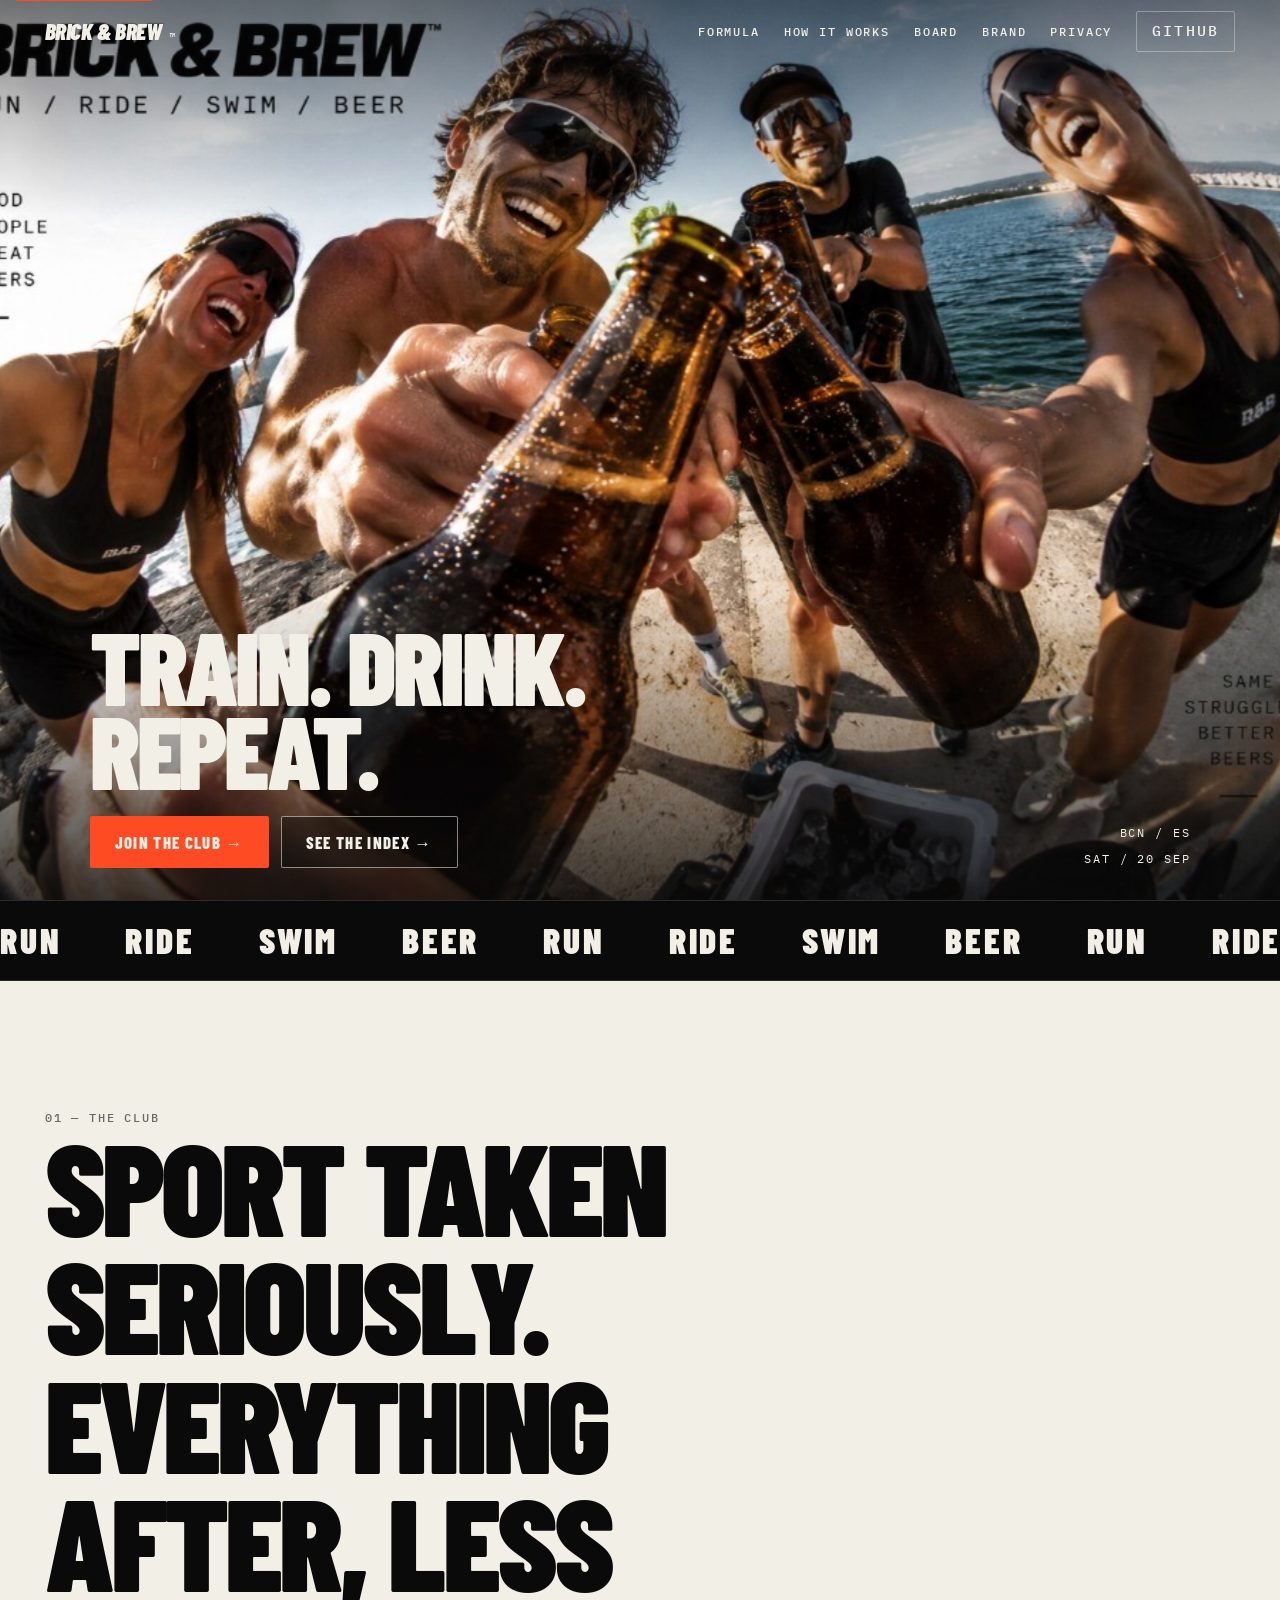
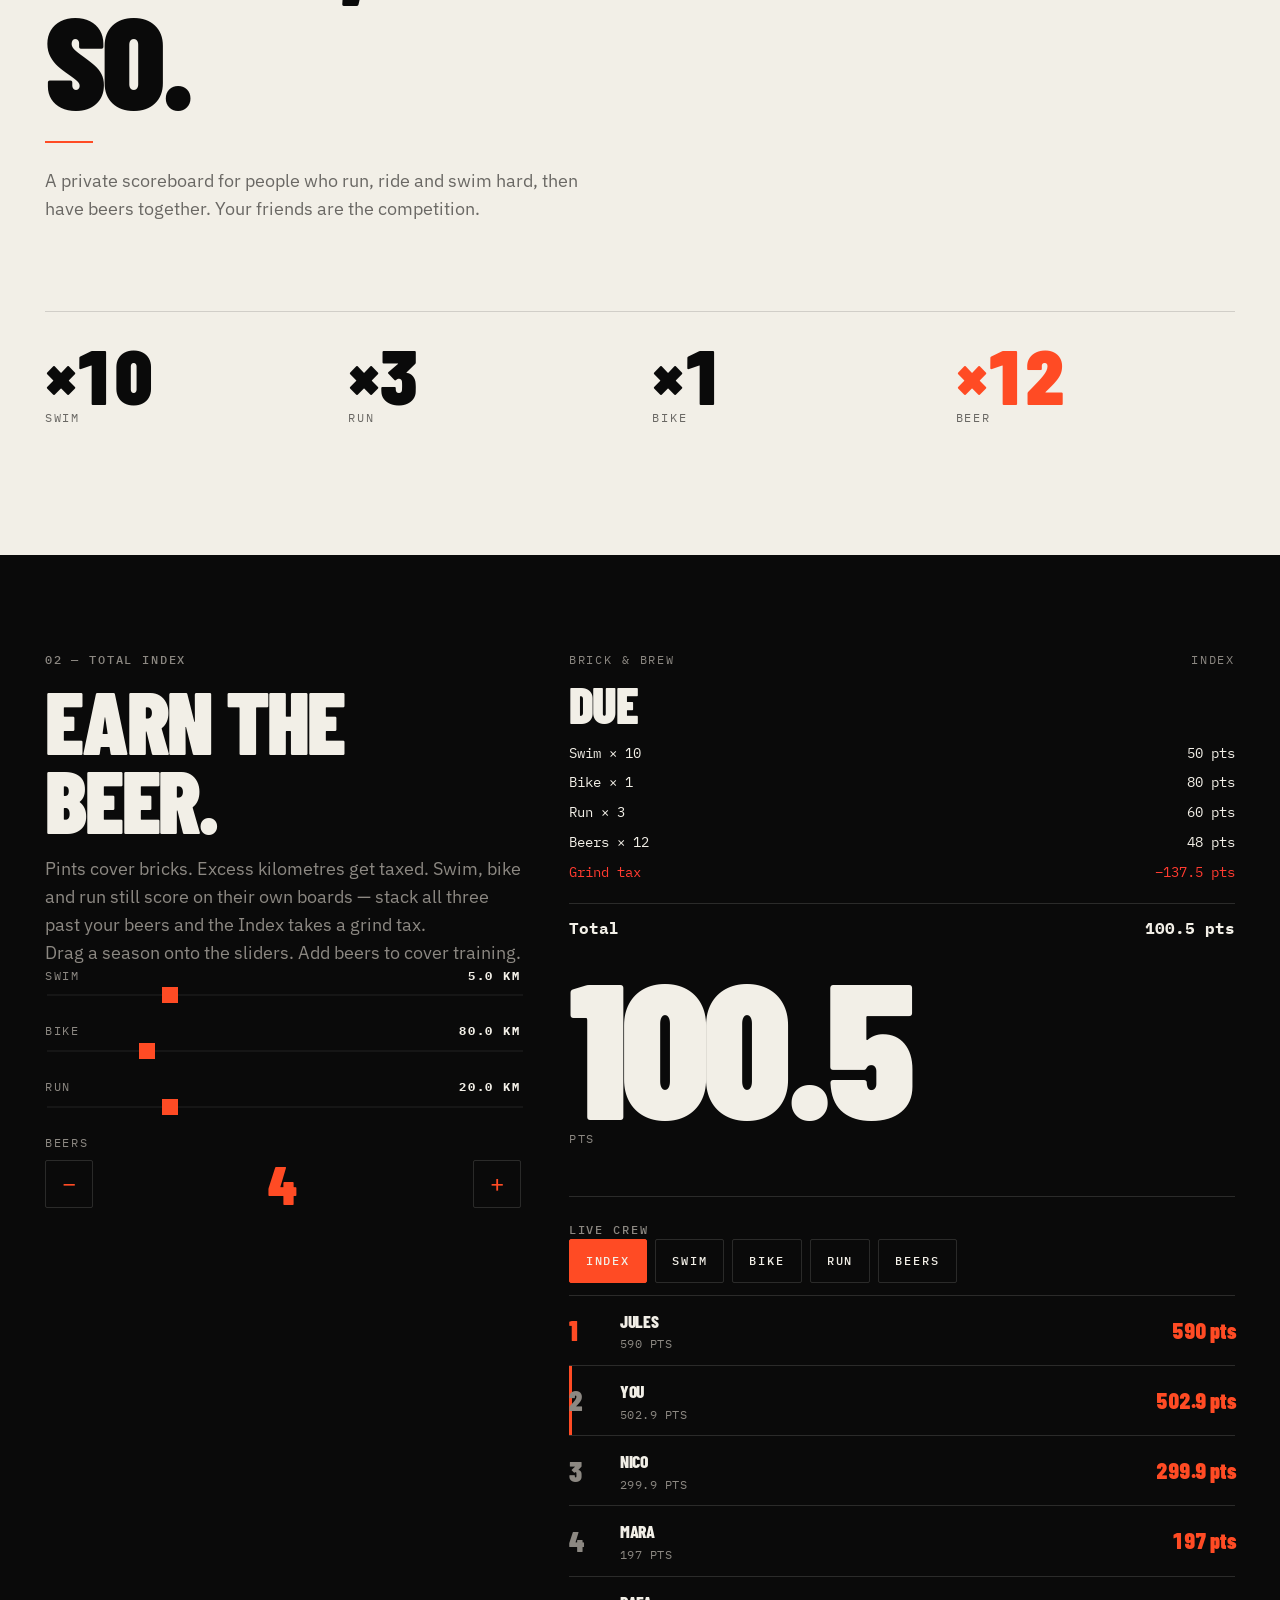
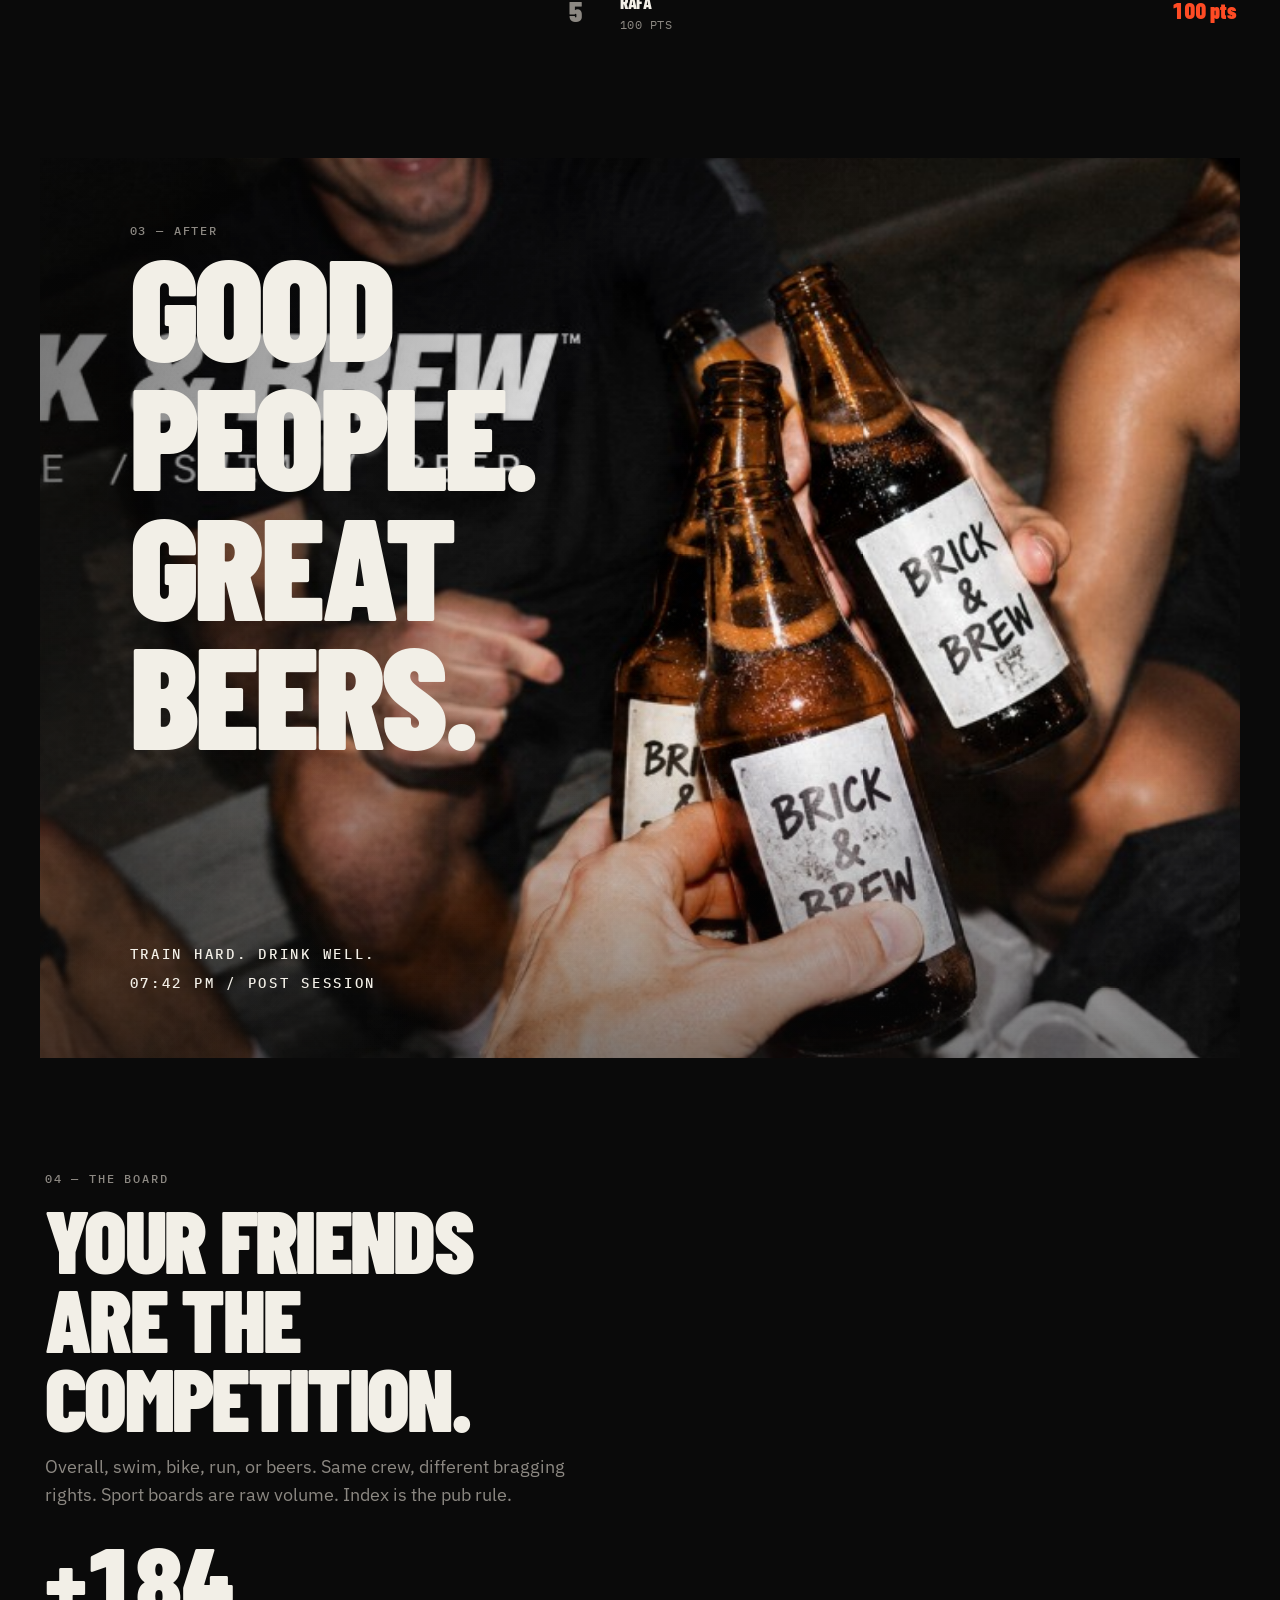
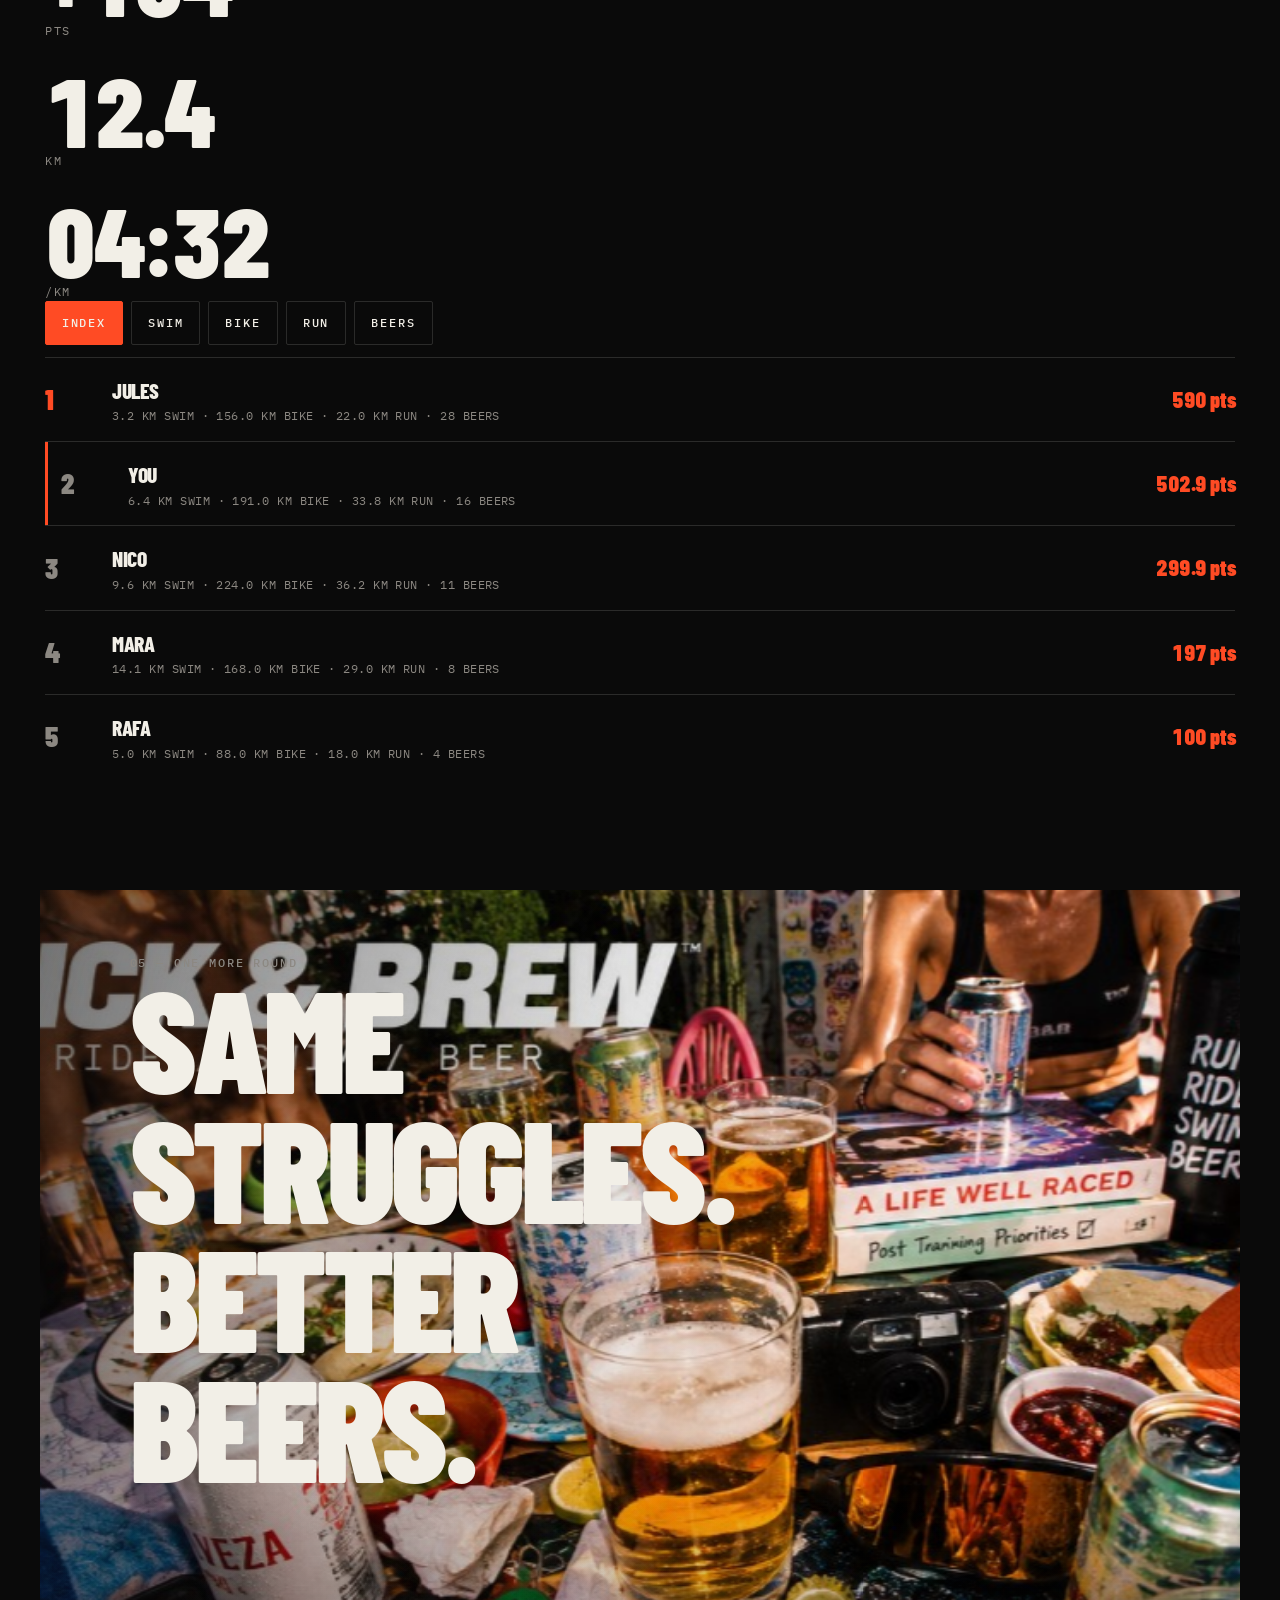
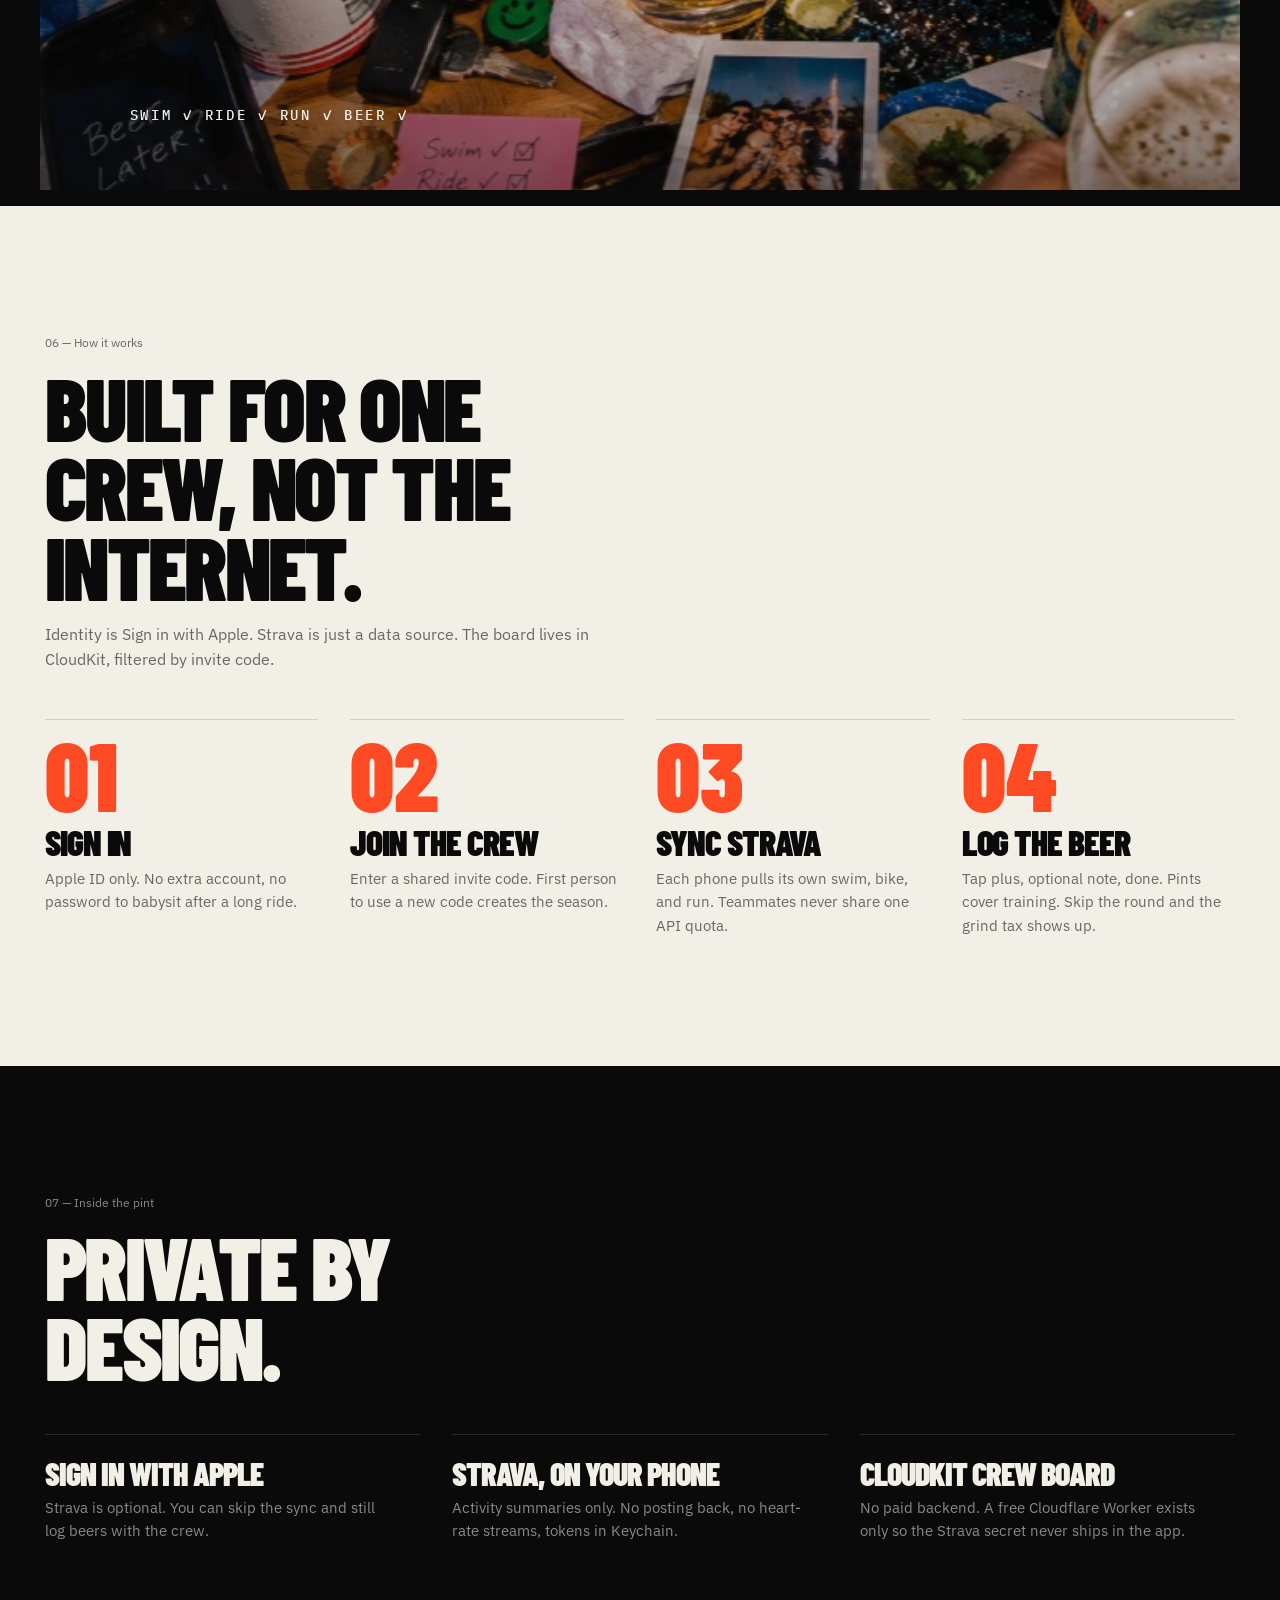
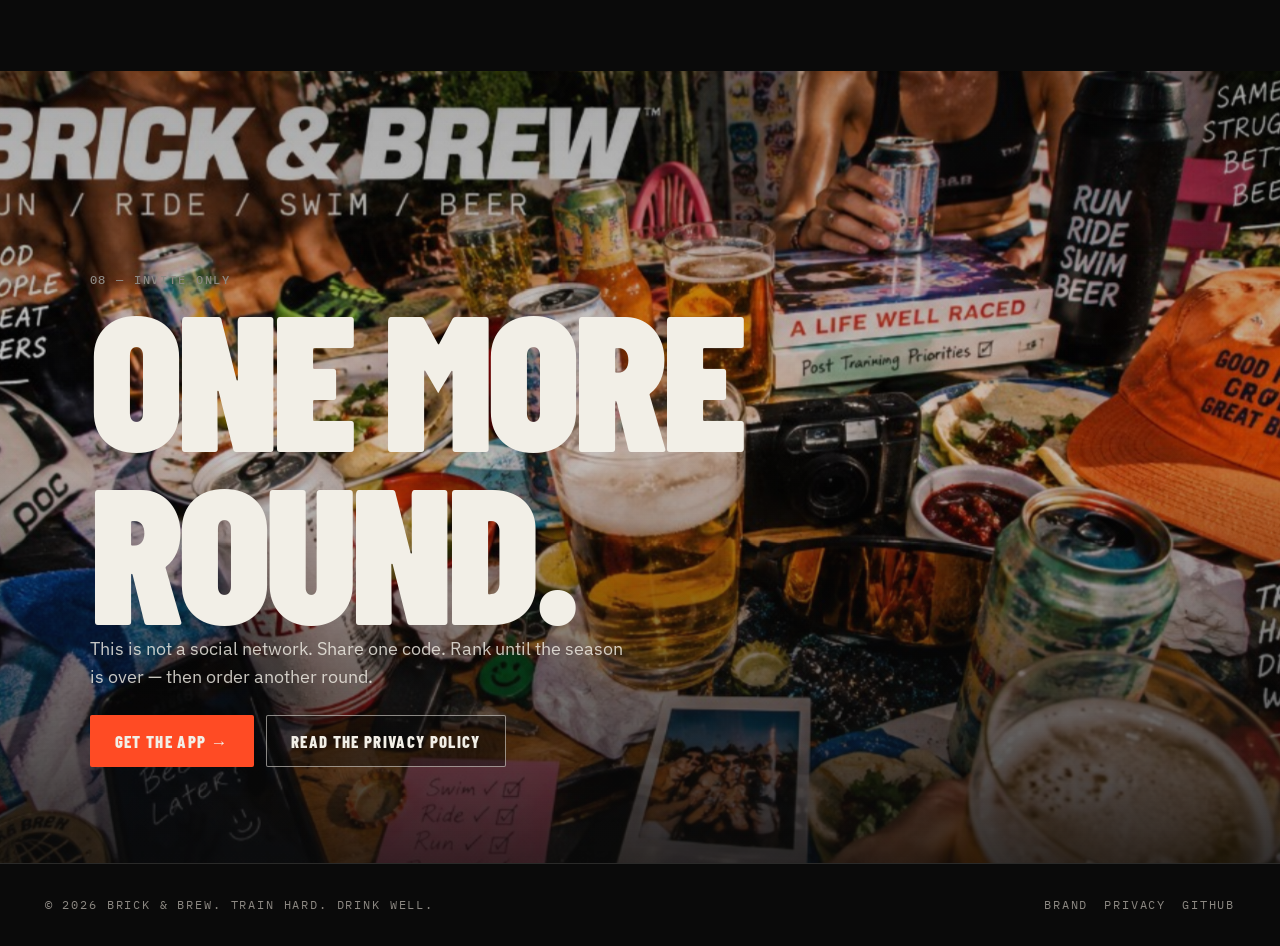
==== docs/index.html @ 46015862 "Rebuild the public site around the crew photography and italic wordmark. Keep the Index calculator a" ====
<!DOCTYPE html>
<html lang="en">
<head>
  <meta charset="utf-8" />
  <meta name="viewport" content="width=device-width, initial-scale=1" />
  <title>Brick &amp; Brew — Train hard. Drink well.</title>
  <meta name="description" content="A social endurance club. Sync swim, bike, and run from Strava, log beers, and rank the crew on one Total Index." />
  <link rel="canonical" href="https://torresmanu.github.io/BrickAndBrew/" />
  <meta name="theme-color" content="#0A0A0A" />
  <meta property="og:type" content="website" />
  <meta property="og:title" content="Brick &amp; Brew" />
  <meta property="og:description" content="Sport taken seriously. Everything after, less so." />
  <meta property="og:url" content="https://torresmanu.github.io/BrickAndBrew/" />
  <meta property="og:image" content="https://torresmanu.github.io/BrickAndBrew/assets/photos/hero-wide.jpg" />
  <meta name="twitter:card" content="summary_large_image" />
  <link rel="icon" href="assets/favicon.svg?v=2" type="image/svg+xml" />
  <link rel="icon" href="assets/favicon-32.png?v=2" type="image/png" sizes="32x32" />
  <link rel="mask-icon" href="assets/logo-mark.svg?v=2" color="#0A0A0A" />
  <link rel="apple-touch-icon" href="assets/apple-touch-icon.png" />
  <link rel="preconnect" href="https://fonts.googleapis.com" />
  <link rel="preconnect" href="https://fonts.gstatic.com" crossorigin />
  <link href="https://fonts.googleapis.com/css2?family=Barlow+Condensed:ital,wght@0,600;0,700;0,800;0,900;1,600;1,700;1,800;1,900&family=IBM+Plex+Mono:wght@400;500;600&family=IBM+Plex+Sans:wght@400;500;600;700&display=swap" rel="stylesheet" />
  <link rel="stylesheet" href="css/site.css" />
  <noscript><style>[data-reveal]{opacity:1;transform:none;clip-path:none}</style></noscript>
</head>
<body>
  <a class="skip-link" href="#content">Skip to content</a>

  <header class="site-header">
    <div class="nav-bar">
      <a class="brand" href="index.html">
        Brick &amp; Brew<span class="brand-tm">™</span>
      </a>
      <input class="nav-toggle" id="nav-toggle" type="checkbox" />
      <label class="nav-burger" for="nav-toggle" aria-label="Open menu"><span></span></label>
      <nav class="nav-links" aria-label="Primary">
        <a href="#formula">Formula</a>
        <a href="#how">How it works</a>
        <a href="#board">Board</a>
        <a href="brand.html">Brand</a>
        <a href="privacy.html">Privacy</a>
        <a class="btn btn-ghost" href="https://github.com/torresmanu/BrickAndBrew" rel="noopener noreferrer">GitHub</a>
      </nav>
    </div>
  </header>

  <main id="content">
    <section class="hero" aria-label="Brick and Brew">
      <div class="hero-media">
        <img
          src="assets/photos/hero-wide.jpg"
          alt="Friends toasting beers on a harbour after training, shot wide so the bottles sit in the foreground."
          width="1920"
          height="1280"
          fetchpriority="high"
          data-parallax
        />
      </div>
      <div class="hero-shade" aria-hidden="true"></div>
      <div class="hero-copy">
        <div class="hero-bottom">
          <div>
            <h1 class="display hero-headline">Train. Drink. Repeat.</h1>
            <div class="hero-actions">
              <a class="btn btn-primary" href="#board">Join the club →</a>
              <a class="btn btn-ghost" href="#formula">See the index →</a>
            </div>
          </div>
          <aside class="hero-aside">
            <p>BCN / ES</p>
            <p>Sat / 20 Sep</p>
          </aside>
        </div>
      </div>
    </section>

    <div class="marquee" aria-hidden="true">
      <div class="marquee-track">
        <span>Run</span><span>Ride</span><span>Swim</span><span>Beer</span>
        <span>Run</span><span>Ride</span><span>Swim</span><span>Beer</span>
        <span>Run</span><span>Ride</span><span>Swim</span><span>Beer</span>
        <span>Run</span><span>Ride</span><span>Swim</span><span>Beer</span>
        <span>Run</span><span>Ride</span><span>Swim</span><span>Beer</span>
        <span>Run</span><span>Ride</span><span>Swim</span><span>Beer</span>
        <span>Run</span><span>Ride</span><span>Swim</span><span>Beer</span>
        <span>Run</span><span>Ride</span><span>Swim</span><span>Beer</span>
      </div>
    </div>

    <section class="section" data-density="quiet" data-surface="paper" id="premise">
      <div class="grid">
        <div class="span-8" data-reveal>
          <p class="kicker">01 — The club</p>
          <h2 class="premise-title">Sport taken seriously. Everything after, less so.</h2>
          <hr class="premise-rule" />
          <p class="lede">A private scoreboard for people who run, ride and swim hard, then have beers together. Your friends are the competition.</p>
        </div>
        <div class="span-12 weight-rail">
          <div class="stat"><span class="stat-value">×10</span><span class="stat-label">Swim</span></div>
          <div class="stat"><span class="stat-value">×3</span><span class="stat-label">Run</span></div>
          <div class="stat"><span class="stat-value">×1</span><span class="stat-label">Bike</span></div>
          <div class="stat" data-sport="beer"><span class="stat-value">×12</span><span class="stat-label">Beer</span></div>
        </div>
      </div>
    </section>

    <section class="section" data-density="active" id="formula">
      <div class="wrap formula-grid">
        <div class="formula-copy" data-reveal>
          <p class="kicker">02 — Total Index</p>
          <h2>Earn the beer.</h2>
          <p class="lede">Pints cover bricks. Excess kilometres get taxed. Swim, bike and run still score on their own boards — stack all three past your beers and the Index takes a grind tax.</p>
          <form aria-describedby="formula-copy">
            <p id="formula-copy" class="lede">Drag a season onto the sliders. Add beers to cover training.</p>
            <div class="calc-row">
              <label for="swim-km">Swim <strong id="swim-km-value">5.0 km</strong></label>
              <input class="calc-range" id="swim-km" type="range" min="0" max="20" step="0.1" value="5" />
            </div>
            <div class="calc-row">
              <label for="ride-km">Bike <strong id="ride-km-value">80.0 km</strong></label>
              <input class="calc-range" id="ride-km" type="range" min="0" max="400" step="1" value="80" />
            </div>
            <div class="calc-row">
              <label for="run-km">Run <strong id="run-km-value">20.0 km</strong></label>
              <input class="calc-range" id="run-km" type="range" min="0" max="80" step="0.1" value="20" />
            </div>
            <div class="calc-row">
              <span>Beers</span>
              <div class="stepper" id="beer-stepper" tabindex="0" role="group" aria-label="Beer count">
                <button type="button" id="beer-minus" aria-label="Fewer beers">−</button>
                <span class="beer-count" id="beer-count-value">4</span>
                <button type="button" id="beer-plus" aria-label="More beers">+</button>
              </div>
            </div>
          </form>
        </div>
        <aside class="receipt" aria-live="polite" data-reveal>
          <div class="receipt-brand"><span>Brick &amp; Brew</span><span>Index</span></div>
          <h3>Due</h3>
          <dl>
            <div><dt>Swim × 10</dt><dd id="receipt-swim">50 pts</dd></div>
            <div><dt>Bike × 1</dt><dd id="receipt-ride">80 pts</dd></div>
            <div><dt>Run × 3</dt><dd id="receipt-run">60 pts</dd></div>
            <div><dt>Beers × 12</dt><dd id="receipt-beer">48 pts</dd></div>
            <div class="tax is-active"><dt>Grind tax</dt><dd id="receipt-tax">−137.5 pts</dd></div>
            <div class="total"><dt>Total</dt><dd id="receipt-total">100.5 pts</dd></div>
          </dl>
          <p class="index-blowup" id="index-hero">100.5</p>
          <span class="index-unit">PTS</span>
          <div class="live-board">
            <p class="kicker">Live crew</p>
            <div class="chips" role="group" aria-label="Preview leaderboard filters">
              <button class="chip is-active" type="button" data-board="overall" aria-pressed="true">Index</button>
              <button class="chip" type="button" data-board="swim" aria-pressed="false">Swim</button>
              <button class="chip" type="button" data-board="ride" aria-pressed="false">Bike</button>
              <button class="chip" type="button" data-board="run" aria-pressed="false">Run</button>
              <button class="chip" type="button" data-board="beers" aria-pressed="false">Beers</button>
            </div>
            <div class="rank-list" id="hero-board">
              <div class="state-block" role="status" aria-live="polite">
                <span class="spinner" aria-hidden="true"></span>
                <h3>Pulling the board</h3>
                <p>Syncing the crew catalog. This should resolve in a couple of seconds.</p>
              </div>
            </div>
          </div>
        </aside>
      </div>
    </section>

    <section class="section" data-density="loud" aria-label="Community">
      <figure class="photo-stage is-night">
        <img
          src="assets/photos/night-cheers.jpg"
          alt="A crew sitting on the pavement at night, clinking Brick and Brew bottles over an open cooler."
          width="1920"
          height="1280"
          loading="lazy"
          data-parallax
          data-reveal="crop"
        />
        <div class="photo-stage-shade" aria-hidden="true"></div>
        <figcaption class="photo-stage-copy">
          <div>
            <p class="kicker">03 — After</p>
            <h2>Good people. Great beers.</h2>
          </div>
          <div class="meta-stack">
            <p class="lockup-meta">Train hard. Drink well.</p>
            <p class="lockup-meta">07:42 PM / Post session</p>
          </div>
        </figcaption>
      </figure>
    </section>

    <section class="section" data-density="active" id="board">
      <div class="wrap board-layout">
        <div data-reveal>
          <p class="kicker">04 — The board</p>
          <h2>Your friends are the competition.</h2>
          <p class="lede">Overall, swim, bike, run, or beers. Same crew, different bragging rights. Sport boards are raw volume. Index is the pub rule.</p>
          <div class="board-meta">
            <div class="stat"><span class="stat-value">+184</span><span class="stat-label">PTS</span></div>
            <div class="stat"><span class="stat-value">12.4</span><span class="stat-label">KM</span></div>
            <div class="stat"><span class="stat-value">04:32</span><span class="stat-label">/KM</span></div>
          </div>
        </div>
        <div data-reveal>
          <div class="chips" role="group" aria-label="Full leaderboard filters">
            <button class="chip is-active" type="button" data-board="overall" aria-pressed="true">Index</button>
            <button class="chip" type="button" data-board="swim" aria-pressed="false">Swim</button>
            <button class="chip" type="button" data-board="ride" aria-pressed="false">Bike</button>
            <button class="chip" type="button" data-board="run" aria-pressed="false">Run</button>
            <button class="chip" type="button" data-board="beers" aria-pressed="false">Beers</button>
          </div>
          <div class="rank-list" id="crew-board">
            <div class="state-block" role="status" aria-live="polite">
              <span class="spinner" aria-hidden="true"></span>
              <h3>Pulling the board</h3>
              <p>Syncing the crew catalog. This should resolve in a couple of seconds.</p>
            </div>
          </div>
        </div>
      </div>
    </section>

    <section class="section" data-density="loud" aria-label="Session table">
      <figure class="photo-stage is-table">
        <img
          src="assets/photos/table-session.jpg"
          alt="A crowded post-training table: beers in the foreground, tacos, a cycling helmet, and friends still in kit."
          width="1920"
          height="1280"
          loading="lazy"
          data-parallax
          data-reveal="crop"
        />
        <div class="photo-stage-shade" aria-hidden="true"></div>
        <figcaption class="photo-stage-copy">
          <div>
            <p class="kicker">05 — One more round</p>
            <h2>Same struggles. Better beers.</h2>
          </div>
          <div class="meta-stack">
            <p class="lockup-meta">Swim ✓ Ride ✓ Run ✓ Beer ✓</p>
          </div>
        </figcaption>
      </figure>
    </section>

    <section class="section" data-density="quiet" data-surface="paper" id="how">
      <div class="wrap">
        <div class="section-head" data-reveal>
          <p class="kicker">06 — How it works</p>
          <h2>Built for one crew, not the internet.</h2>
          <p>Identity is Sign in with Apple. Strava is just a data source. The board lives in CloudKit, filtered by invite code.</p>
        </div>
        <div class="steps">
          <article class="step" data-reveal>
            <span class="step-num">01</span>
            <h3>Sign in</h3>
            <p>Apple ID only. No extra account, no password to babysit after a long ride.</p>
          </article>
          <article class="step" data-reveal>
            <span class="step-num">02</span>
            <h3>Join the crew</h3>
            <p>Enter a shared invite code. First person to use a new code creates the season.</p>
          </article>
          <article class="step" data-reveal>
            <span class="step-num">03</span>
            <h3>Sync Strava</h3>
            <p>Each phone pulls its own swim, bike, and run. Teammates never share one API quota.</p>
          </article>
          <article class="step" data-reveal>
            <span class="step-num">04</span>
            <h3>Log the beer</h3>
            <p>Tap plus, optional note, done. Pints cover training. Skip the round and the grind tax shows up.</p>
          </article>
        </div>
      </div>
    </section>

    <section class="section" data-density="quiet" id="craft">
      <div class="wrap">
        <div class="section-head" data-reveal>
          <p class="kicker">07 — Inside the pint</p>
          <h2>Private by design.</h2>
        </div>
        <div class="features">
          <article class="feature" data-reveal>
            <h3>Sign in with Apple</h3>
            <p>Strava is optional. You can skip the sync and still log beers with the crew.</p>
          </article>
          <article class="feature" data-reveal>
            <h3>Strava, on your phone</h3>
            <p>Activity summaries only. No posting back, no heart-rate streams, tokens in Keychain.</p>
          </article>
          <article class="feature" data-reveal>
            <h3>CloudKit crew board</h3>
            <p>No paid backend. A free Cloudflare Worker exists only so the Strava secret never ships in the app.</p>
          </article>
        </div>
      </div>
    </section>

    <section class="cta-finale" aria-label="Join">
      <img
        src="assets/photos/table-session.jpg"
        alt="A pint in the foreground at a crowded post-training table."
        width="1920"
        height="1280"
        loading="lazy"
        data-parallax
      />
      <div class="cta-finale-shade" aria-hidden="true"></div>
      <div class="cta-finale-copy">
        <p class="kicker">08 — Invite only</p>
        <h2>One more round.</h2>
        <p class="lede">This is not a social network. Share one code. Rank until the season is over — then order another round.</p>
        <div class="cta-actions">
          <a class="btn btn-primary" href="https://github.com/torresmanu/BrickAndBrew" rel="noopener noreferrer">Get the app →</a>
          <a class="btn btn-ghost" href="privacy.html">Read the privacy policy</a>
        </div>
      </div>
    </section>
  </main>

  <footer class="site-footer">
    <div class="wrap footer-grid">
      <p>© <span id="year">2026</span> Brick &amp; Brew. Train hard. Drink well.</p>
      <div class="footer-links">
        <a href="brand.html">Brand</a>
        <a href="privacy.html">Privacy</a>
        <a href="https://github.com/torresmanu/BrickAndBrew" rel="noopener noreferrer">GitHub</a>
      </div>
    </div>
  </footer>
  <script src="js/site.js" defer></script>
</body>
</html>
---- docs/css/site.css ----
@import url("tokens.css");
@import url("components.css");
@import url("pages.css");
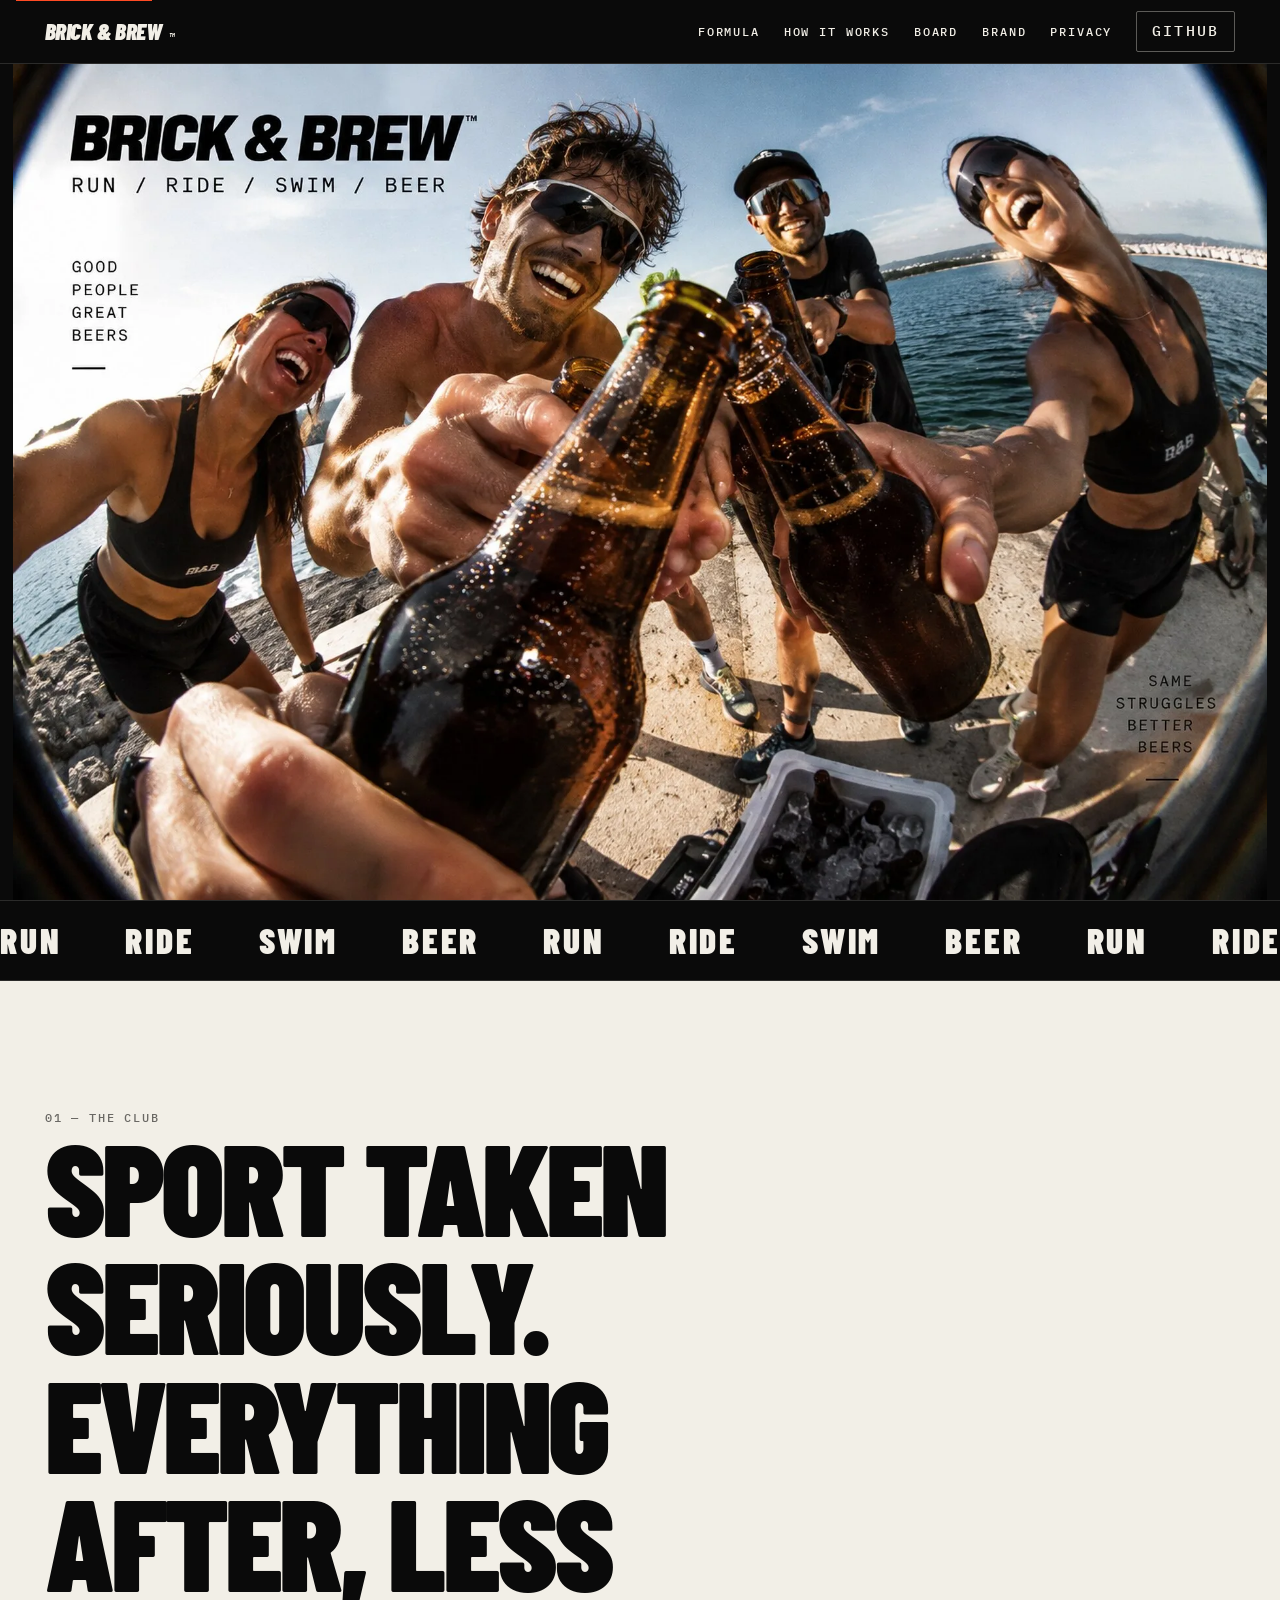
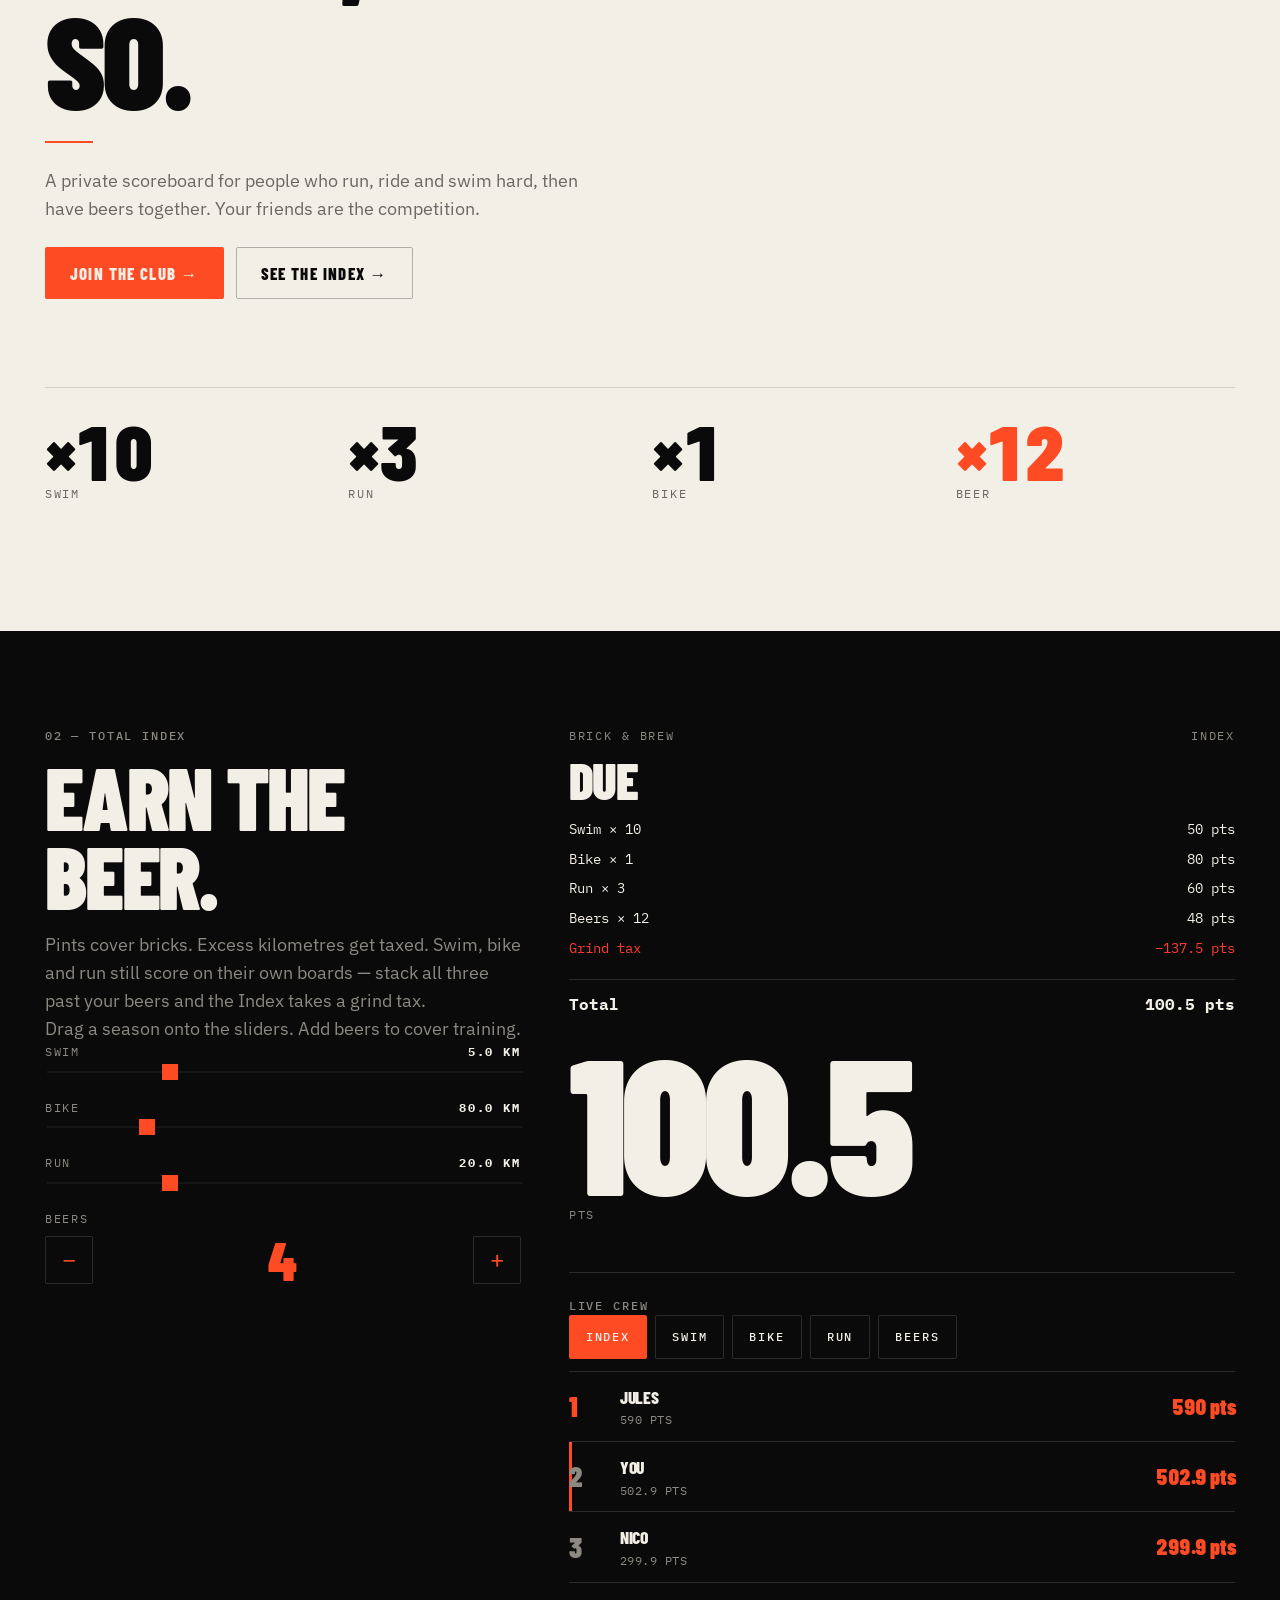
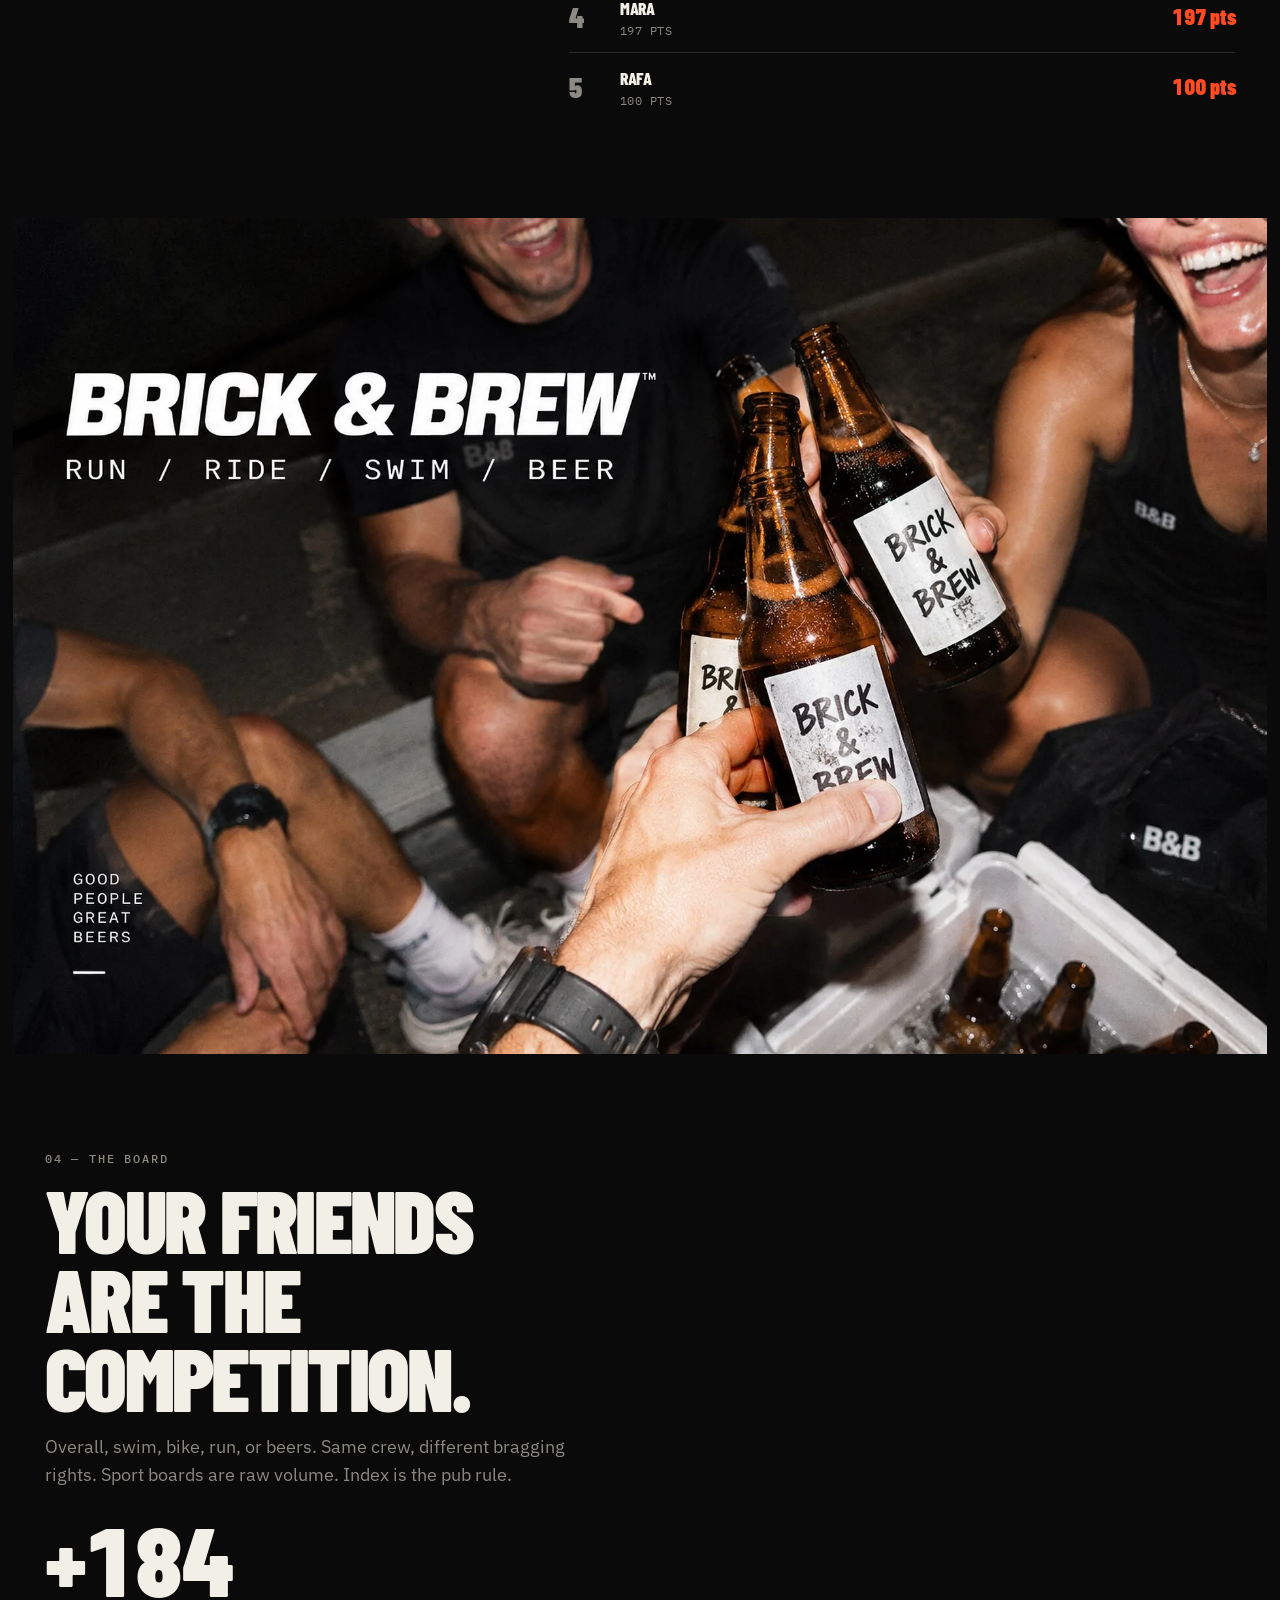
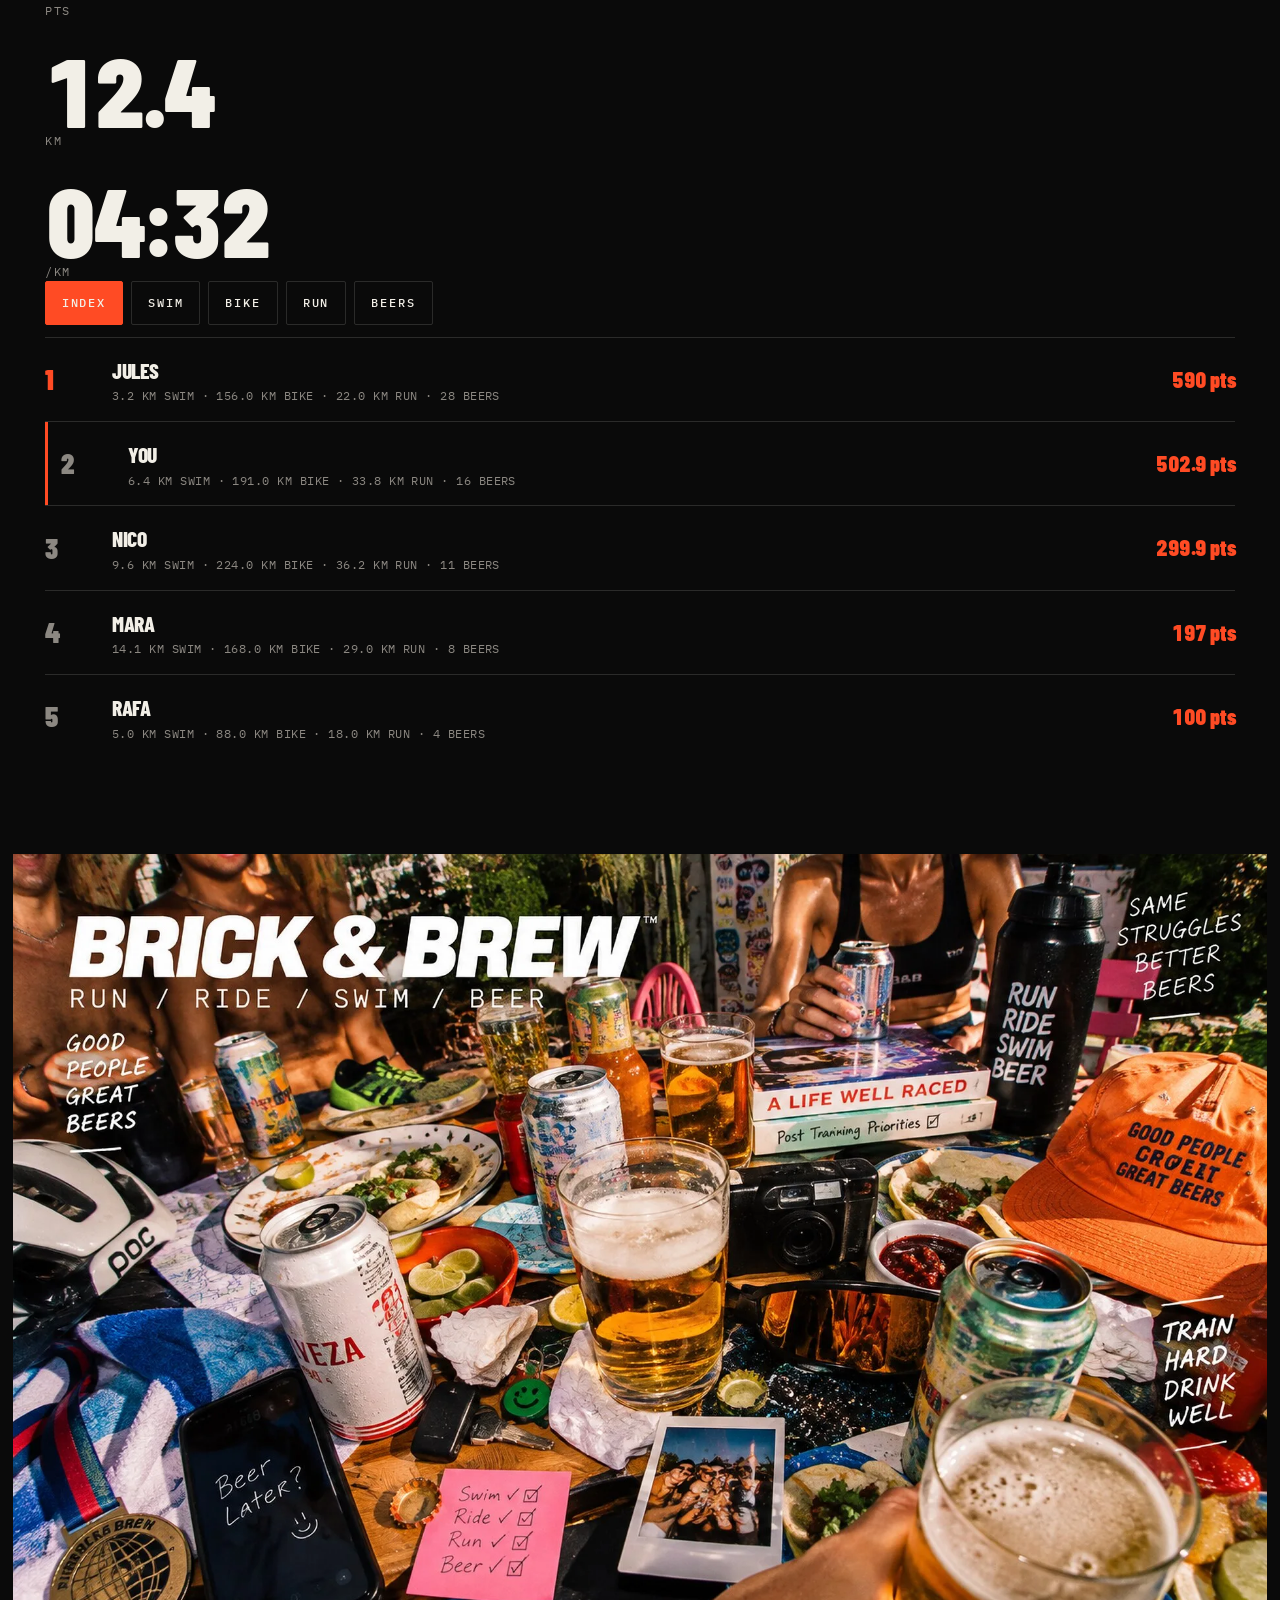
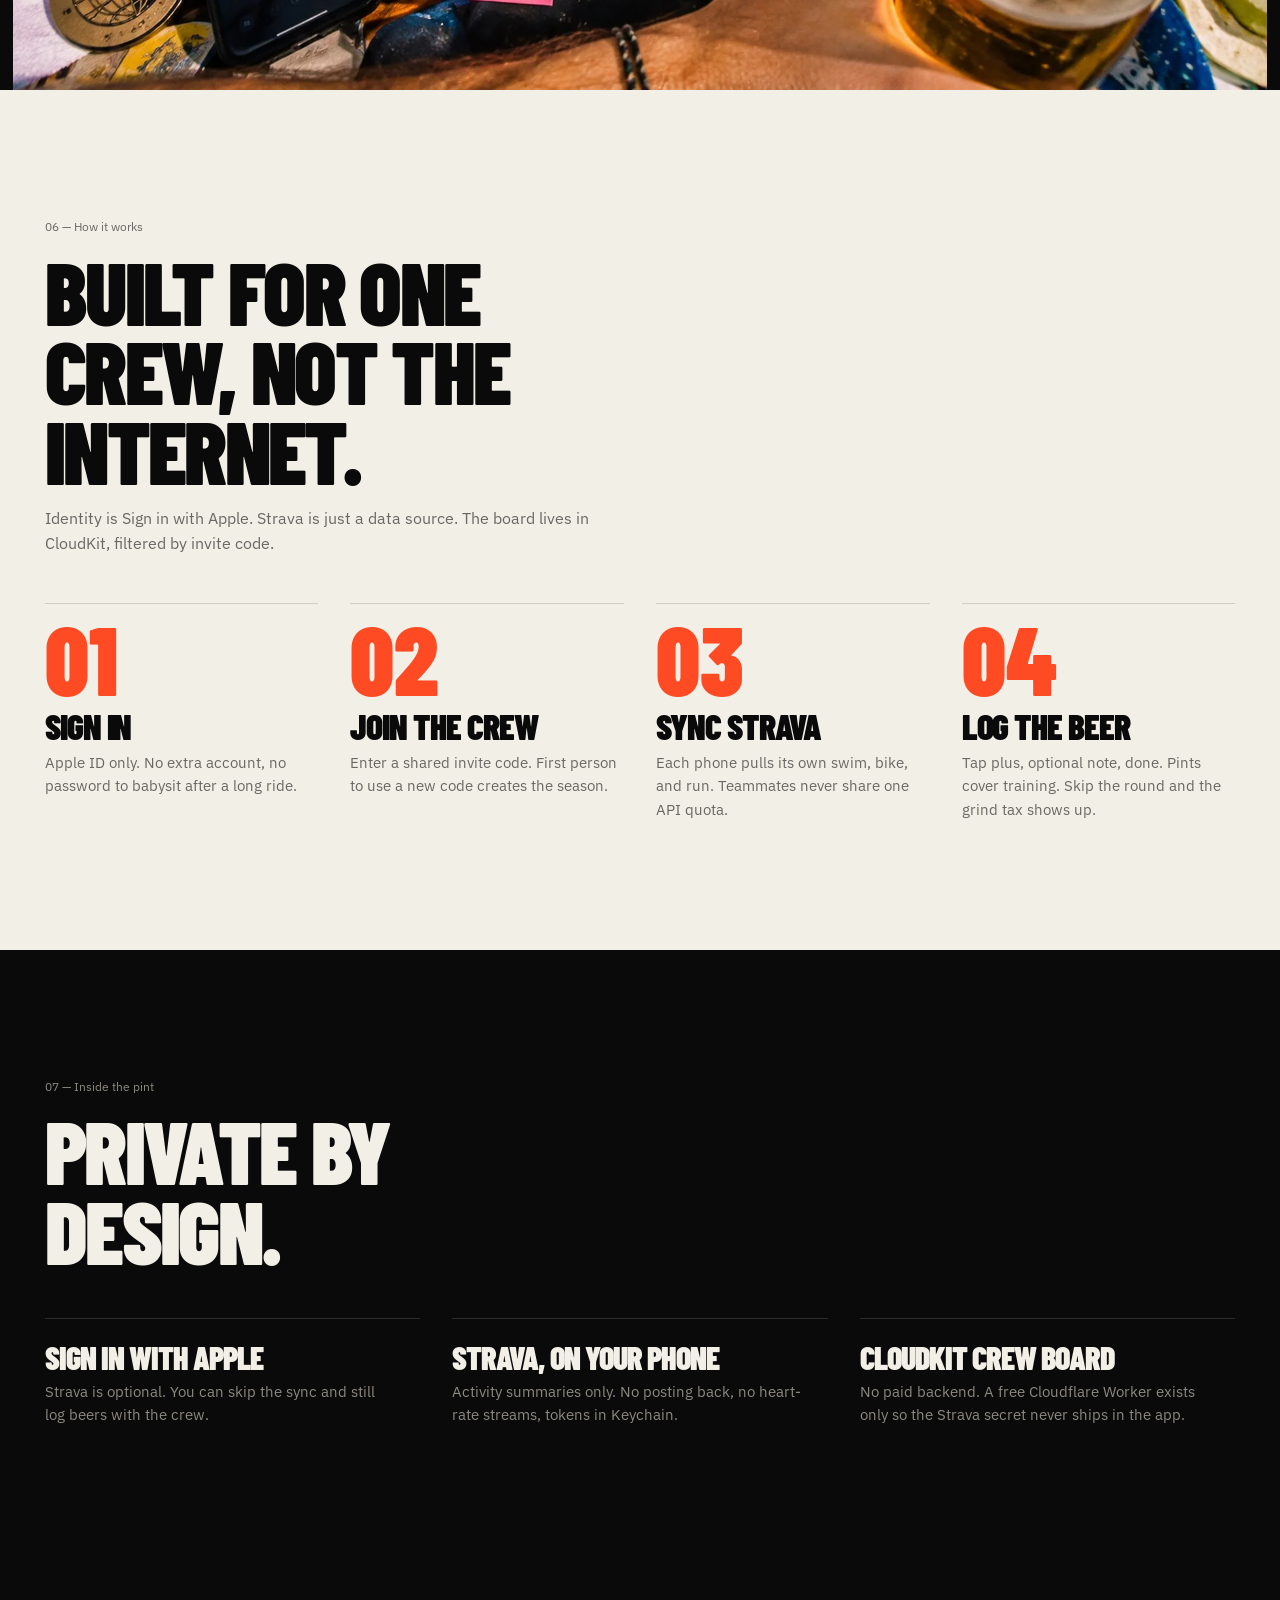
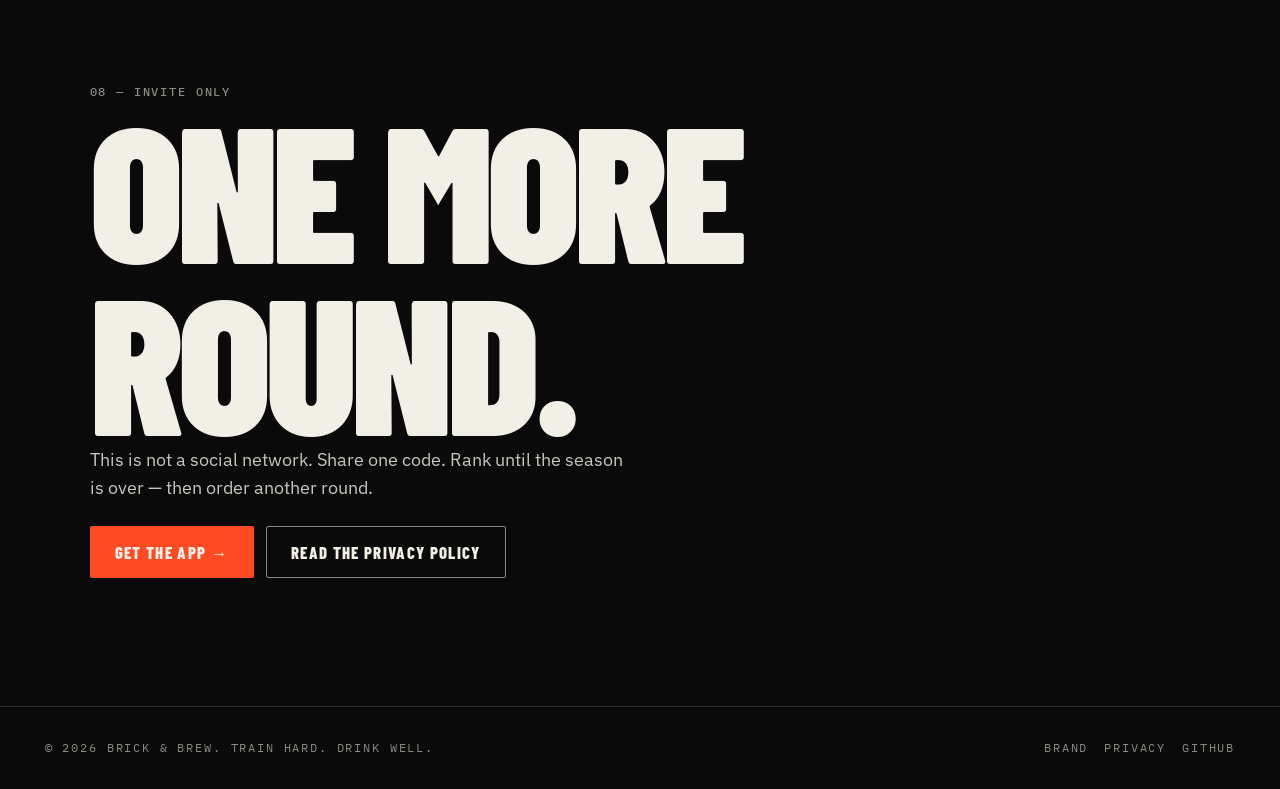
==== commit 89b24416: "Serve the crew stills in HD and keep type off their baked-in lockups. Co-authored-by: Cursor <cursor" ====
--- a/docs/index.html
+++ b/docs/index.html
@@ -11,7 +11,7 @@
   <meta property="og:title" content="Brick &amp; Brew" />
   <meta property="og:description" content="Sport taken seriously. Everything after, less so." />
   <meta property="og:url" content="https://torresmanu.github.io/BrickAndBrew/" />
-  <meta property="og:image" content="https://torresmanu.github.io/BrickAndBrew/assets/photos/hero-wide.jpg" />
+  <meta property="og:image" content="https://torresmanu.github.io/BrickAndBrew/assets/photos/hero-wide.jpg?v=3" />
   <meta name="twitter:card" content="summary_large_image" />
   <link rel="icon" href="assets/favicon.svg?v=2" type="image/svg+xml" />
   <link rel="icon" href="assets/favicon-32.png?v=2" type="image/png" sizes="32x32" />
@@ -47,30 +47,16 @@
   <main id="content">
     <section class="hero" aria-label="Brick and Brew">
       <div class="hero-media">
-        <img
-          src="assets/photos/hero-wide.jpg"
-          alt="Friends toasting beers on a harbour after training, shot wide so the bottles sit in the foreground."
-          width="1920"
-          height="1280"
-          fetchpriority="high"
-          data-parallax
-        />
-      </div>
-      <div class="hero-shade" aria-hidden="true"></div>
-      <div class="hero-copy">
-        <div class="hero-bottom">
-          <div>
-            <h1 class="display hero-headline">Train. Drink. Repeat.</h1>
-            <div class="hero-actions">
-              <a class="btn btn-primary" href="#board">Join the club →</a>
-              <a class="btn btn-ghost" href="#formula">See the index →</a>
-            </div>
-          </div>
-          <aside class="hero-aside">
-            <p>BCN / ES</p>
-            <p>Sat / 20 Sep</p>
-          </aside>
-        </div>
+        <picture>
+          <source type="image/webp" srcset="assets/photos/hero-wide.webp?v=3" />
+          <img
+            src="assets/photos/hero-wide.jpg?v=3"
+            alt="Brick and Brew harbour toast: friends in kit clinking bottles after training. The still already carries the wordmark and slogans."
+            width="1920"
+            height="1280"
+            fetchpriority="high"
+          />
+        </picture>
       </div>
     </section>
 
@@ -91,9 +77,13 @@
       <div class="grid">
         <div class="span-8" data-reveal>
           <p class="kicker">01 — The club</p>
-          <h2 class="premise-title">Sport taken seriously. Everything after, less so.</h2>
+          <h1 class="premise-title">Sport taken seriously. Everything after, less so.</h1>
           <hr class="premise-rule" />
           <p class="lede">A private scoreboard for people who run, ride and swim hard, then have beers together. Your friends are the competition.</p>
+          <div class="cta-actions">
+            <a class="btn btn-primary" href="#board">Join the club →</a>
+            <a class="btn btn-ghost" href="#formula">See the index →</a>
+          </div>
         </div>
         <div class="span-12 weight-rail">
           <div class="stat"><span class="stat-value">×10</span><span class="stat-label">Swim</span></div>
@@ -169,27 +159,17 @@
     </section>
 
     <section class="section" data-density="loud" aria-label="Community">
-      <figure class="photo-stage is-night">
-        <img
-          src="assets/photos/night-cheers.jpg"
-          alt="A crew sitting on the pavement at night, clinking Brick and Brew bottles over an open cooler."
-          width="1920"
-          height="1280"
-          loading="lazy"
-          data-parallax
-          data-reveal="crop"
-        />
-        <div class="photo-stage-shade" aria-hidden="true"></div>
-        <figcaption class="photo-stage-copy">
-          <div>
-            <p class="kicker">03 — After</p>
-            <h2>Good people. Great beers.</h2>
-          </div>
-          <div class="meta-stack">
-            <p class="lockup-meta">Train hard. Drink well.</p>
-            <p class="lockup-meta">07:42 PM / Post session</p>
-          </div>
-        </figcaption>
+      <figure class="photo-stage">
+        <picture>
+          <source type="image/webp" srcset="assets/photos/night-cheers.webp?v=3" />
+          <img
+            src="assets/photos/night-cheers.jpg?v=3"
+            alt="A crew sitting on the pavement at night, clinking Brick and Brew bottles over an open cooler. The still already carries the wordmark."
+            width="1920"
+            height="1280"
+            loading="lazy"
+          />
+        </picture>
       </figure>
     </section>
 
@@ -225,26 +205,17 @@
     </section>
 
     <section class="section" data-density="loud" aria-label="Session table">
-      <figure class="photo-stage is-table">
-        <img
-          src="assets/photos/table-session.jpg"
-          alt="A crowded post-training table: beers in the foreground, tacos, a cycling helmet, and friends still in kit."
-          width="1920"
-          height="1280"
-          loading="lazy"
-          data-parallax
-          data-reveal="crop"
-        />
-        <div class="photo-stage-shade" aria-hidden="true"></div>
-        <figcaption class="photo-stage-copy">
-          <div>
-            <p class="kicker">05 — One more round</p>
-            <h2>Same struggles. Better beers.</h2>
-          </div>
-          <div class="meta-stack">
-            <p class="lockup-meta">Swim ✓ Ride ✓ Run ✓ Beer ✓</p>
-          </div>
-        </figcaption>
+      <figure class="photo-stage">
+        <picture>
+          <source type="image/webp" srcset="assets/photos/table-session.webp?v=3" />
+          <img
+            src="assets/photos/table-session.jpg?v=3"
+            alt="A crowded post-training table: beers in the foreground, tacos, a cycling helmet, and friends still in kit. The still already carries the Brick and Brew lockup and slogans."
+            width="1920"
+            height="1280"
+            loading="lazy"
+          />
+        </picture>
       </figure>
     </section>
 
@@ -304,15 +275,6 @@
     </section>
 
     <section class="cta-finale" aria-label="Join">
-      <img
-        src="assets/photos/table-session.jpg"
-        alt="A pint in the foreground at a crowded post-training table."
-        width="1920"
-        height="1280"
-        loading="lazy"
-        data-parallax
-      />
-      <div class="cta-finale-shade" aria-hidden="true"></div>
       <div class="cta-finale-copy">
         <p class="kicker">08 — Invite only</p>
         <h2>One more round.</h2>
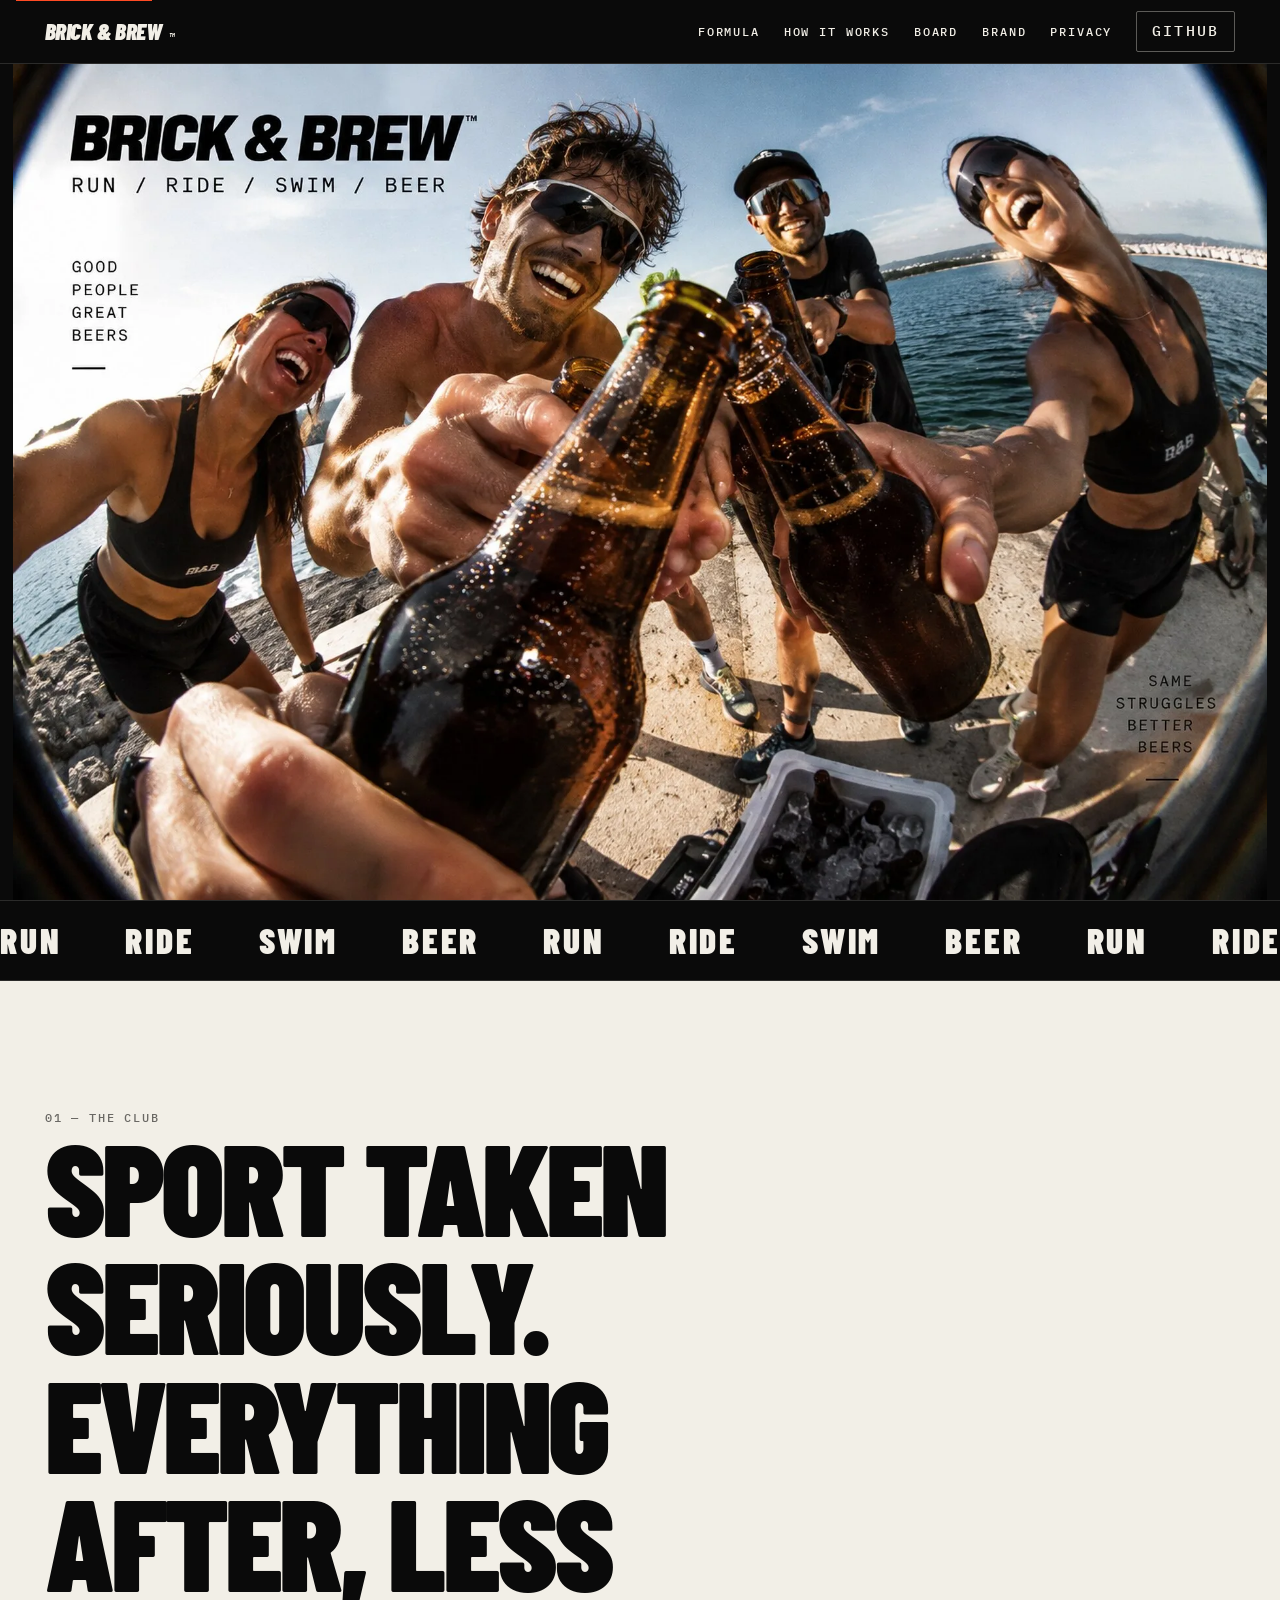
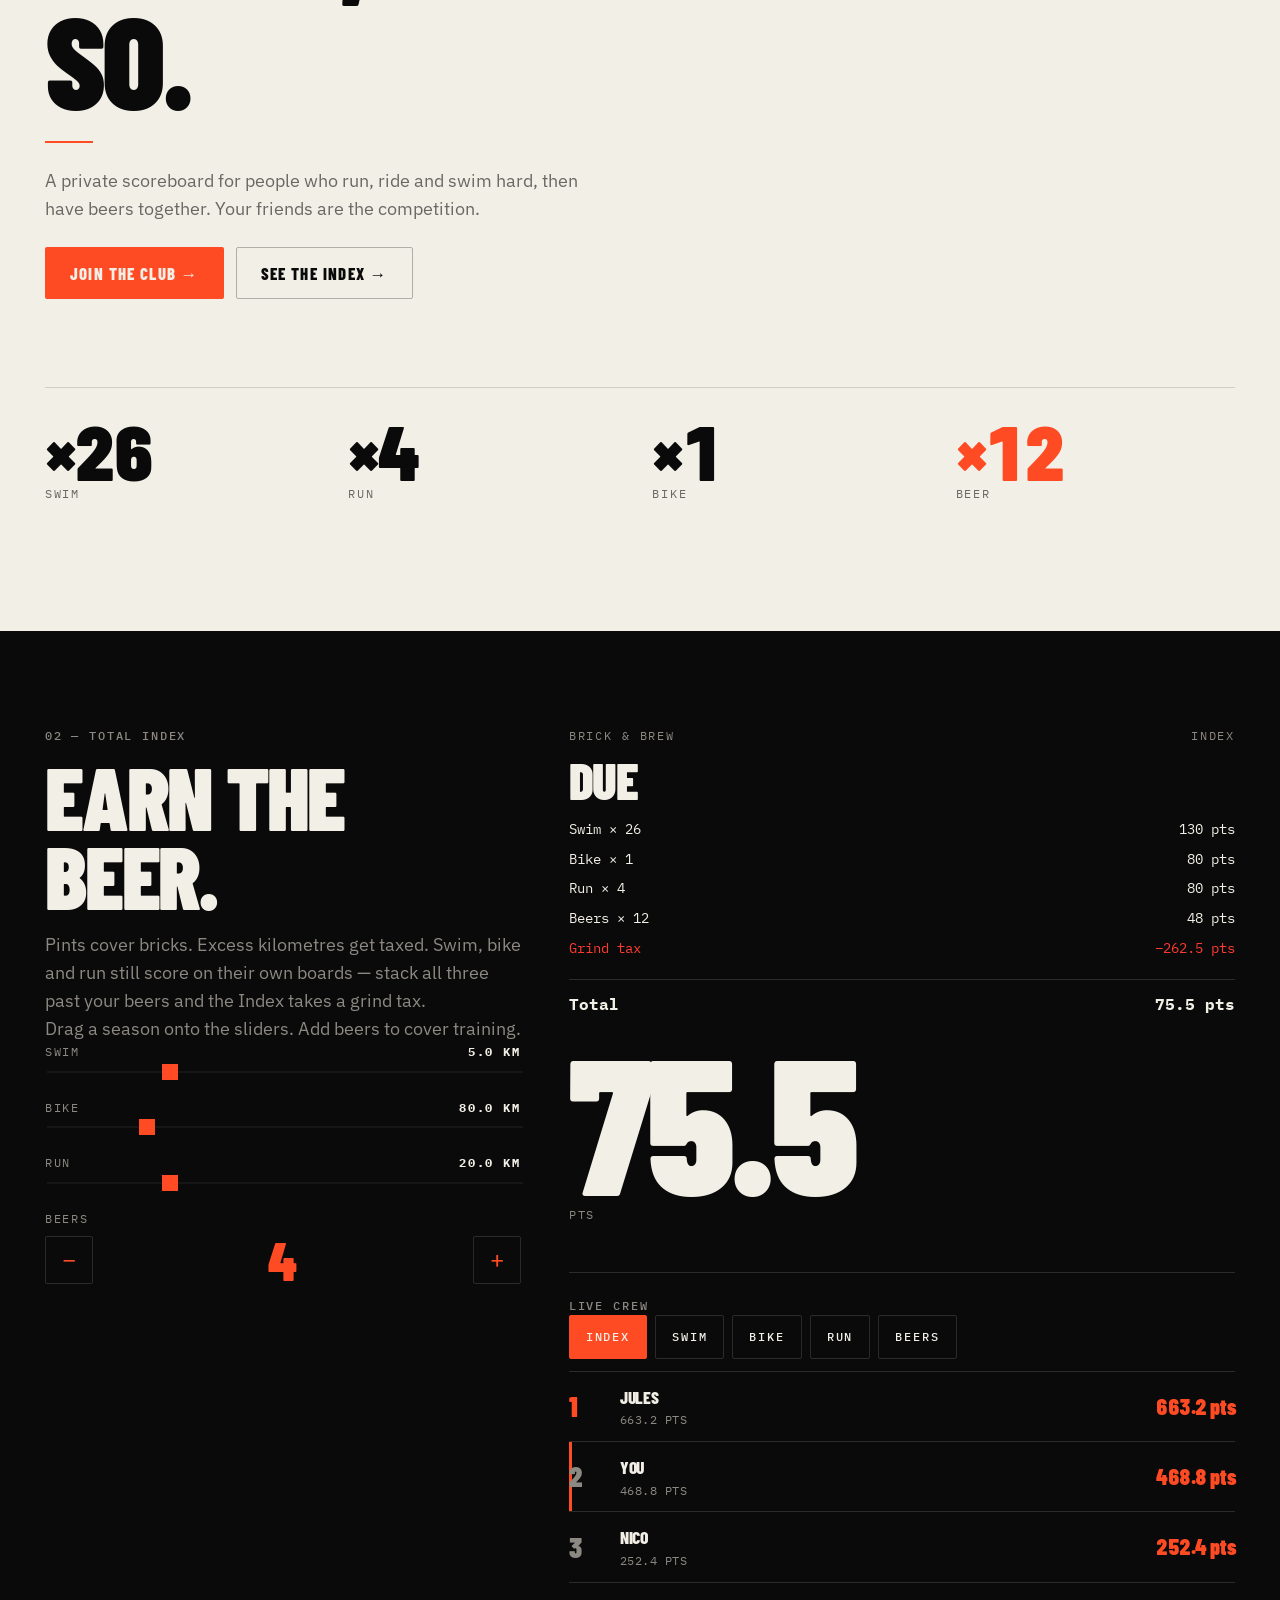
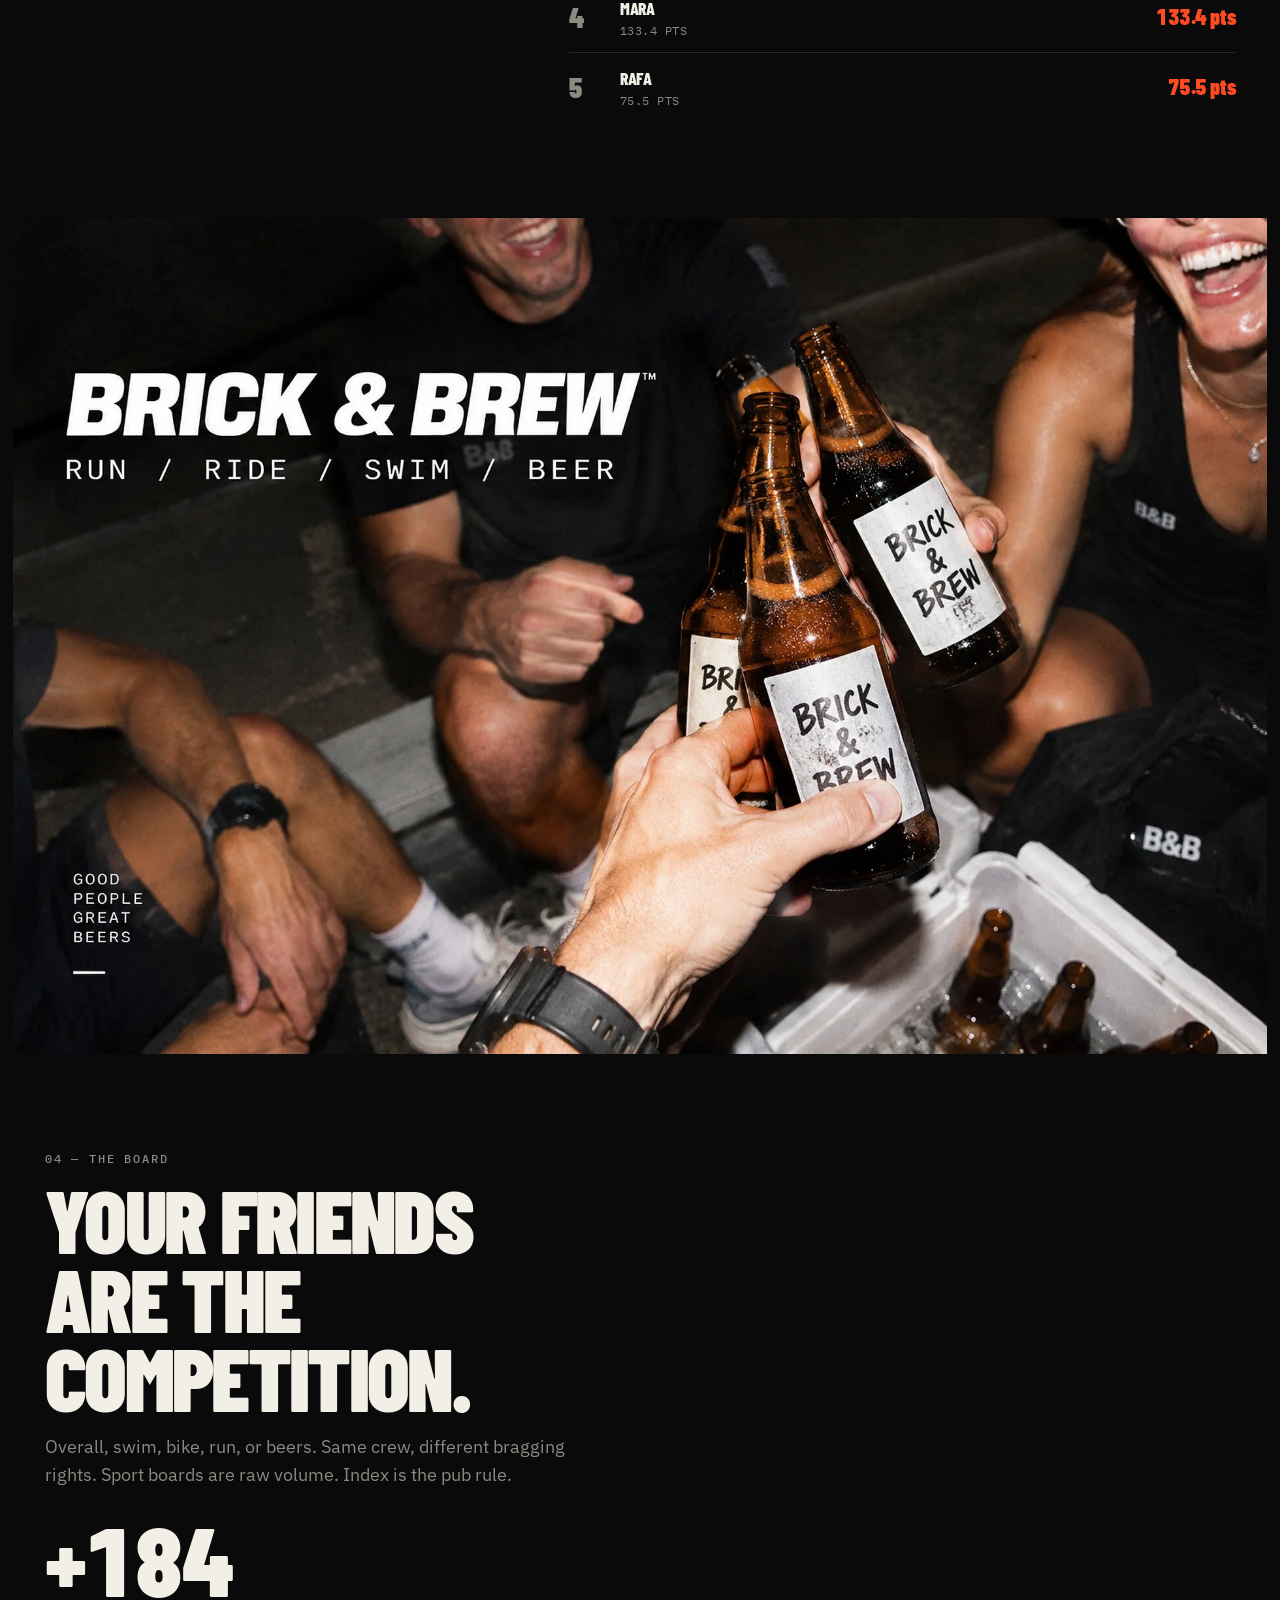
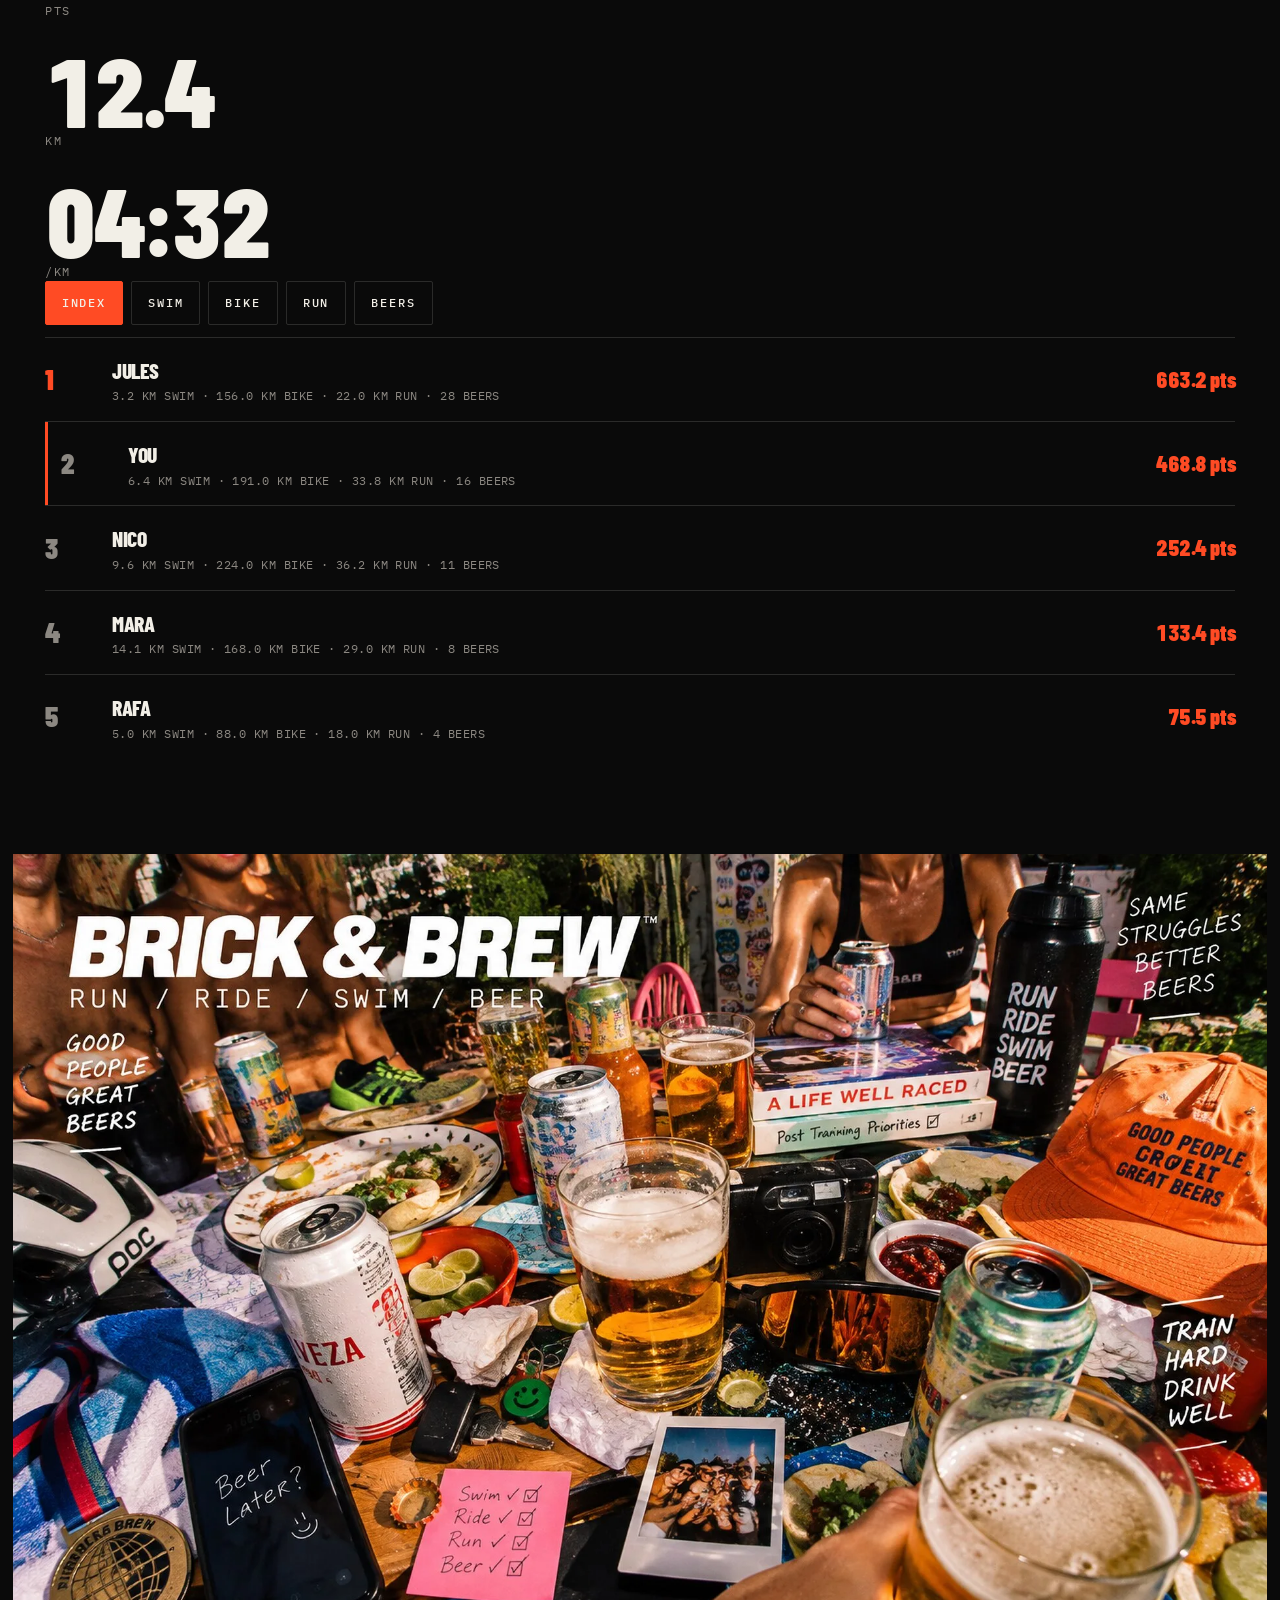
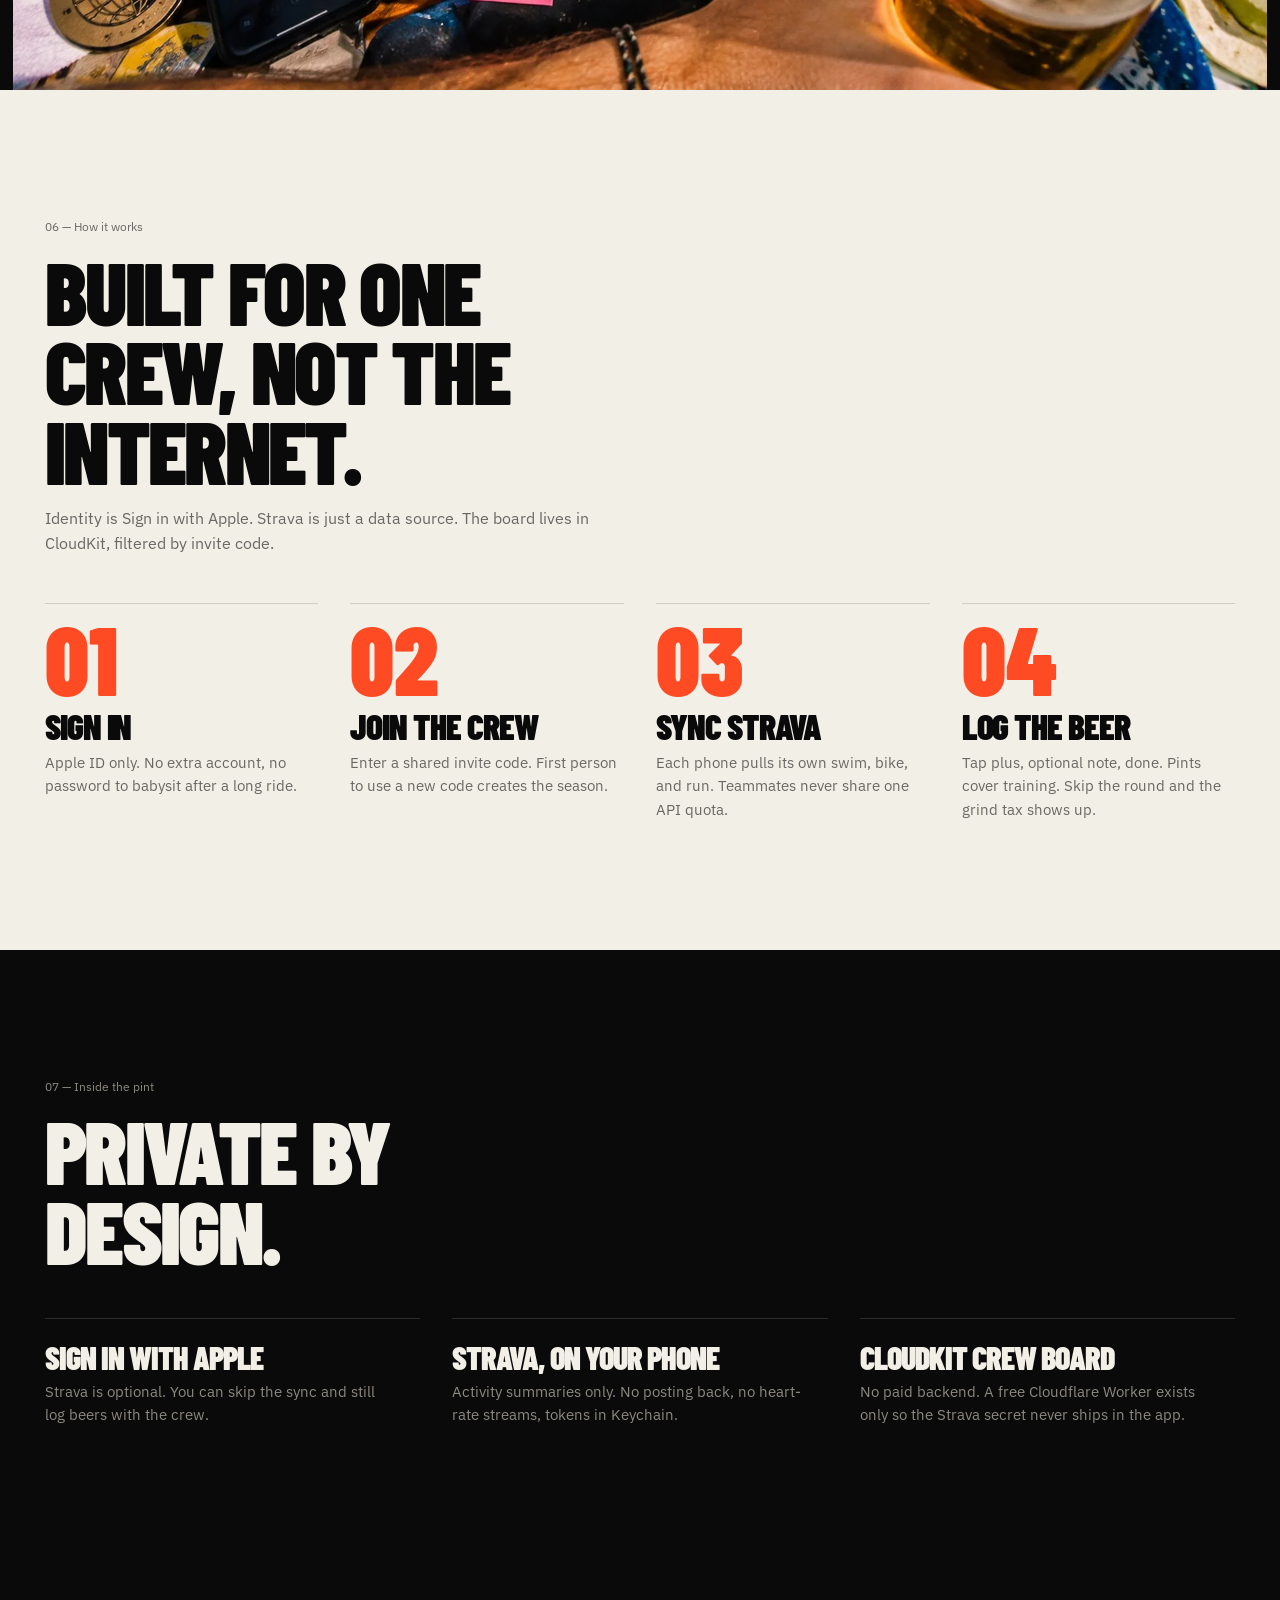
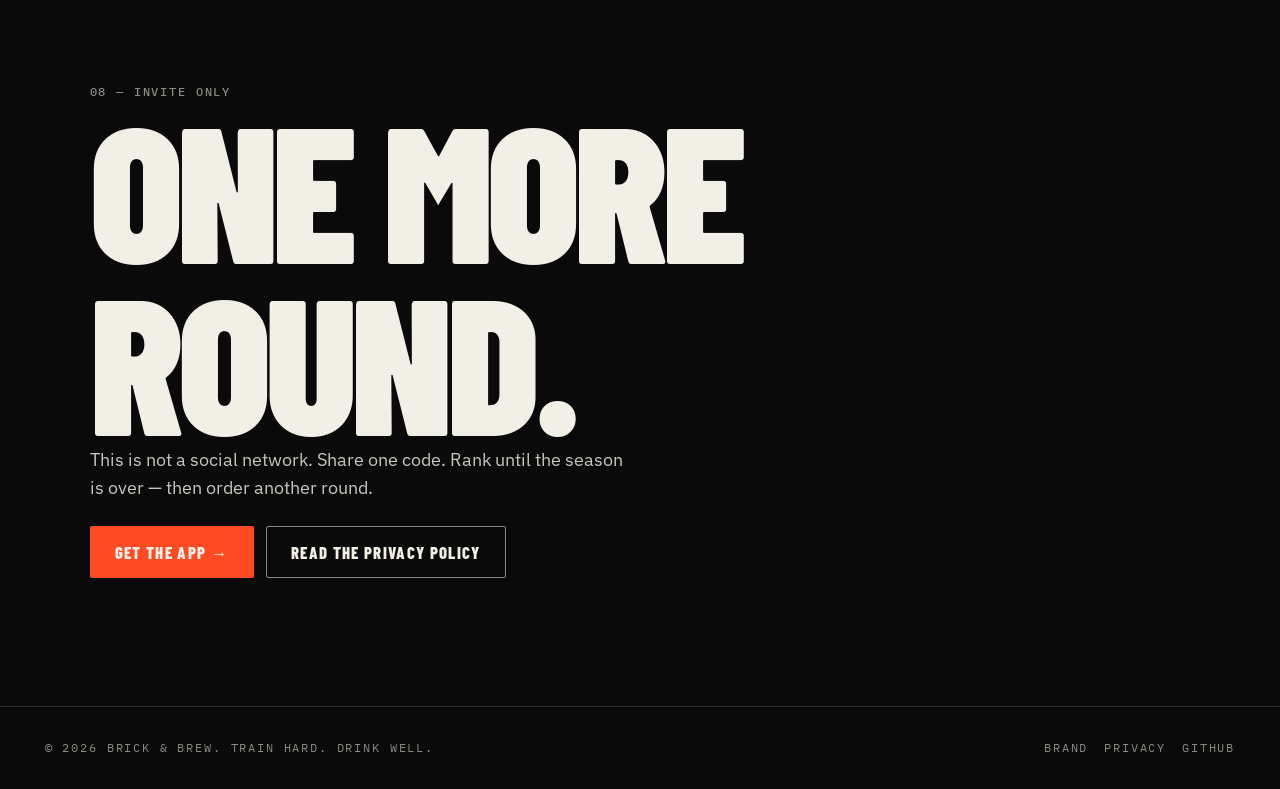
==== commit 82d1f35e: "Raise Index weights so swim is ×26 and run is ×4 per kilometer. Co-authored-by: Cursor <cursoragent@" ====
--- a/docs/index.html
+++ b/docs/index.html
@@ -86,8 +86,8 @@
           </div>
         </div>
         <div class="span-12 weight-rail">
-          <div class="stat"><span class="stat-value">×10</span><span class="stat-label">Swim</span></div>
-          <div class="stat"><span class="stat-value">×3</span><span class="stat-label">Run</span></div>
+          <div class="stat"><span class="stat-value">×26</span><span class="stat-label">Swim</span></div>
+          <div class="stat"><span class="stat-value">×4</span><span class="stat-label">Run</span></div>
           <div class="stat"><span class="stat-value">×1</span><span class="stat-label">Bike</span></div>
           <div class="stat" data-sport="beer"><span class="stat-value">×12</span><span class="stat-label">Beer</span></div>
         </div>
@@ -128,14 +128,14 @@
           <div class="receipt-brand"><span>Brick &amp; Brew</span><span>Index</span></div>
           <h3>Due</h3>
           <dl>
-            <div><dt>Swim × 10</dt><dd id="receipt-swim">50 pts</dd></div>
+            <div><dt>Swim × 26</dt><dd id="receipt-swim">130 pts</dd></div>
             <div><dt>Bike × 1</dt><dd id="receipt-ride">80 pts</dd></div>
-            <div><dt>Run × 3</dt><dd id="receipt-run">60 pts</dd></div>
+            <div><dt>Run × 4</dt><dd id="receipt-run">80 pts</dd></div>
             <div><dt>Beers × 12</dt><dd id="receipt-beer">48 pts</dd></div>
-            <div class="tax is-active"><dt>Grind tax</dt><dd id="receipt-tax">−137.5 pts</dd></div>
-            <div class="total"><dt>Total</dt><dd id="receipt-total">100.5 pts</dd></div>
+            <div class="tax is-active"><dt>Grind tax</dt><dd id="receipt-tax">−262.5 pts</dd></div>
+            <div class="total"><dt>Total</dt><dd id="receipt-total">75.5 pts</dd></div>
           </dl>
-          <p class="index-blowup" id="index-hero">100.5</p>
+          <p class="index-blowup" id="index-hero">75.5</p>
           <span class="index-unit">PTS</span>
           <div class="live-board">
             <p class="kicker">Live crew</p>
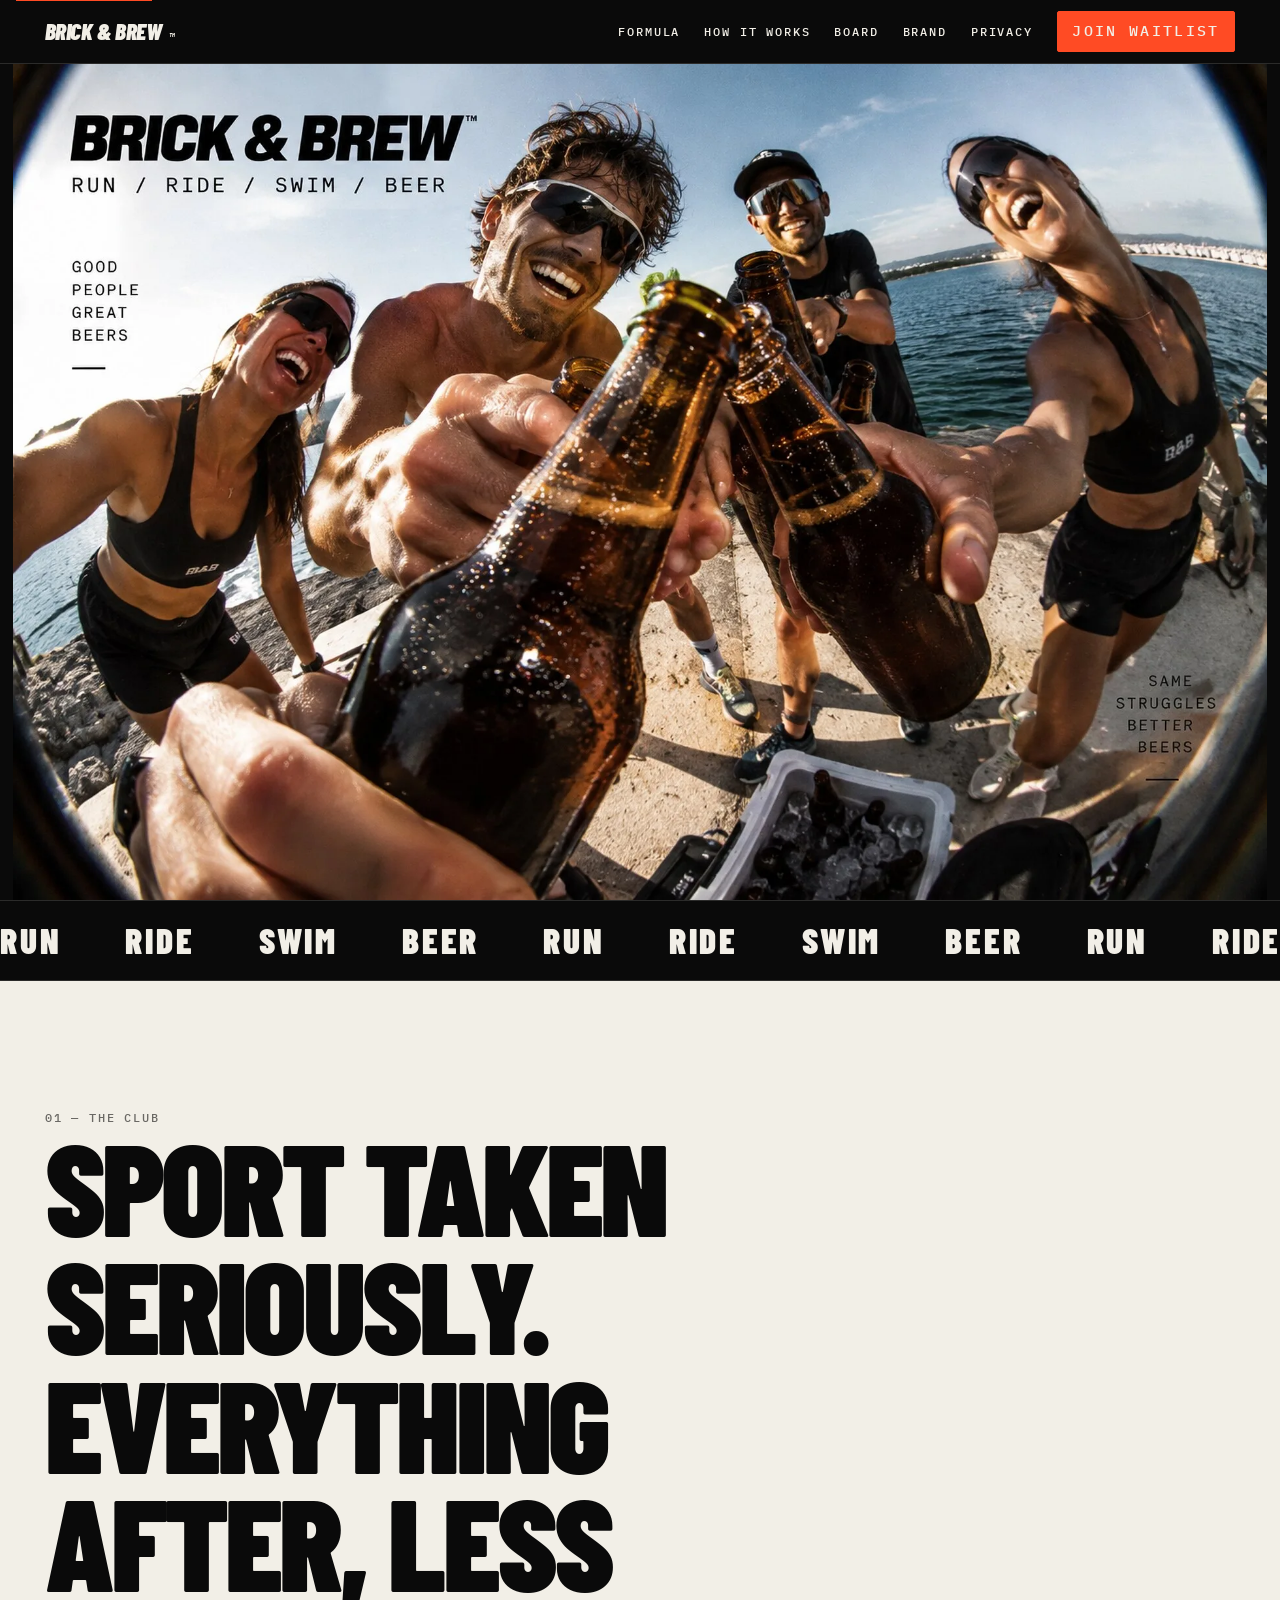
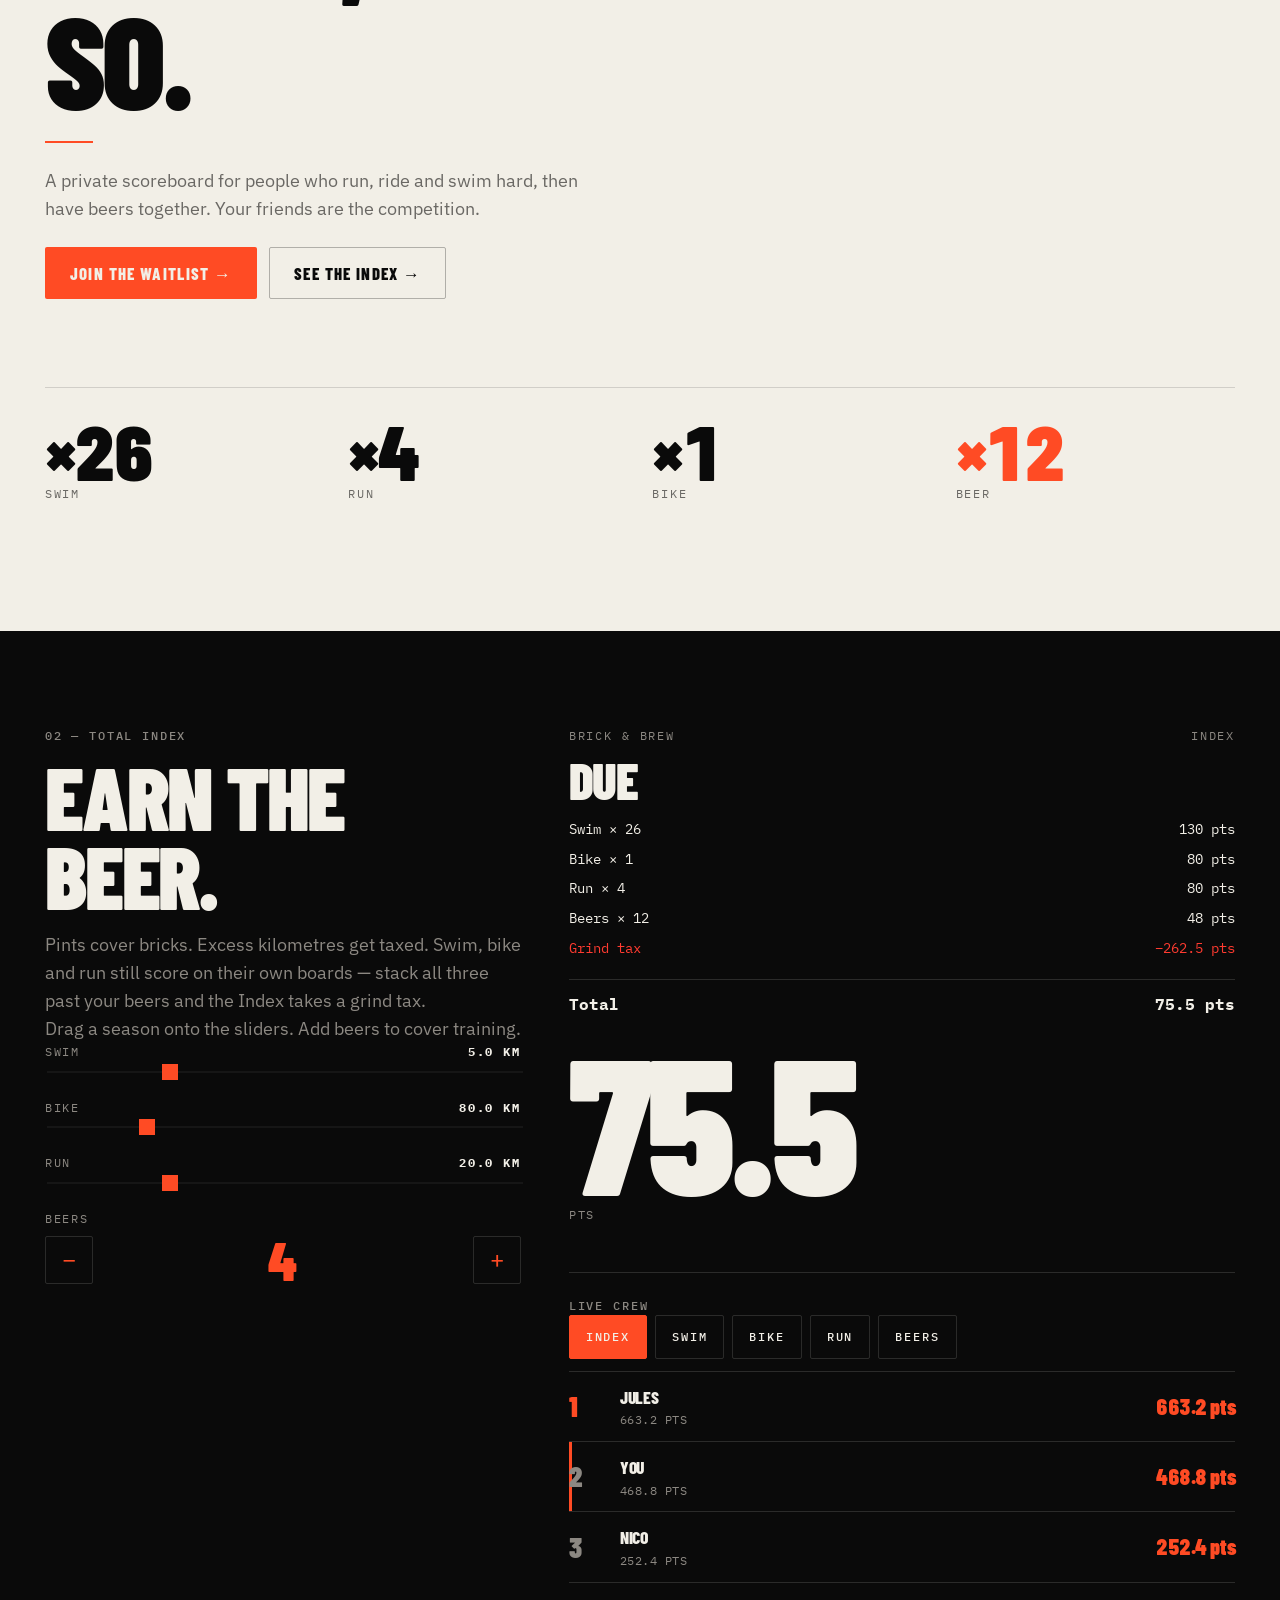
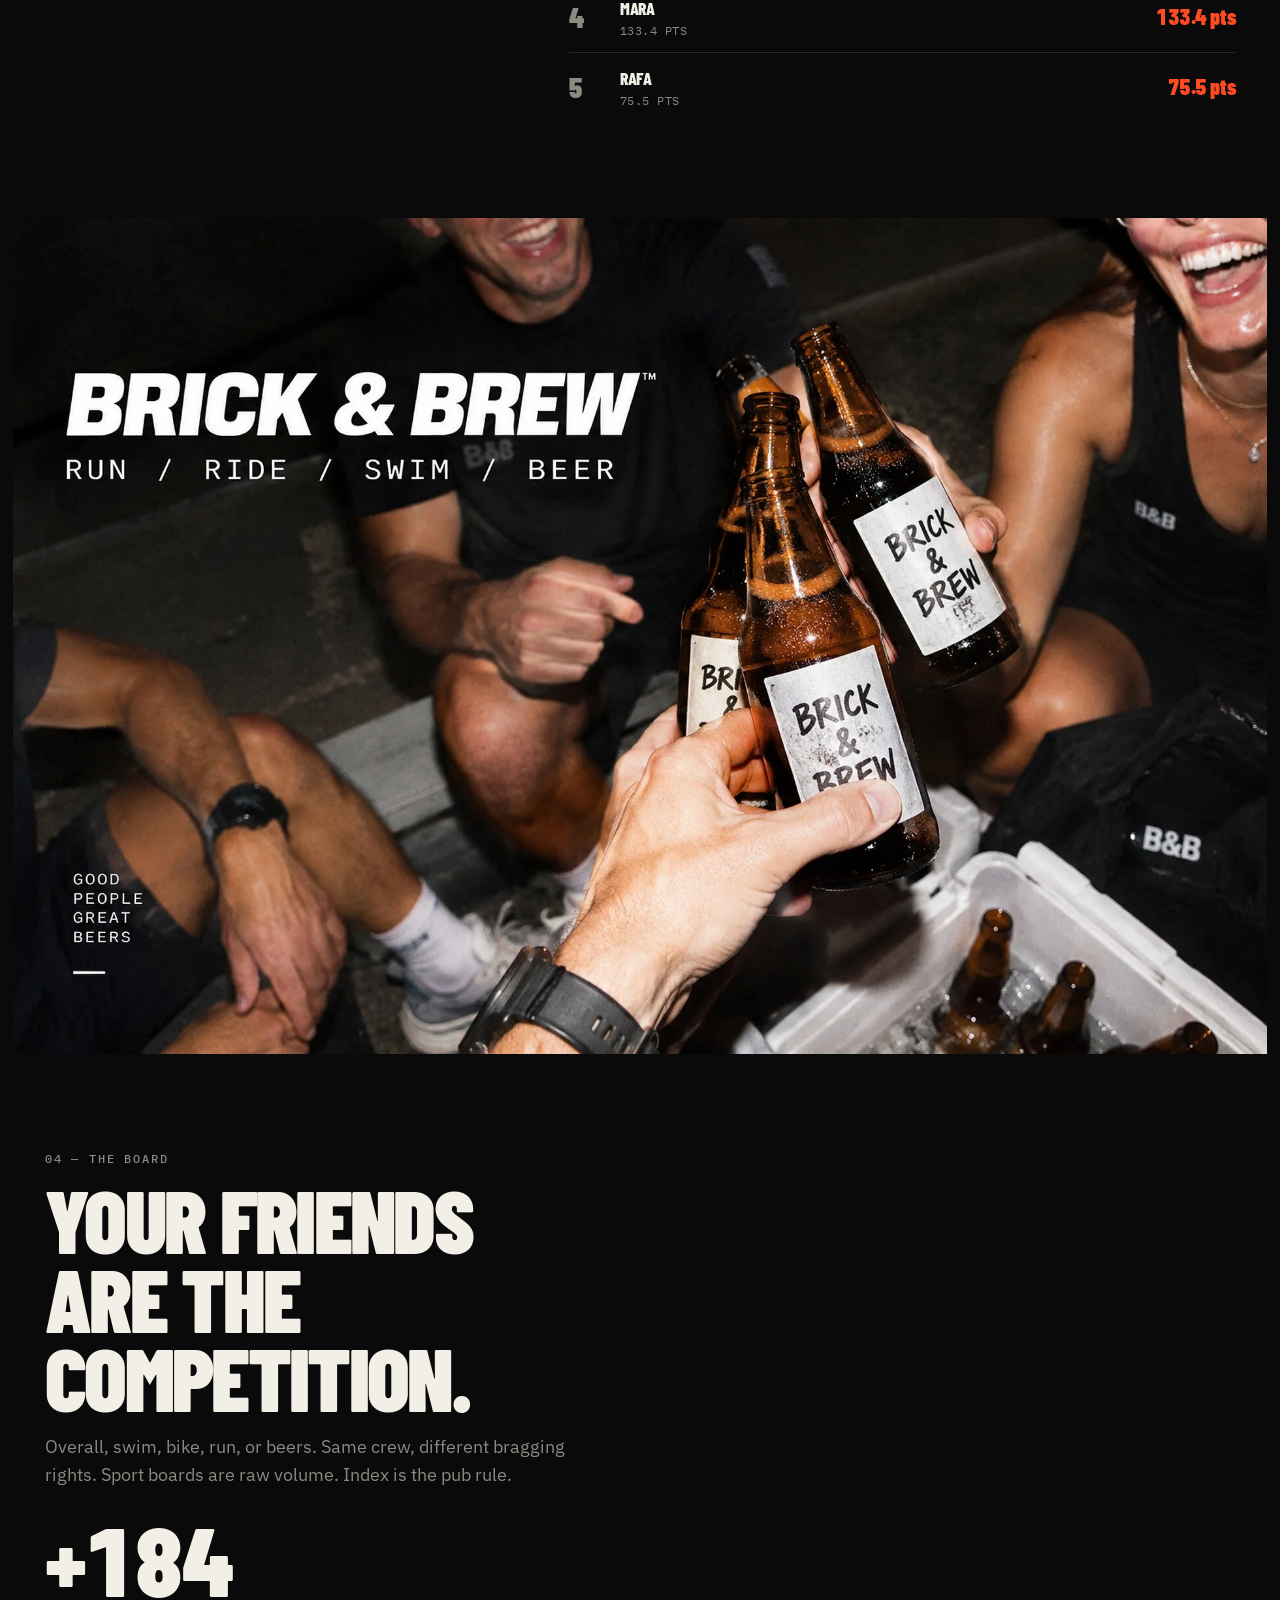
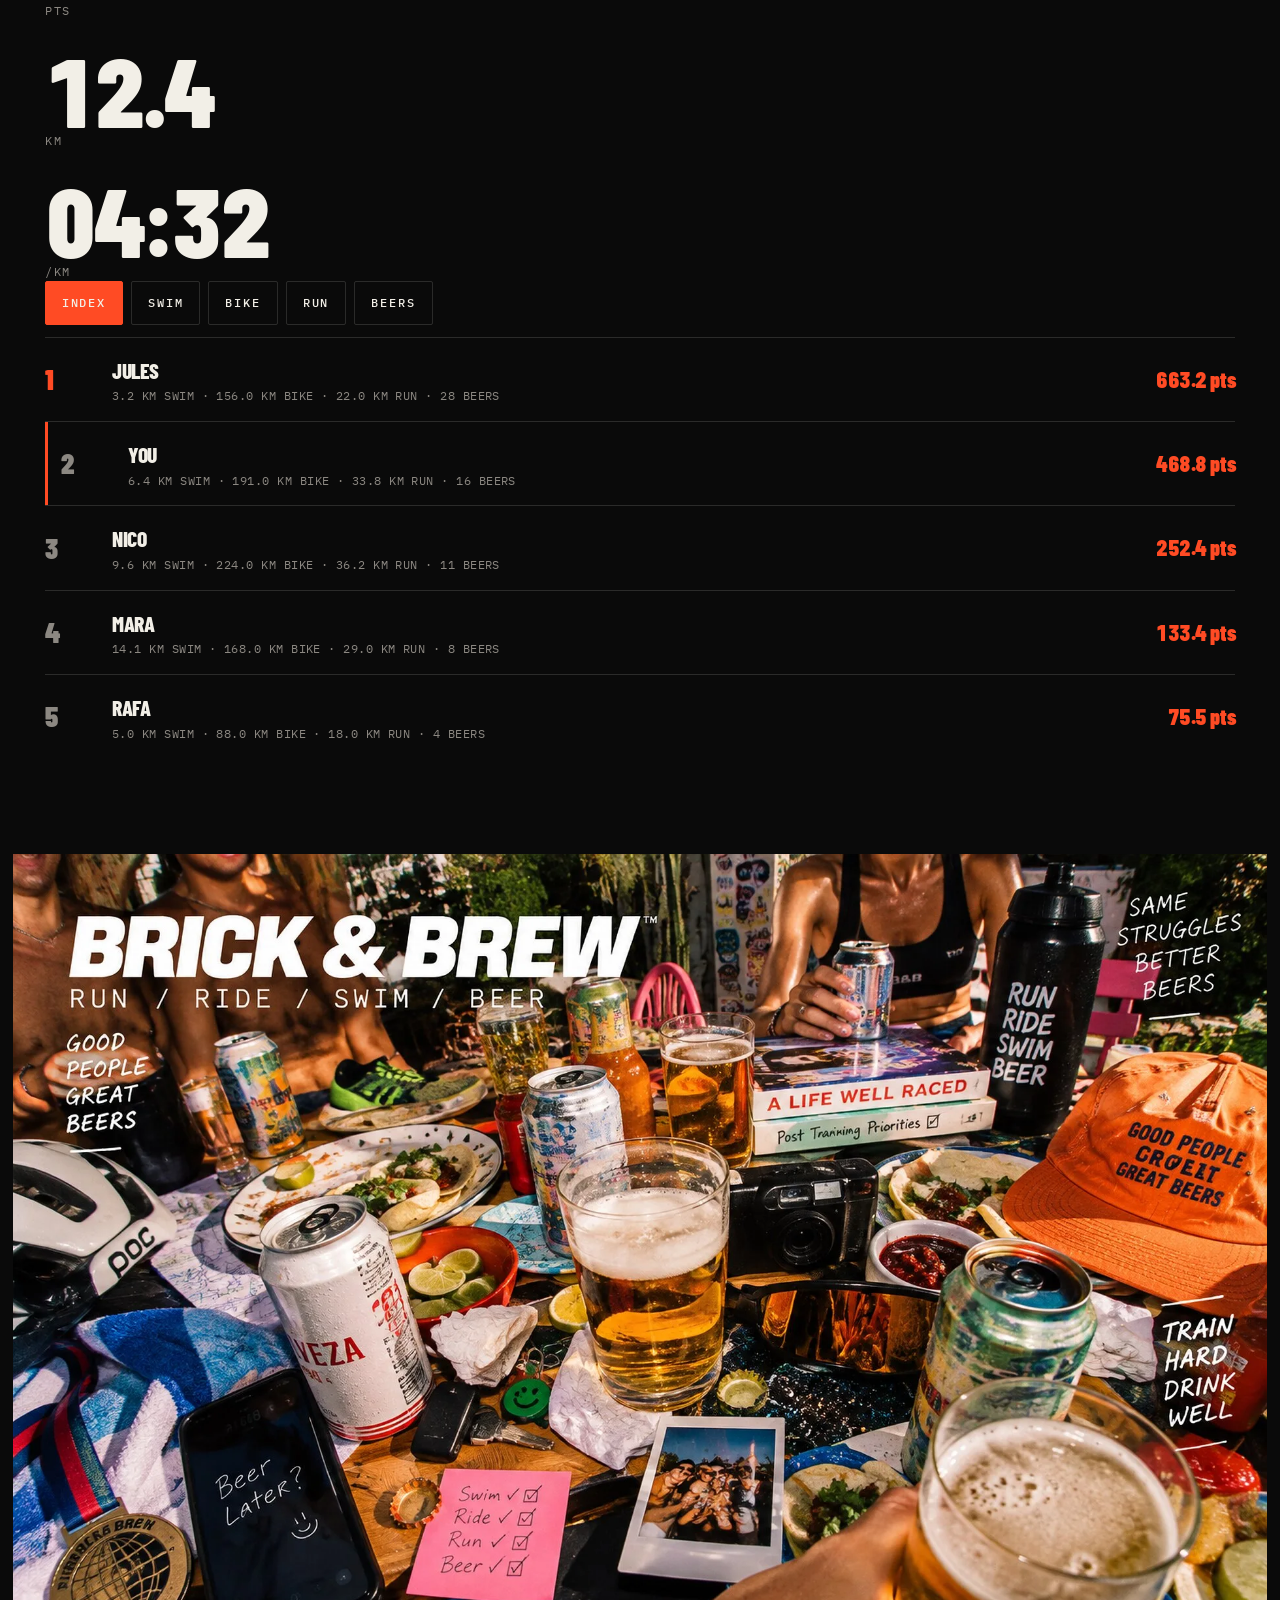
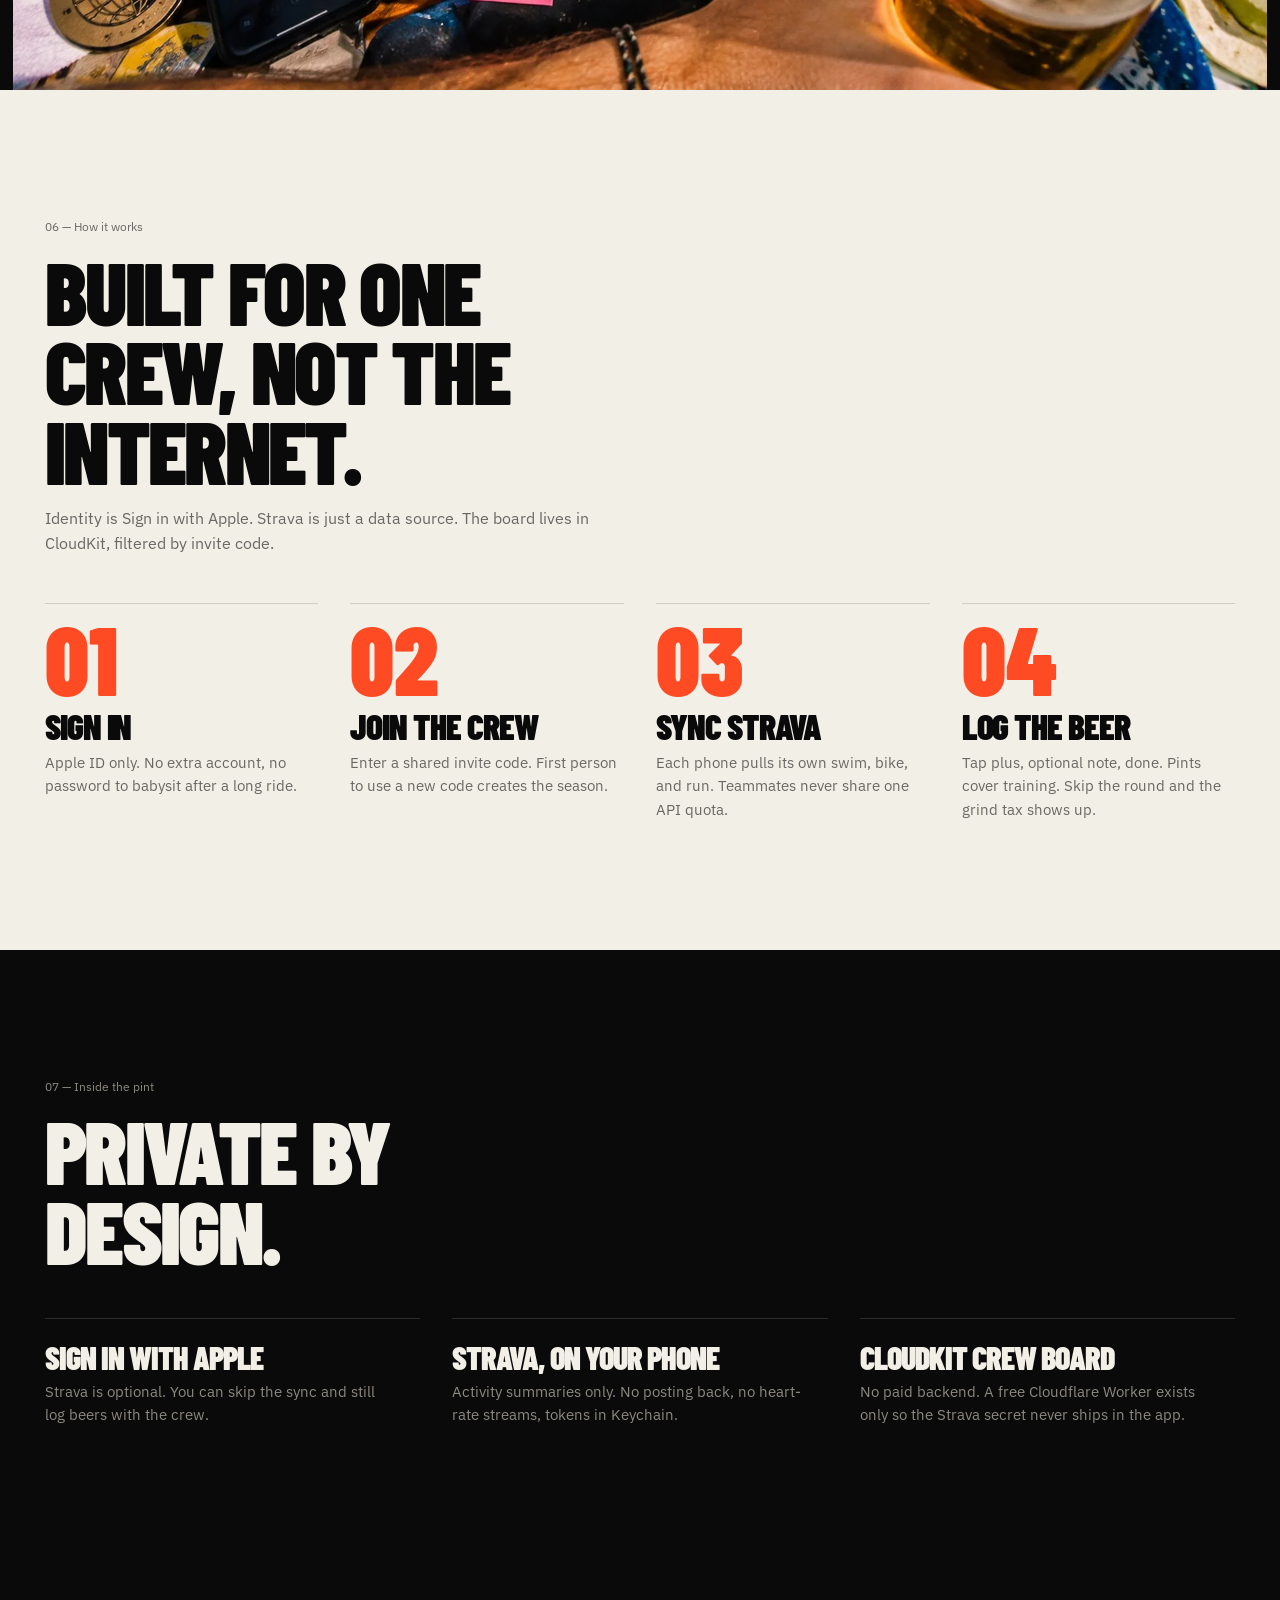
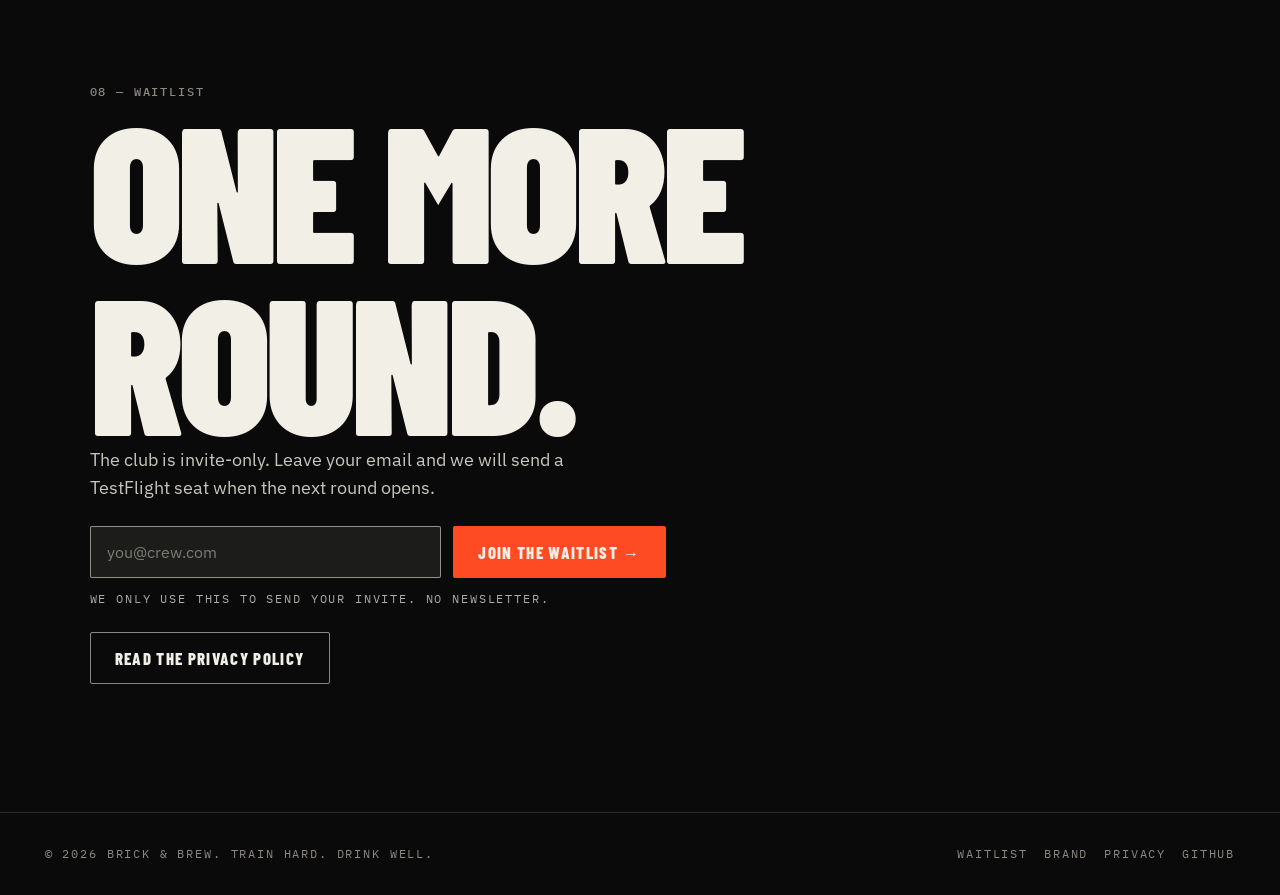
==== commit 6ddb0f7d: "Replace the app download CTA with a public waitlist. Co-authored-by: Cursor <cursoragent@cursor.com>" ====
--- a/docs/index.html
+++ b/docs/index.html
@@ -39,7 +39,7 @@
         <a href="#board">Board</a>
         <a href="brand.html">Brand</a>
         <a href="privacy.html">Privacy</a>
-        <a class="btn btn-ghost" href="https://github.com/torresmanu/BrickAndBrew" rel="noopener noreferrer">GitHub</a>
+        <a class="btn btn-primary" href="#waitlist">Join waitlist</a>
       </nav>
     </div>
   </header>
@@ -81,7 +81,7 @@
           <hr class="premise-rule" />
           <p class="lede">A private scoreboard for people who run, ride and swim hard, then have beers together. Your friends are the competition.</p>
           <div class="cta-actions">
-            <a class="btn btn-primary" href="#board">Join the club →</a>
+            <a class="btn btn-primary" href="#waitlist">Join the waitlist →</a>
             <a class="btn btn-ghost" href="#formula">See the index →</a>
           </div>
         </div>
@@ -274,13 +274,53 @@
       </div>
     </section>
 
-    <section class="cta-finale" aria-label="Join">
+    <section class="cta-finale" id="waitlist" aria-label="Waitlist">
       <div class="cta-finale-copy">
-        <p class="kicker">08 — Invite only</p>
+        <p class="kicker">08 — Waitlist</p>
         <h2>One more round.</h2>
-        <p class="lede">This is not a social network. Share one code. Rank until the season is over — then order another round.</p>
+        <p class="lede">The club is invite-only. Leave your email and we will send a TestFlight seat when the next round opens.</p>
+        <form
+          class="waitlist-form"
+          id="waitlist-form"
+          action="https://brickandbrew-waitlist.brickandbrew.workers.dev/waitlist"
+          method="post"
+          novalidate
+        >
+          <div class="waitlist-honeypot" aria-hidden="true">
+            <label for="waitlist-company">Company</label>
+            <input id="waitlist-company" name="company" type="text" tabindex="-1" autocomplete="off" />
+          </div>
+          <div class="waitlist-row">
+            <label class="visually-hidden" for="waitlist-email">Email</label>
+            <input
+              class="waitlist-field"
+              id="waitlist-email"
+              name="email"
+              type="email"
+              autocomplete="email"
+              inputmode="email"
+              maxlength="254"
+              placeholder="you@crew.com"
+              required
+              aria-describedby="waitlist-hint waitlist-status"
+            />
+            <button class="btn btn-primary" id="waitlist-submit" type="submit">
+              <span class="spinner btn-spinner" hidden aria-hidden="true"></span>
+              <span class="btn-label">Join the waitlist →</span>
+            </button>
+          </div>
+          <p class="waitlist-hint" id="waitlist-hint">We only use this to send your invite. No newsletter.</p>
+          <div class="waitlist-status" id="waitlist-status" role="status" aria-live="polite"></div>
+          <div class="waitlist-result" id="waitlist-success" hidden>
+            <p class="kicker">You're on the list</p>
+            <h3>We'll ping you.</h3>
+            <p>When the next TestFlight round opens, that email gets a seat.</p>
+          </div>
+        </form>
+        <noscript>
+          <p class="waitlist-hint">Turn on JavaScript to join the waitlist from this page.</p>
+        </noscript>
         <div class="cta-actions">
-          <a class="btn btn-primary" href="https://github.com/torresmanu/BrickAndBrew" rel="noopener noreferrer">Get the app →</a>
           <a class="btn btn-ghost" href="privacy.html">Read the privacy policy</a>
         </div>
       </div>
@@ -291,6 +331,7 @@
     <div class="wrap footer-grid">
       <p>© <span id="year">2026</span> Brick &amp; Brew. Train hard. Drink well.</p>
       <div class="footer-links">
+        <a href="#waitlist">Waitlist</a>
         <a href="brand.html">Brand</a>
         <a href="privacy.html">Privacy</a>
         <a href="https://github.com/torresmanu/BrickAndBrew" rel="noopener noreferrer">GitHub</a>
@@ -298,5 +339,6 @@
     </div>
   </footer>
   <script src="js/site.js" defer></script>
+  <script src="js/waitlist.js" defer></script>
 </body>
 </html>
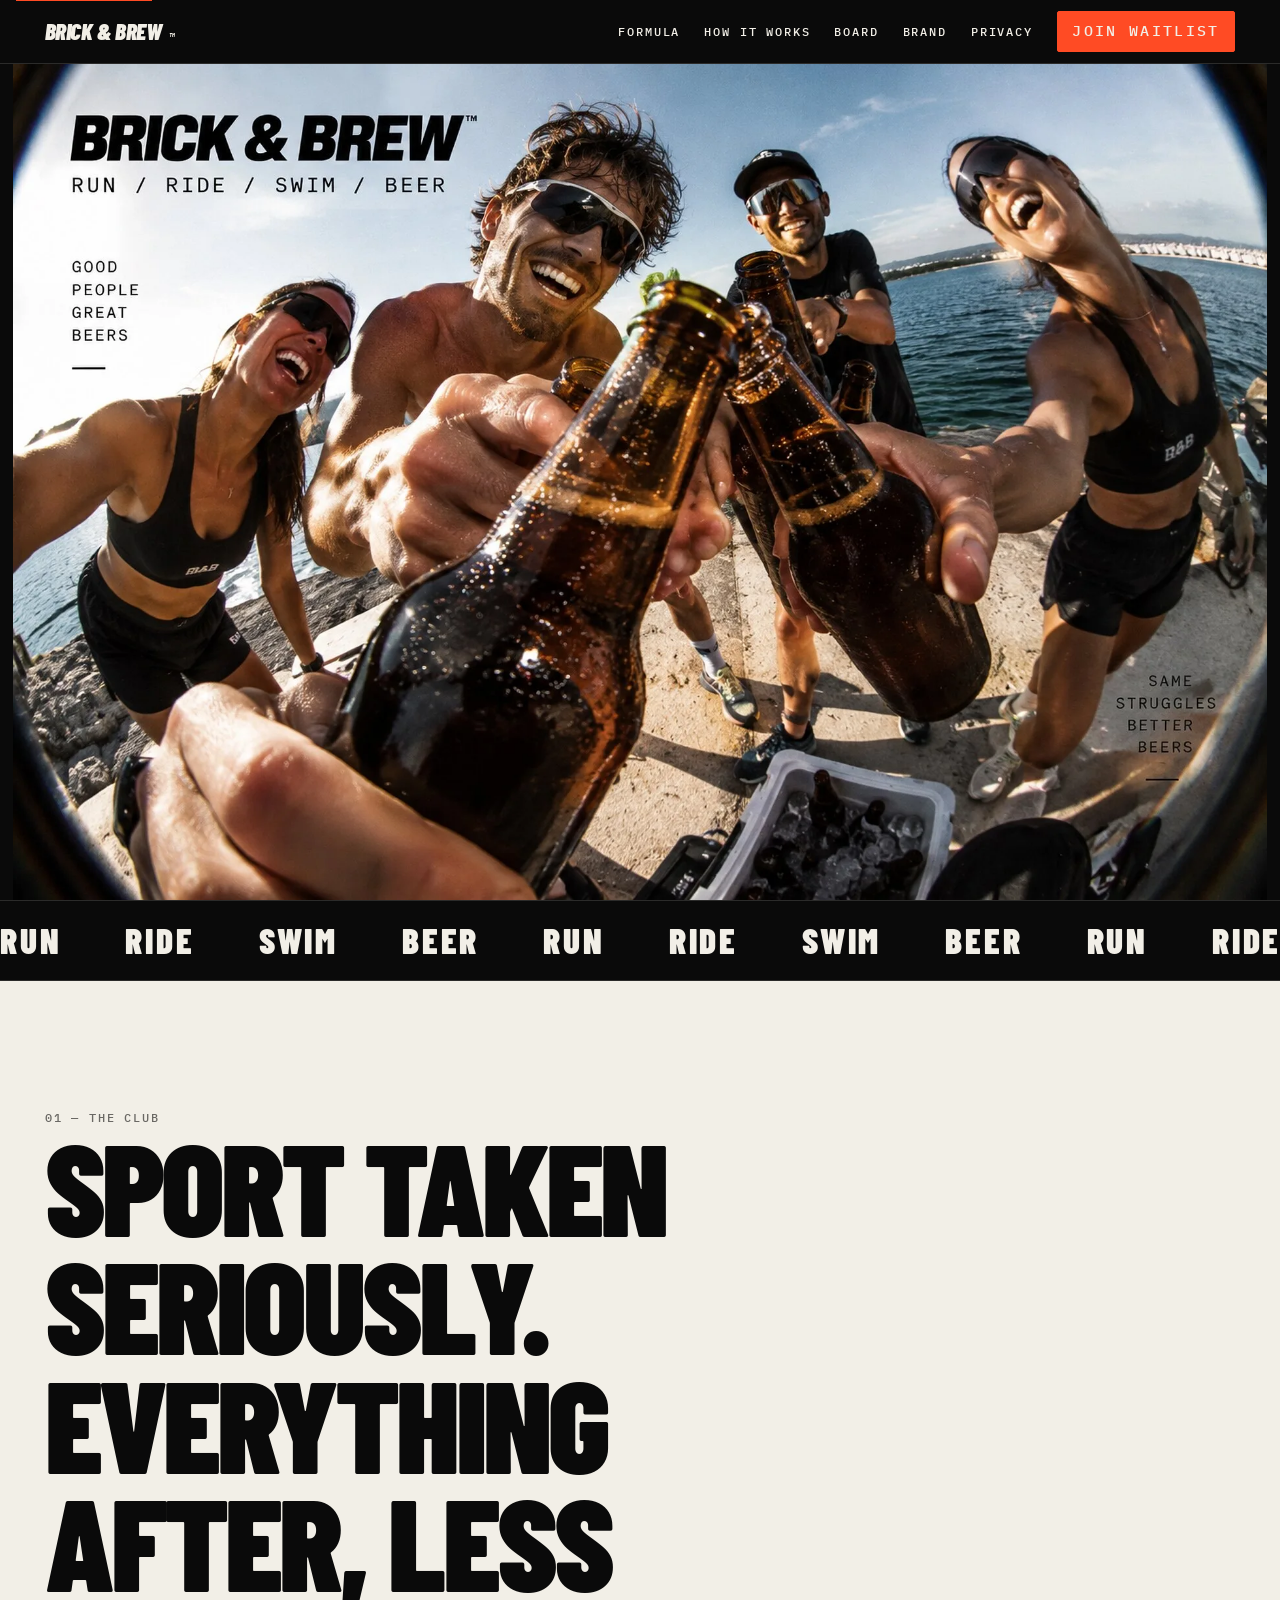
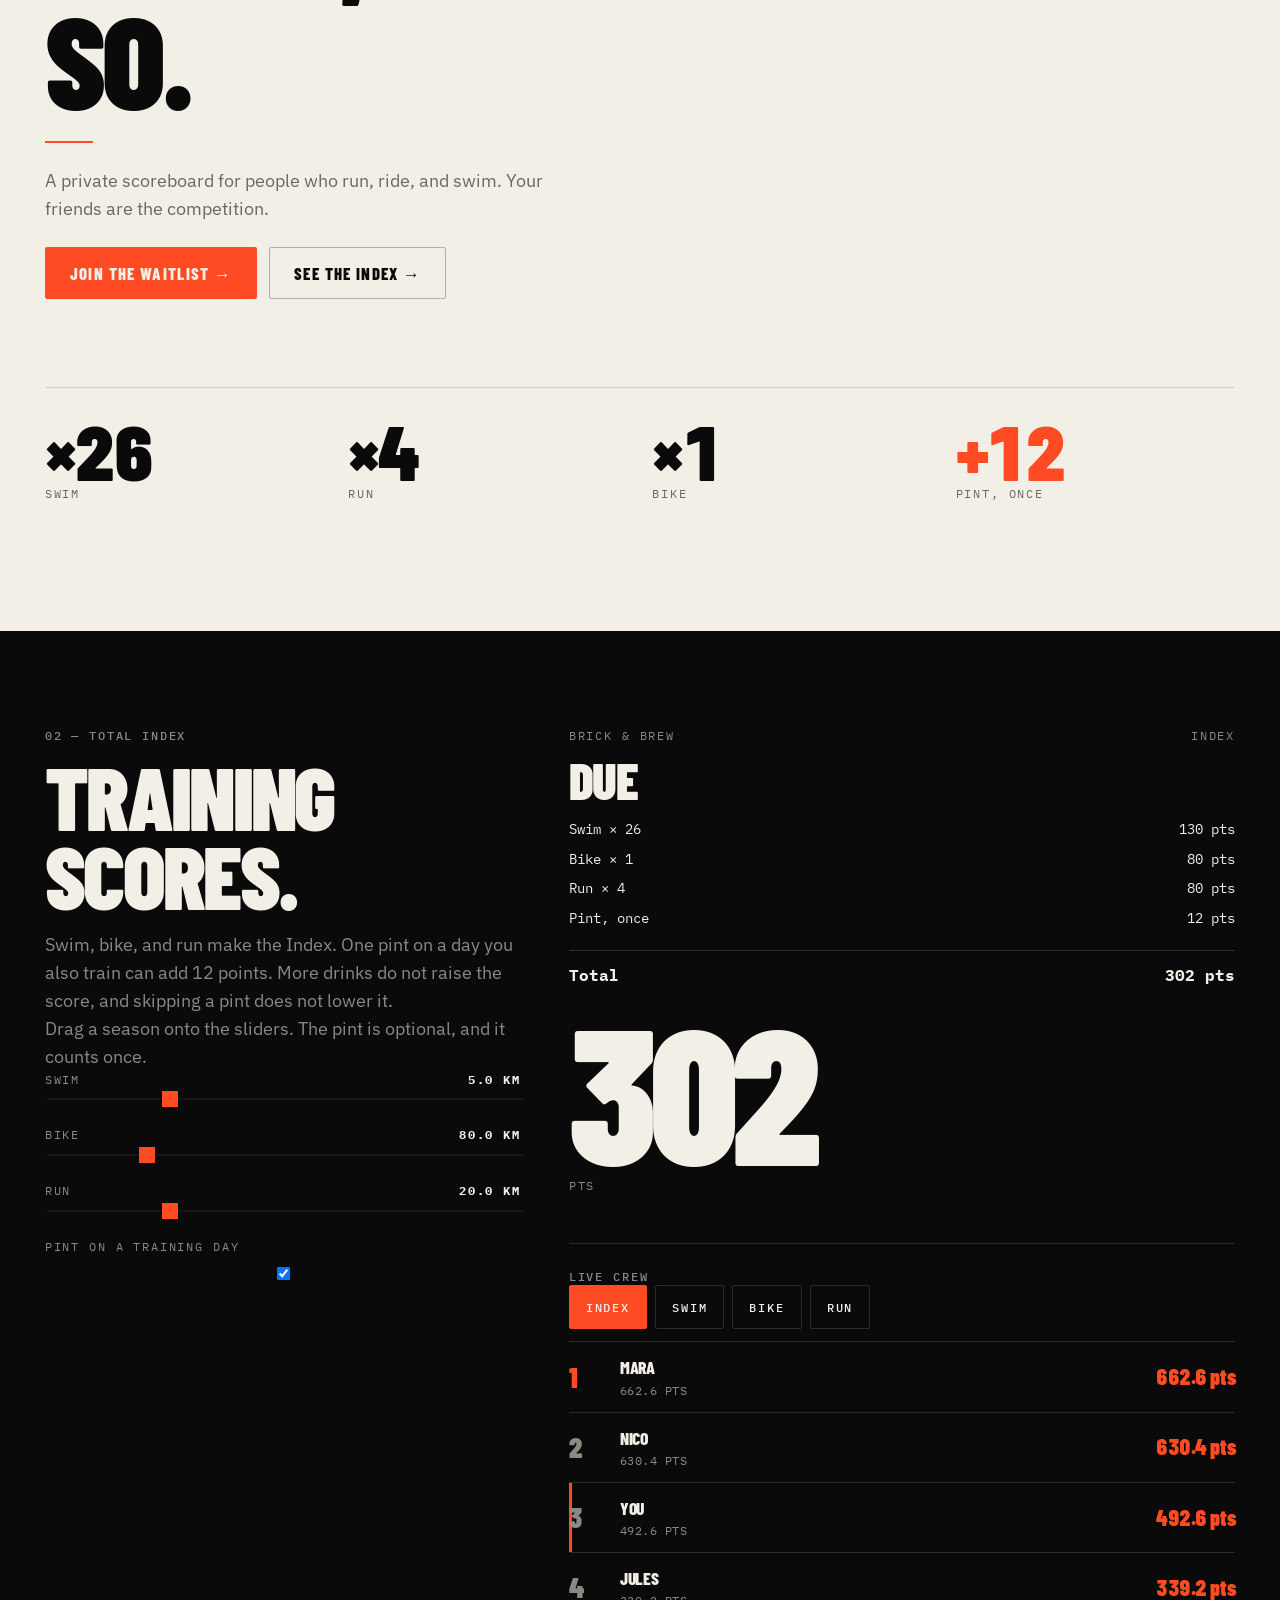
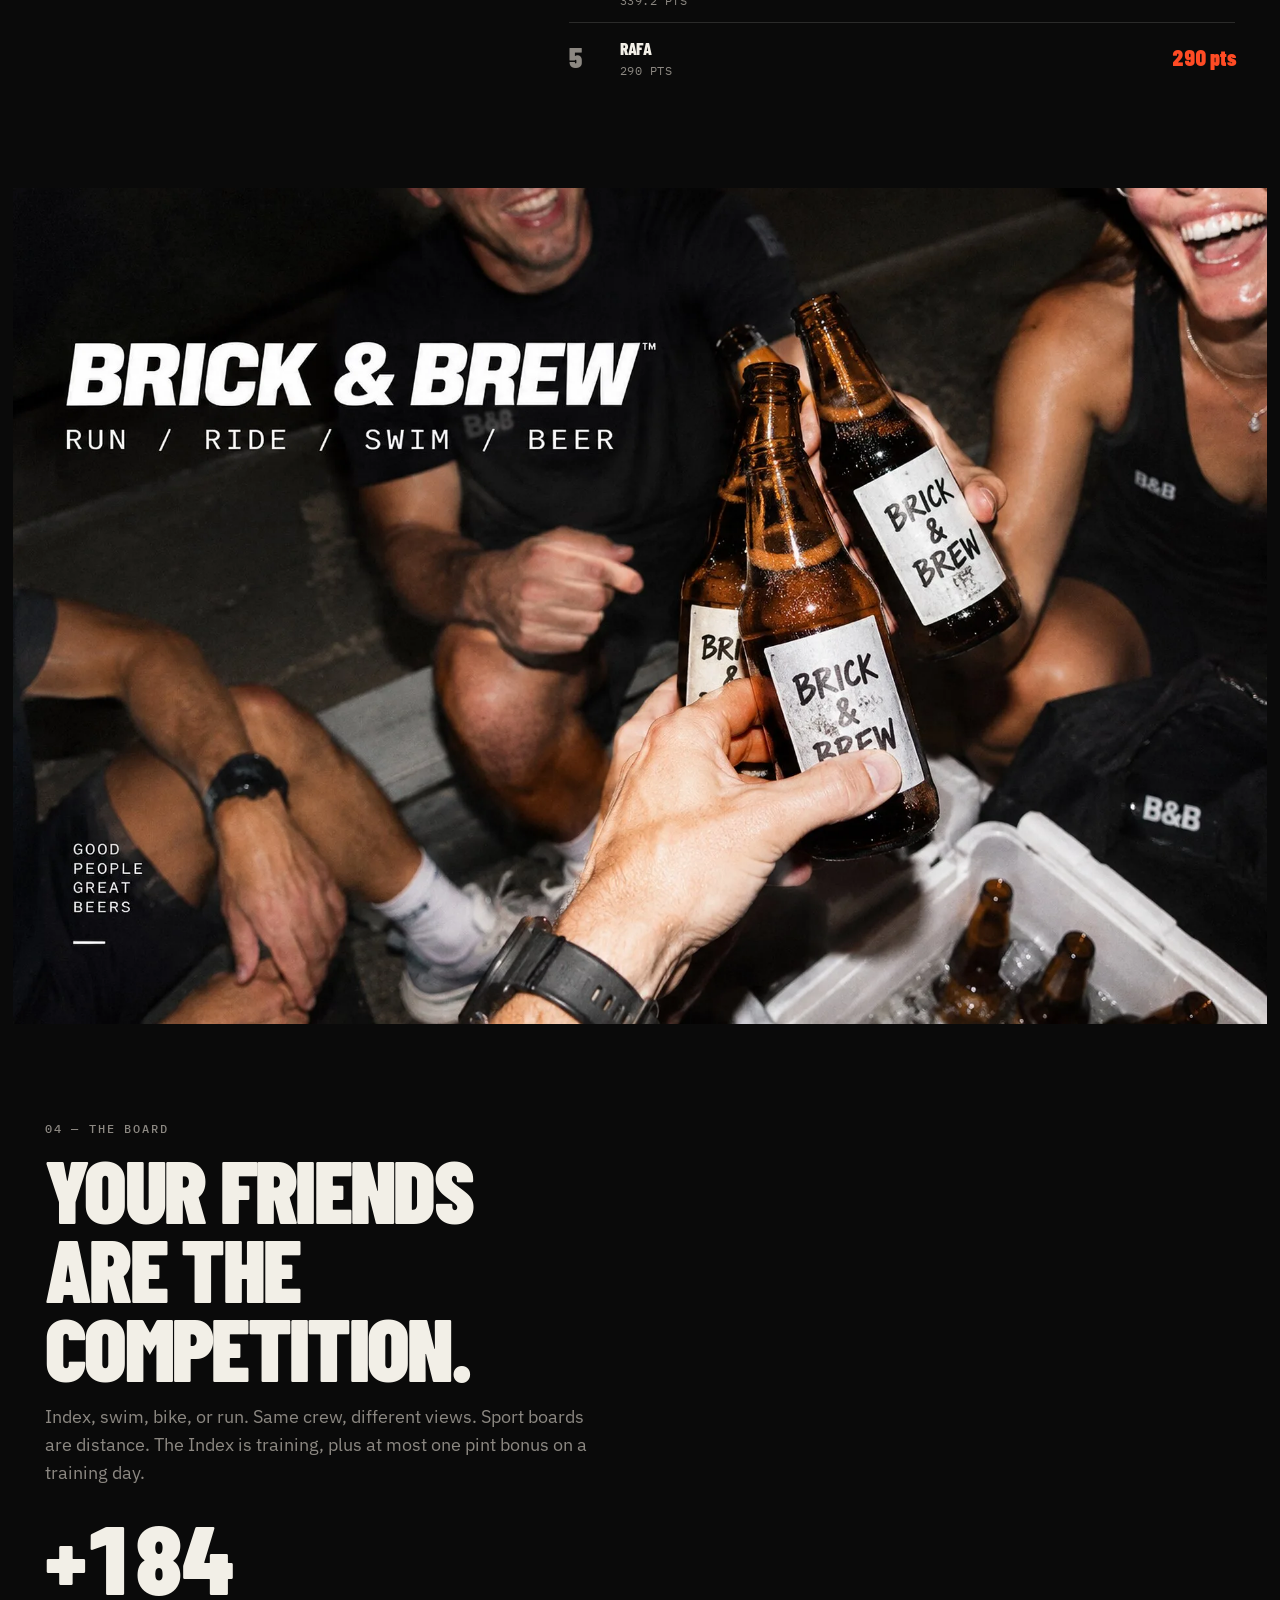
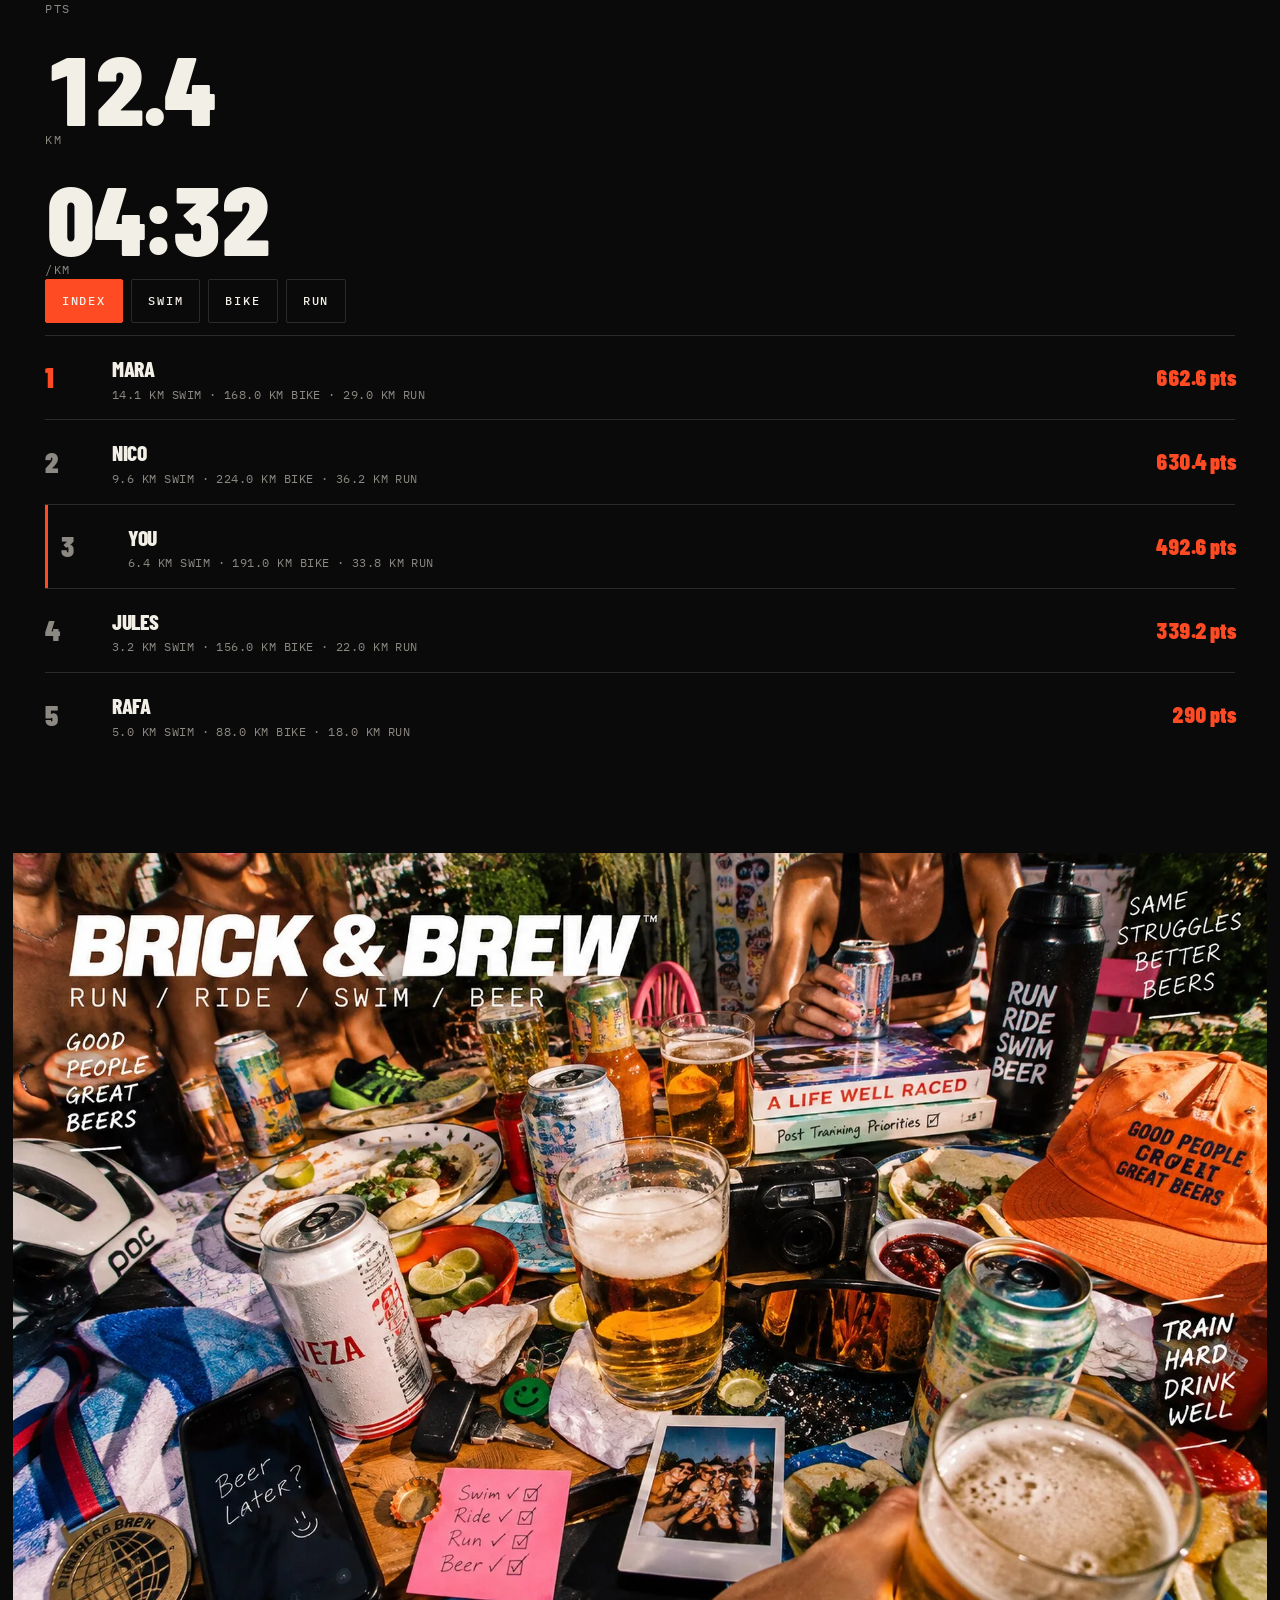
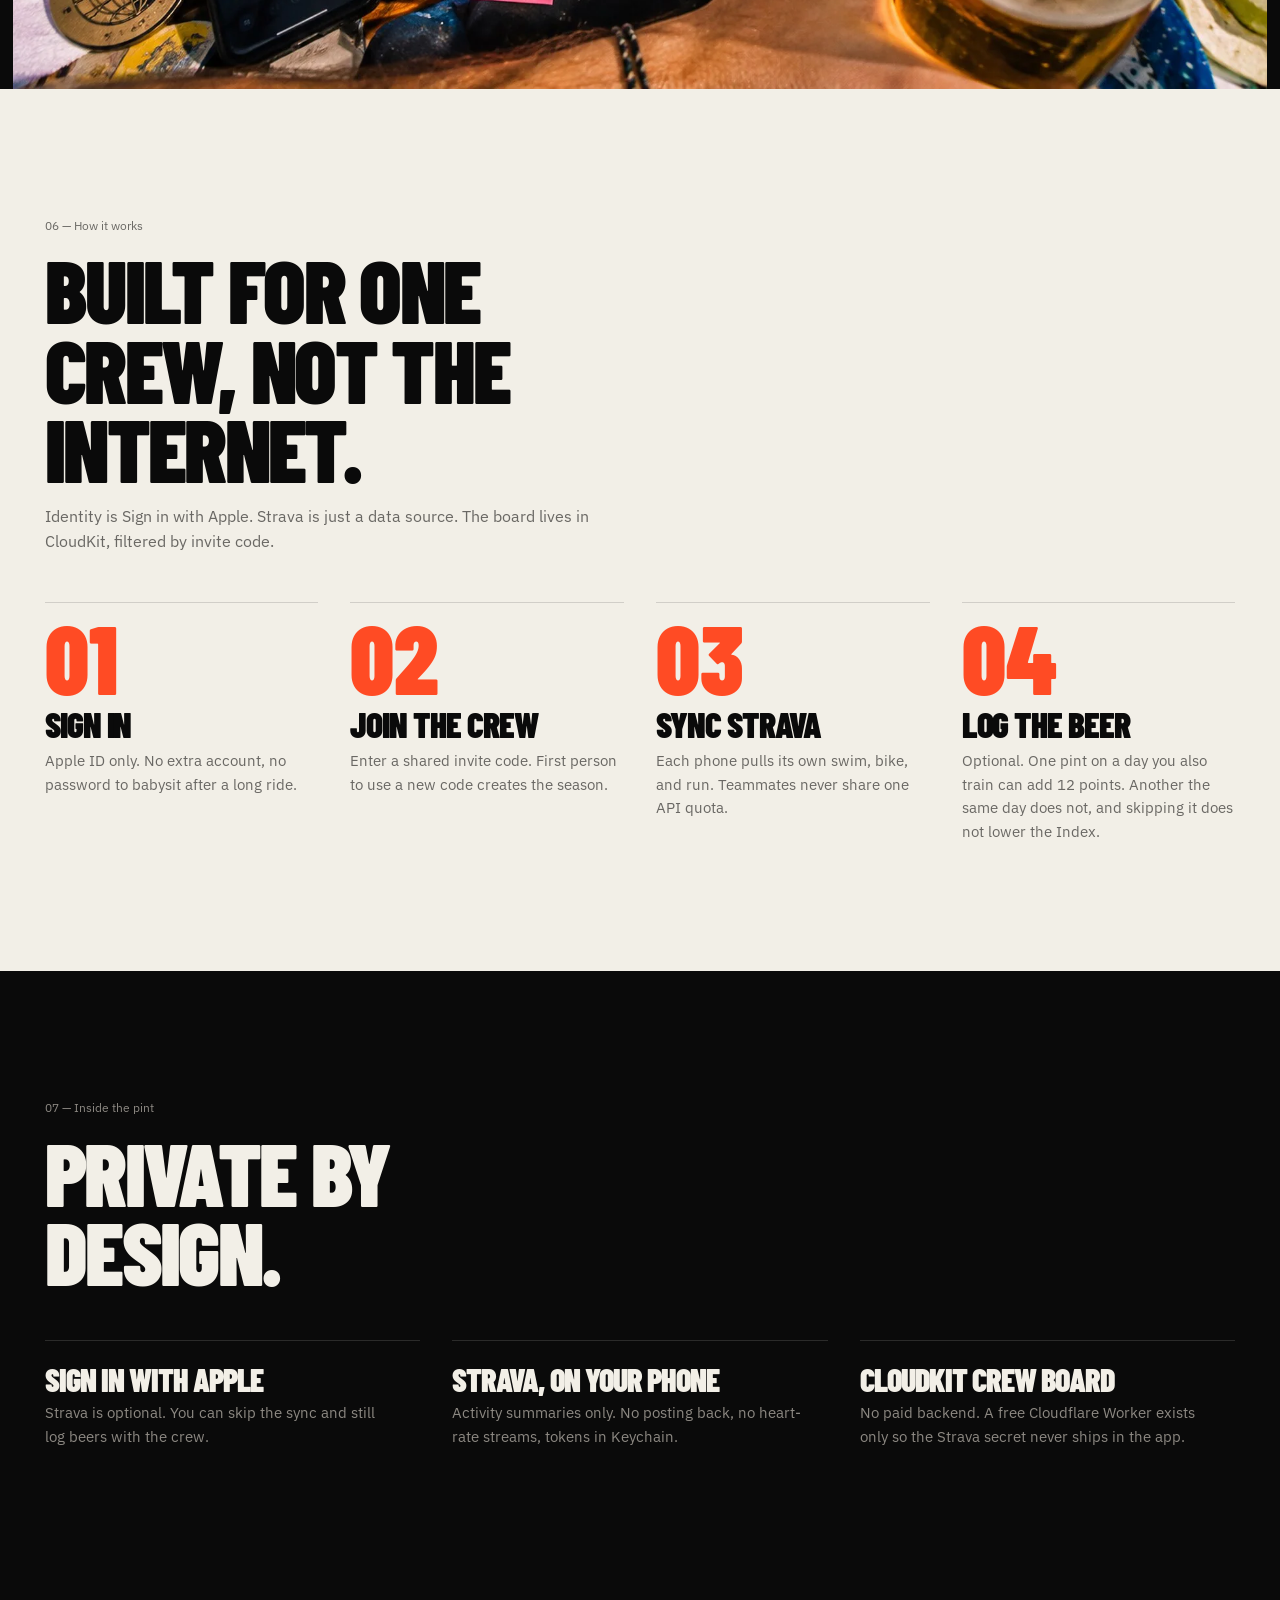
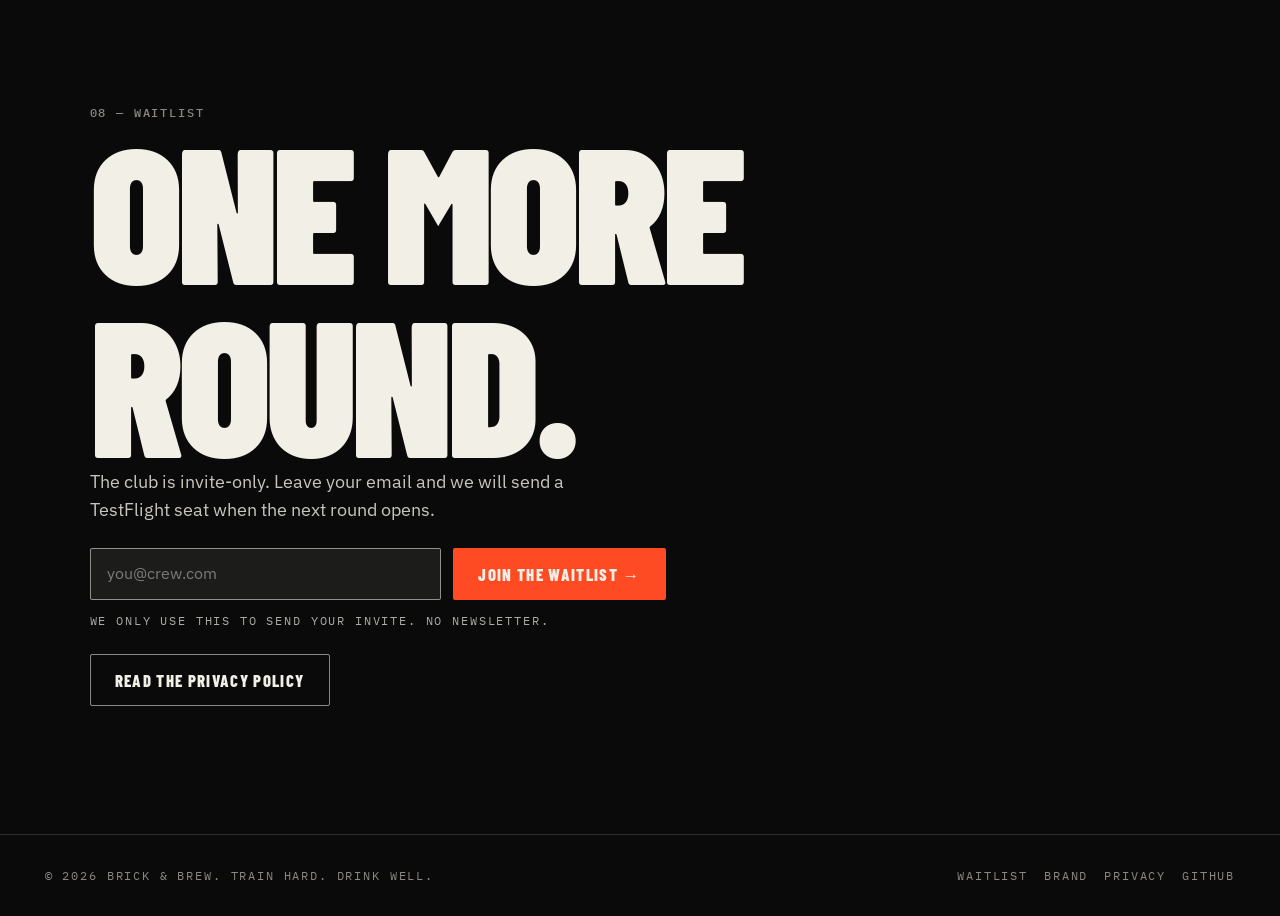
==== commit 3d4805fa: "Stop scoring drink volume and remove prompts to drink. App Review rejected the build for encouraging" ====
--- a/docs/index.html
+++ b/docs/index.html
@@ -4,7 +4,7 @@
   <meta charset="utf-8" />
   <meta name="viewport" content="width=device-width, initial-scale=1" />
   <title>Brick &amp; Brew — Train hard. Drink well.</title>
-  <meta name="description" content="A social endurance club. Sync swim, bike, and run from Strava, log beers, and rank the crew on one Total Index." />
+  <meta name="description" content="A private endurance crew. Sync swim, bike, and run from Strava and rank training on one Index. An optional pint can add points once on a training day." />
   <link rel="canonical" href="https://torresmanu.github.io/BrickAndBrew/" />
   <meta name="theme-color" content="#0A0A0A" />
   <meta property="og:type" content="website" />
@@ -79,7 +79,7 @@
           <p class="kicker">01 — The club</p>
           <h1 class="premise-title">Sport taken seriously. Everything after, less so.</h1>
           <hr class="premise-rule" />
-          <p class="lede">A private scoreboard for people who run, ride and swim hard, then have beers together. Your friends are the competition.</p>
+          <p class="lede">A private scoreboard for people who run, ride, and swim. Your friends are the competition.</p>
           <div class="cta-actions">
             <a class="btn btn-primary" href="#waitlist">Join the waitlist →</a>
             <a class="btn btn-ghost" href="#formula">See the index →</a>
@@ -89,7 +89,7 @@
           <div class="stat"><span class="stat-value">×26</span><span class="stat-label">Swim</span></div>
           <div class="stat"><span class="stat-value">×4</span><span class="stat-label">Run</span></div>
           <div class="stat"><span class="stat-value">×1</span><span class="stat-label">Bike</span></div>
-          <div class="stat" data-sport="beer"><span class="stat-value">×12</span><span class="stat-label">Beer</span></div>
+          <div class="stat" data-sport="beer"><span class="stat-value">+12</span><span class="stat-label">Pint, once</span></div>
         </div>
       </div>
     </section>
@@ -98,10 +98,10 @@
       <div class="wrap formula-grid">
         <div class="formula-copy" data-reveal>
           <p class="kicker">02 — Total Index</p>
-          <h2>Earn the beer.</h2>
-          <p class="lede">Pints cover bricks. Excess kilometres get taxed. Swim, bike and run still score on their own boards — stack all three past your beers and the Index takes a grind tax.</p>
+          <h2>Training scores.</h2>
+          <p class="lede">Swim, bike, and run make the Index. One pint on a day you also train can add 12 points. More drinks do not raise the score, and skipping a pint does not lower it.</p>
           <form aria-describedby="formula-copy">
-            <p id="formula-copy" class="lede">Drag a season onto the sliders. Add beers to cover training.</p>
+            <p id="formula-copy" class="lede">Drag a season onto the sliders. The pint is optional, and it counts once.</p>
             <div class="calc-row">
               <label for="swim-km">Swim <strong id="swim-km-value">5.0 km</strong></label>
               <input class="calc-range" id="swim-km" type="range" min="0" max="20" step="0.1" value="5" />
@@ -115,12 +115,8 @@
               <input class="calc-range" id="run-km" type="range" min="0" max="80" step="0.1" value="20" />
             </div>
             <div class="calc-row">
-              <span>Beers</span>
-              <div class="stepper" id="beer-stepper" tabindex="0" role="group" aria-label="Beer count">
-                <button type="button" id="beer-minus" aria-label="Fewer beers">−</button>
-                <span class="beer-count" id="beer-count-value">4</span>
-                <button type="button" id="beer-plus" aria-label="More beers">+</button>
-              </div>
+              <label for="scored-pint">Pint on a training day</label>
+              <input id="scored-pint" type="checkbox" checked />
             </div>
           </form>
         </div>
@@ -131,11 +127,10 @@
             <div><dt>Swim × 26</dt><dd id="receipt-swim">130 pts</dd></div>
             <div><dt>Bike × 1</dt><dd id="receipt-ride">80 pts</dd></div>
             <div><dt>Run × 4</dt><dd id="receipt-run">80 pts</dd></div>
-            <div><dt>Beers × 12</dt><dd id="receipt-beer">48 pts</dd></div>
-            <div class="tax is-active"><dt>Grind tax</dt><dd id="receipt-tax">−262.5 pts</dd></div>
-            <div class="total"><dt>Total</dt><dd id="receipt-total">75.5 pts</dd></div>
+            <div><dt>Pint, once</dt><dd id="receipt-beer">12 pts</dd></div>
+            <div class="total"><dt>Total</dt><dd id="receipt-total">302 pts</dd></div>
           </dl>
-          <p class="index-blowup" id="index-hero">75.5</p>
+          <p class="index-blowup" id="index-hero">302</p>
           <span class="index-unit">PTS</span>
           <div class="live-board">
             <p class="kicker">Live crew</p>
@@ -144,7 +139,6 @@
               <button class="chip" type="button" data-board="swim" aria-pressed="false">Swim</button>
               <button class="chip" type="button" data-board="ride" aria-pressed="false">Bike</button>
               <button class="chip" type="button" data-board="run" aria-pressed="false">Run</button>
-              <button class="chip" type="button" data-board="beers" aria-pressed="false">Beers</button>
             </div>
             <div class="rank-list" id="hero-board">
               <div class="state-block" role="status" aria-live="polite">
@@ -178,7 +172,7 @@
         <div data-reveal>
           <p class="kicker">04 — The board</p>
           <h2>Your friends are the competition.</h2>
-          <p class="lede">Overall, swim, bike, run, or beers. Same crew, different bragging rights. Sport boards are raw volume. Index is the pub rule.</p>
+          <p class="lede">Index, swim, bike, or run. Same crew, different views. Sport boards are distance. The Index is training, plus at most one pint bonus on a training day.</p>
           <div class="board-meta">
             <div class="stat"><span class="stat-value">+184</span><span class="stat-label">PTS</span></div>
             <div class="stat"><span class="stat-value">12.4</span><span class="stat-label">KM</span></div>
@@ -191,7 +185,6 @@
             <button class="chip" type="button" data-board="swim" aria-pressed="false">Swim</button>
             <button class="chip" type="button" data-board="ride" aria-pressed="false">Bike</button>
             <button class="chip" type="button" data-board="run" aria-pressed="false">Run</button>
-            <button class="chip" type="button" data-board="beers" aria-pressed="false">Beers</button>
           </div>
           <div class="rank-list" id="crew-board">
             <div class="state-block" role="status" aria-live="polite">
@@ -245,7 +238,7 @@
           <article class="step" data-reveal>
             <span class="step-num">04</span>
             <h3>Log the beer</h3>
-            <p>Tap plus, optional note, done. Pints cover training. Skip the round and the grind tax shows up.</p>
+            <p>Optional. One pint on a day you also train can add 12 points. Another the same day does not, and skipping it does not lower the Index.</p>
           </article>
         </div>
       </div>
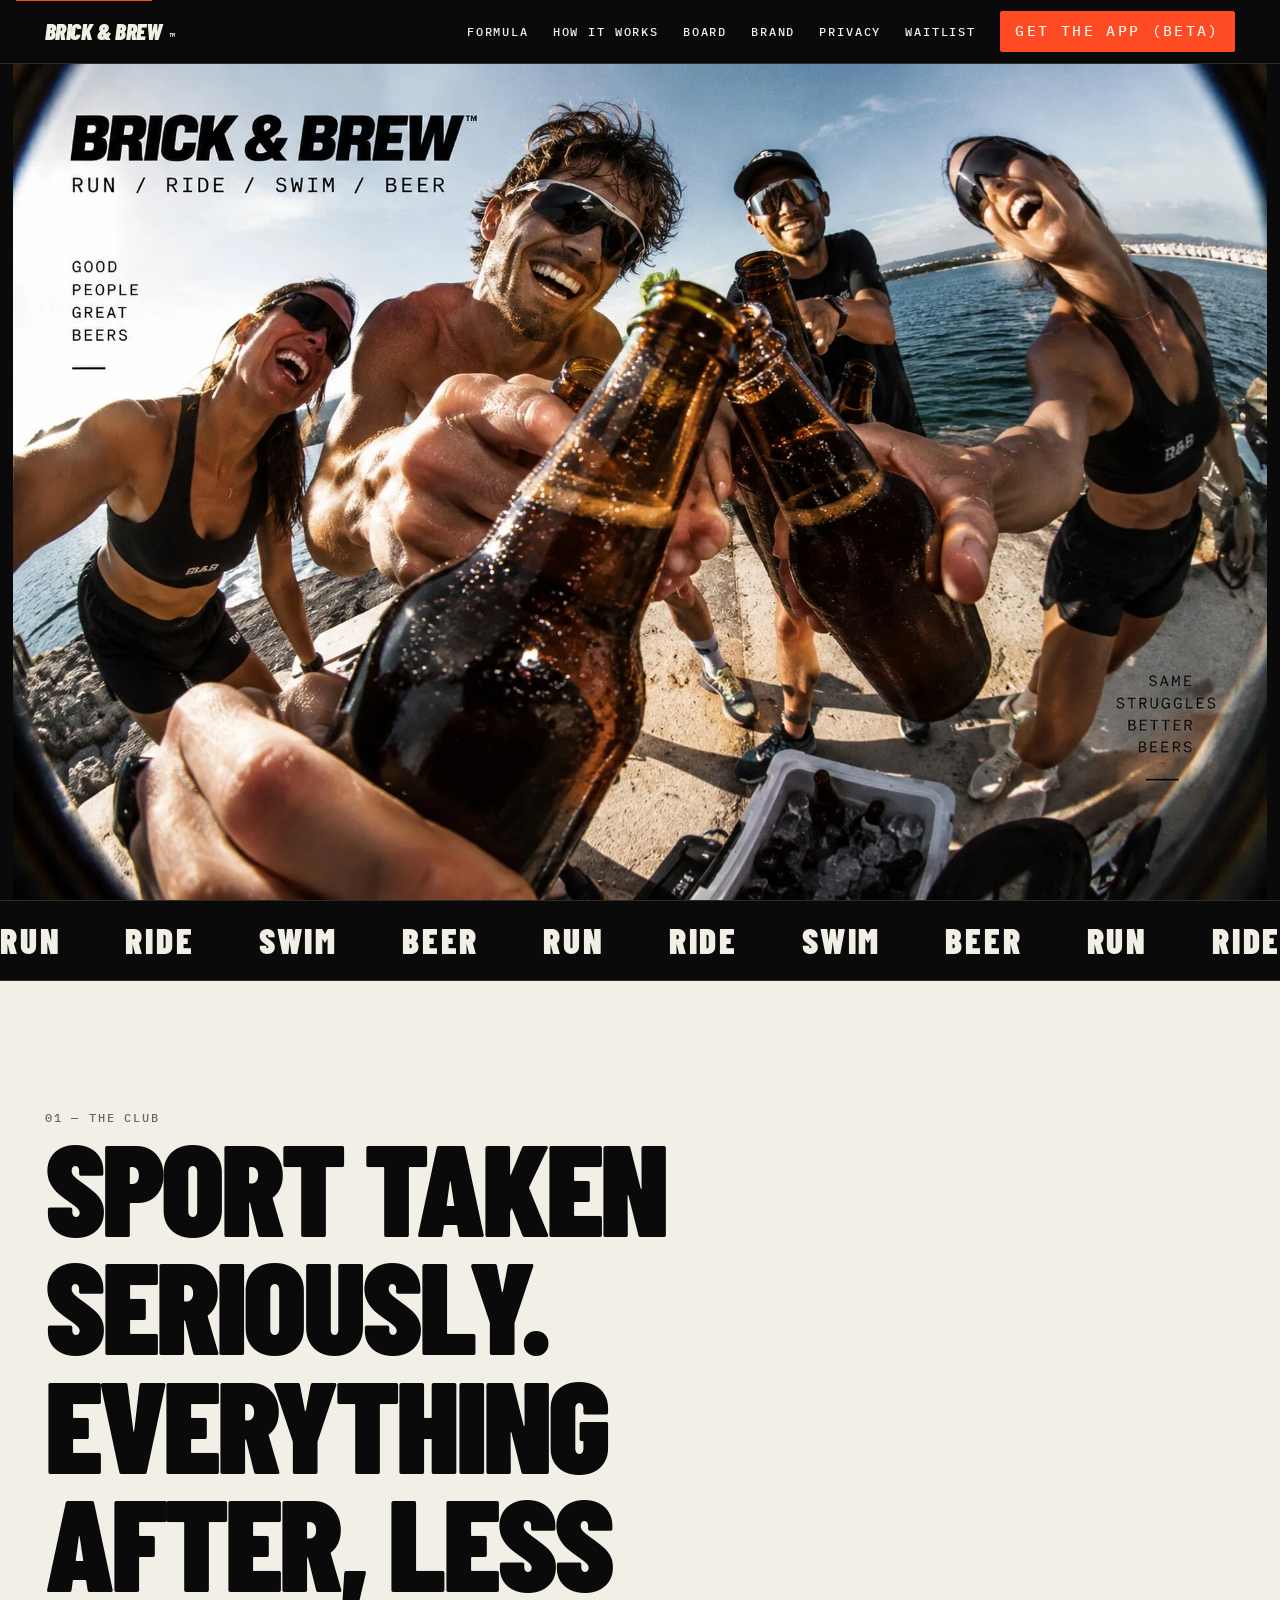
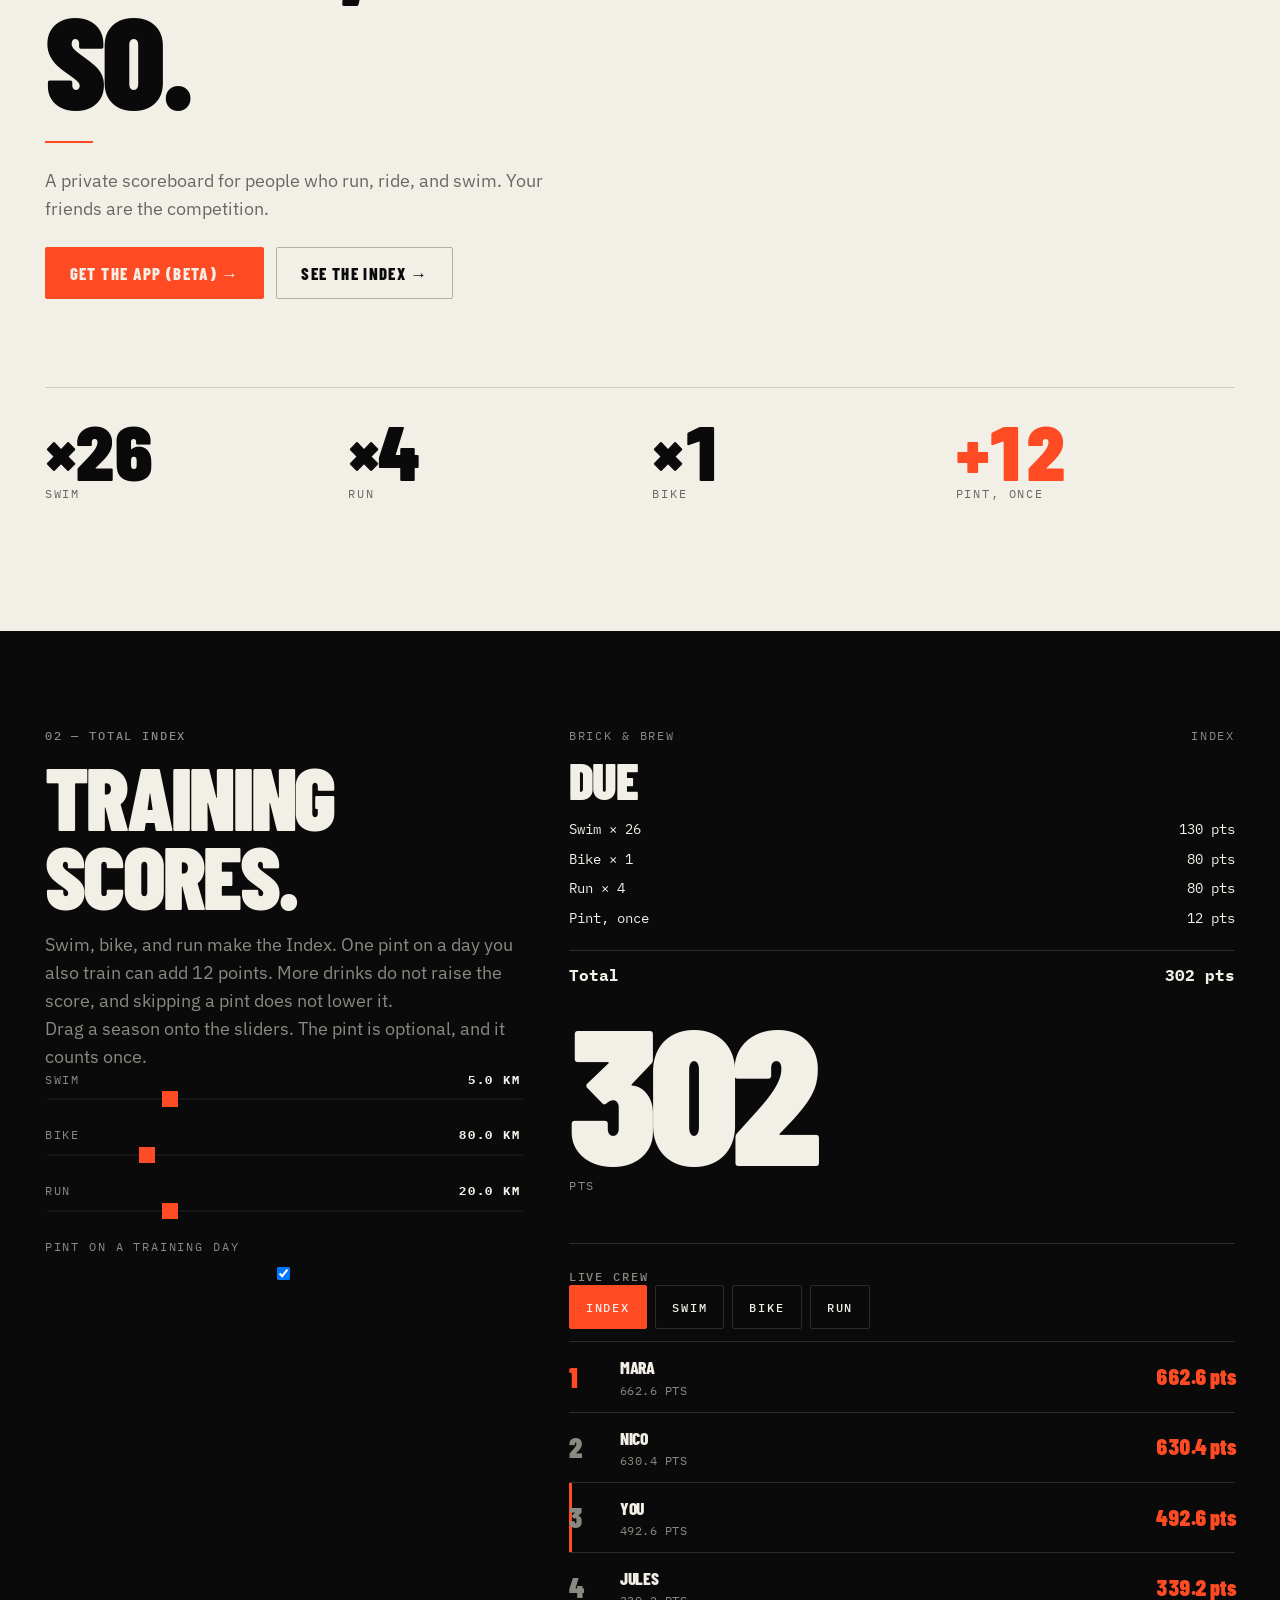
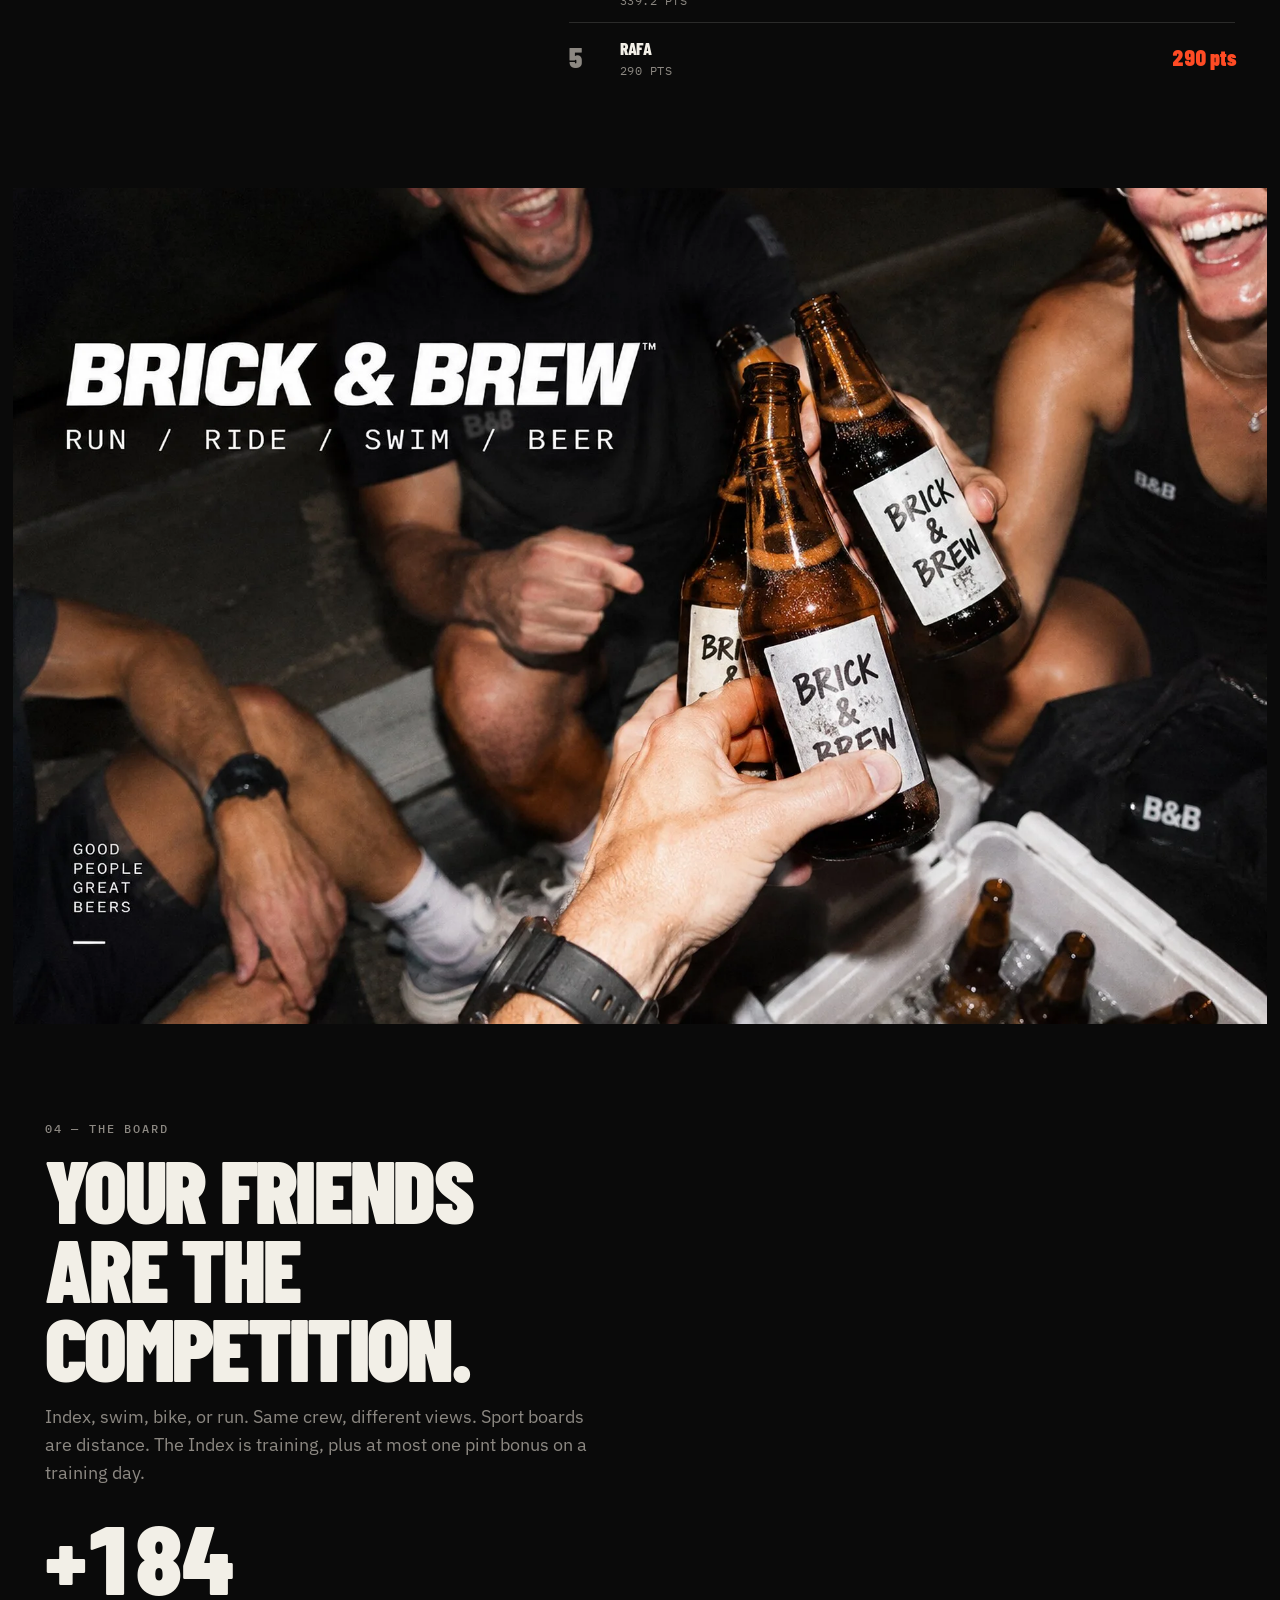
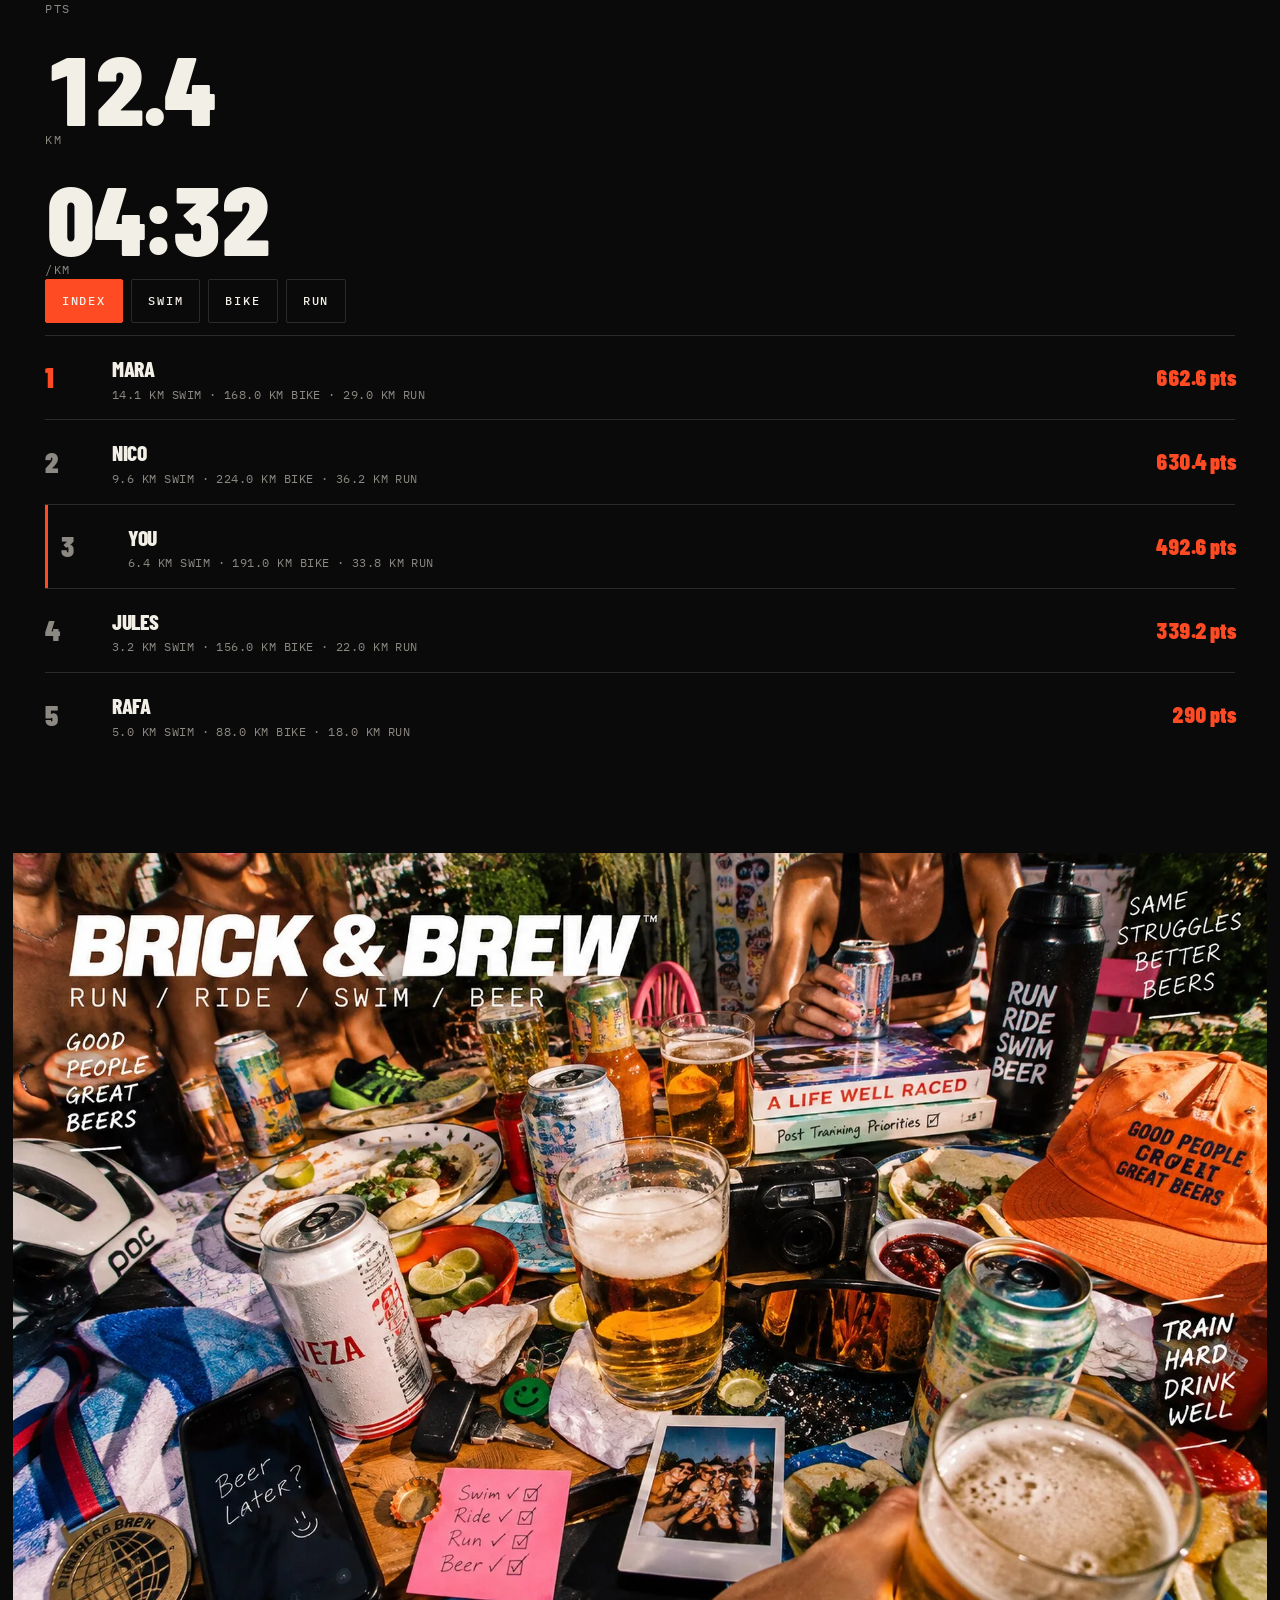
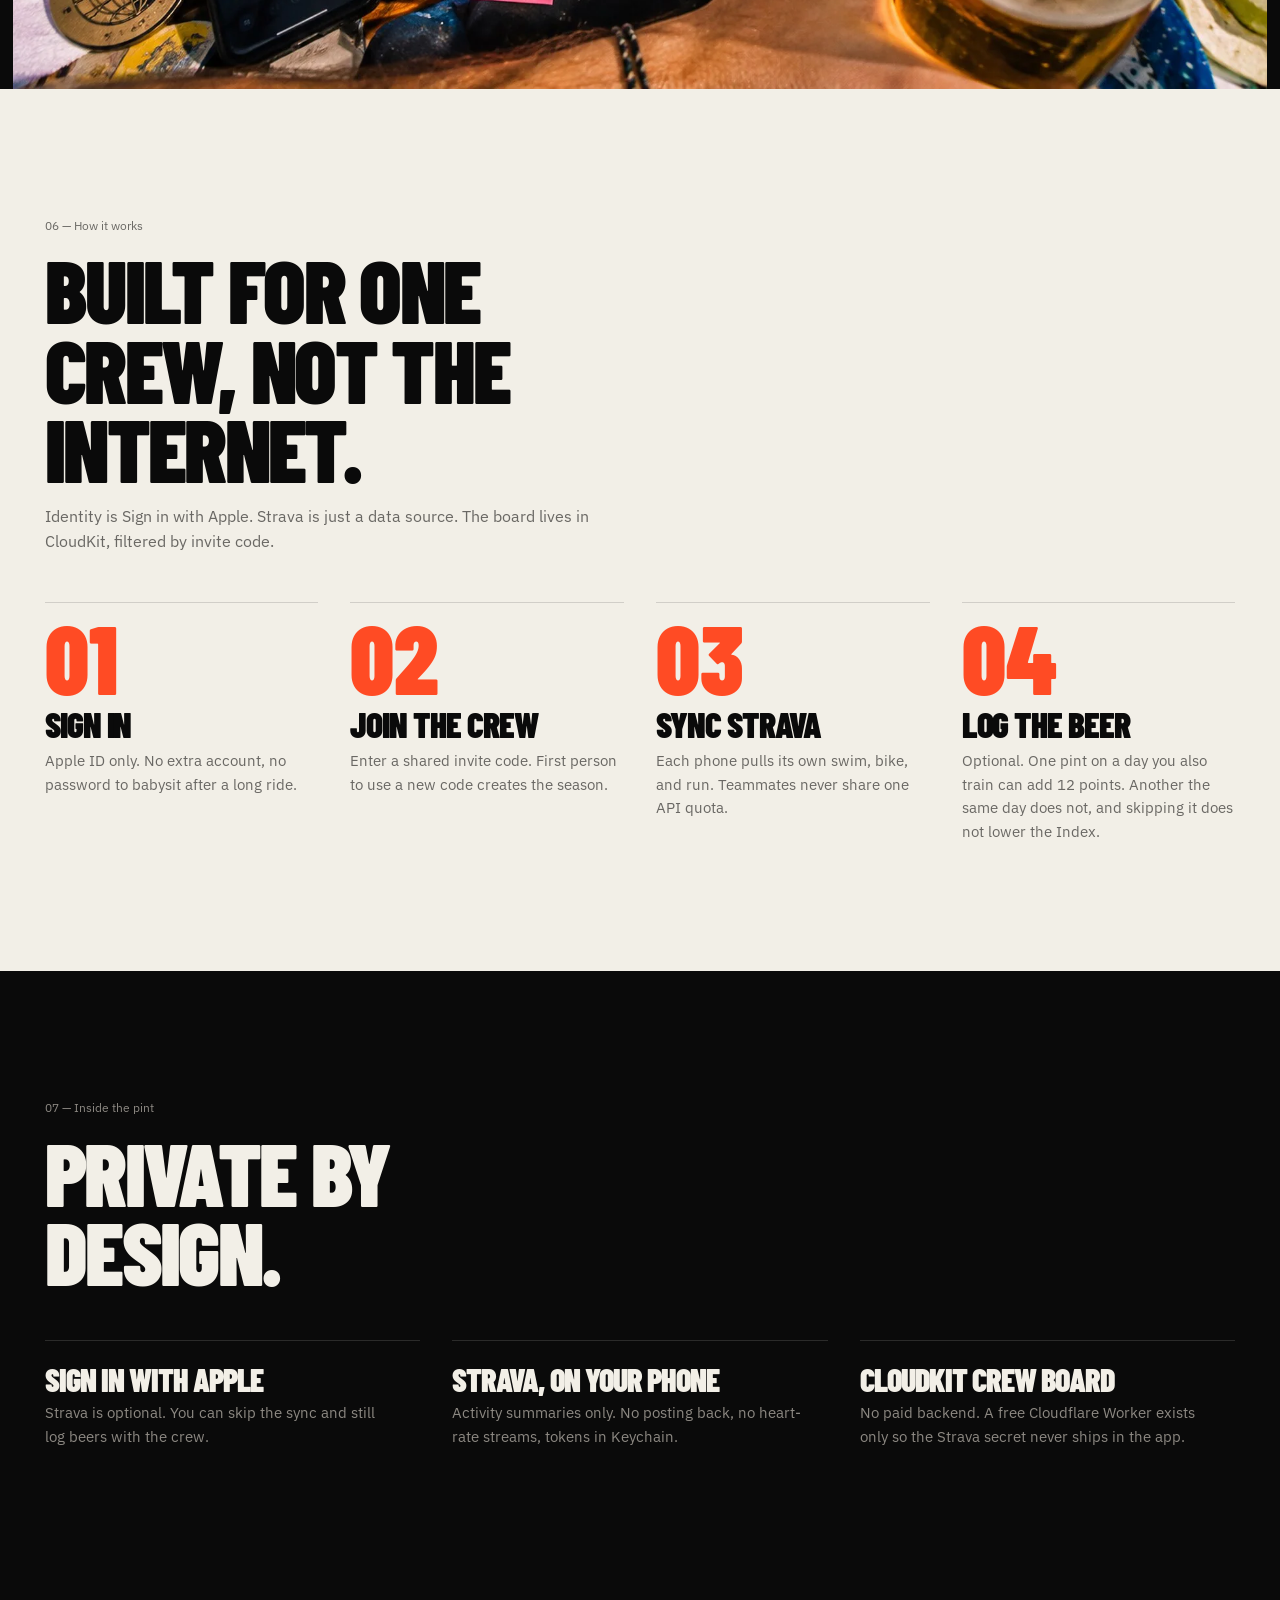
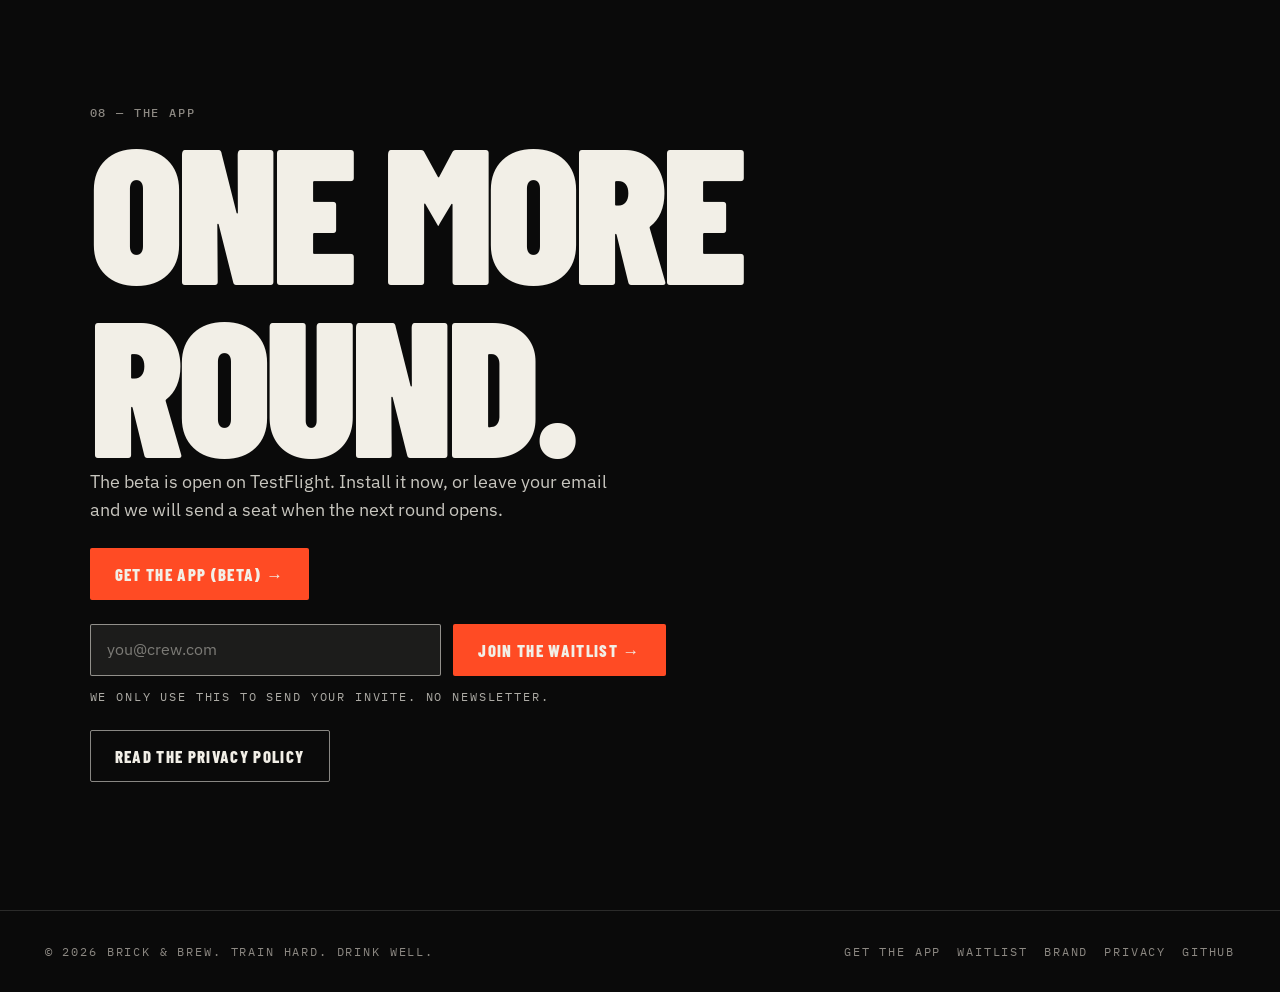
==== commit 46770663: "Add a TestFlight beta button so visitors can install the app now. Co-authored-by: Cursor <cursoragen" ====
--- a/docs/index.html
+++ b/docs/index.html
@@ -39,7 +39,8 @@
         <a href="#board">Board</a>
         <a href="brand.html">Brand</a>
         <a href="privacy.html">Privacy</a>
-        <a class="btn btn-primary" href="#waitlist">Join waitlist</a>
+        <a href="#waitlist">Waitlist</a>
+        <a class="btn btn-primary" href="https://testflight.apple.com/join/XtTchxYr" target="_blank" rel="noopener noreferrer">Get the app (beta)</a>
       </nav>
     </div>
   </header>
@@ -81,7 +82,7 @@
           <hr class="premise-rule" />
           <p class="lede">A private scoreboard for people who run, ride, and swim. Your friends are the competition.</p>
           <div class="cta-actions">
-            <a class="btn btn-primary" href="#waitlist">Join the waitlist →</a>
+            <a class="btn btn-primary" href="https://testflight.apple.com/join/XtTchxYr" target="_blank" rel="noopener noreferrer">Get the app (beta) →</a>
             <a class="btn btn-ghost" href="#formula">See the index →</a>
           </div>
         </div>
@@ -269,9 +270,12 @@
 
     <section class="cta-finale" id="waitlist" aria-label="Waitlist">
       <div class="cta-finale-copy">
-        <p class="kicker">08 — Waitlist</p>
+        <p class="kicker">08 — The app</p>
         <h2>One more round.</h2>
-        <p class="lede">The club is invite-only. Leave your email and we will send a TestFlight seat when the next round opens.</p>
+        <p class="lede">The beta is open on TestFlight. Install it now, or leave your email and we will send a seat when the next round opens.</p>
+        <div class="cta-actions">
+          <a class="btn btn-primary" href="https://testflight.apple.com/join/XtTchxYr" target="_blank" rel="noopener noreferrer">Get the app (beta) →</a>
+        </div>
         <form
           class="waitlist-form"
           id="waitlist-form"
@@ -324,6 +328,7 @@
     <div class="wrap footer-grid">
       <p>© <span id="year">2026</span> Brick &amp; Brew. Train hard. Drink well.</p>
       <div class="footer-links">
+        <a href="https://testflight.apple.com/join/XtTchxYr" target="_blank" rel="noopener noreferrer">Get the app</a>
         <a href="#waitlist">Waitlist</a>
         <a href="brand.html">Brand</a>
         <a href="privacy.html">Privacy</a>
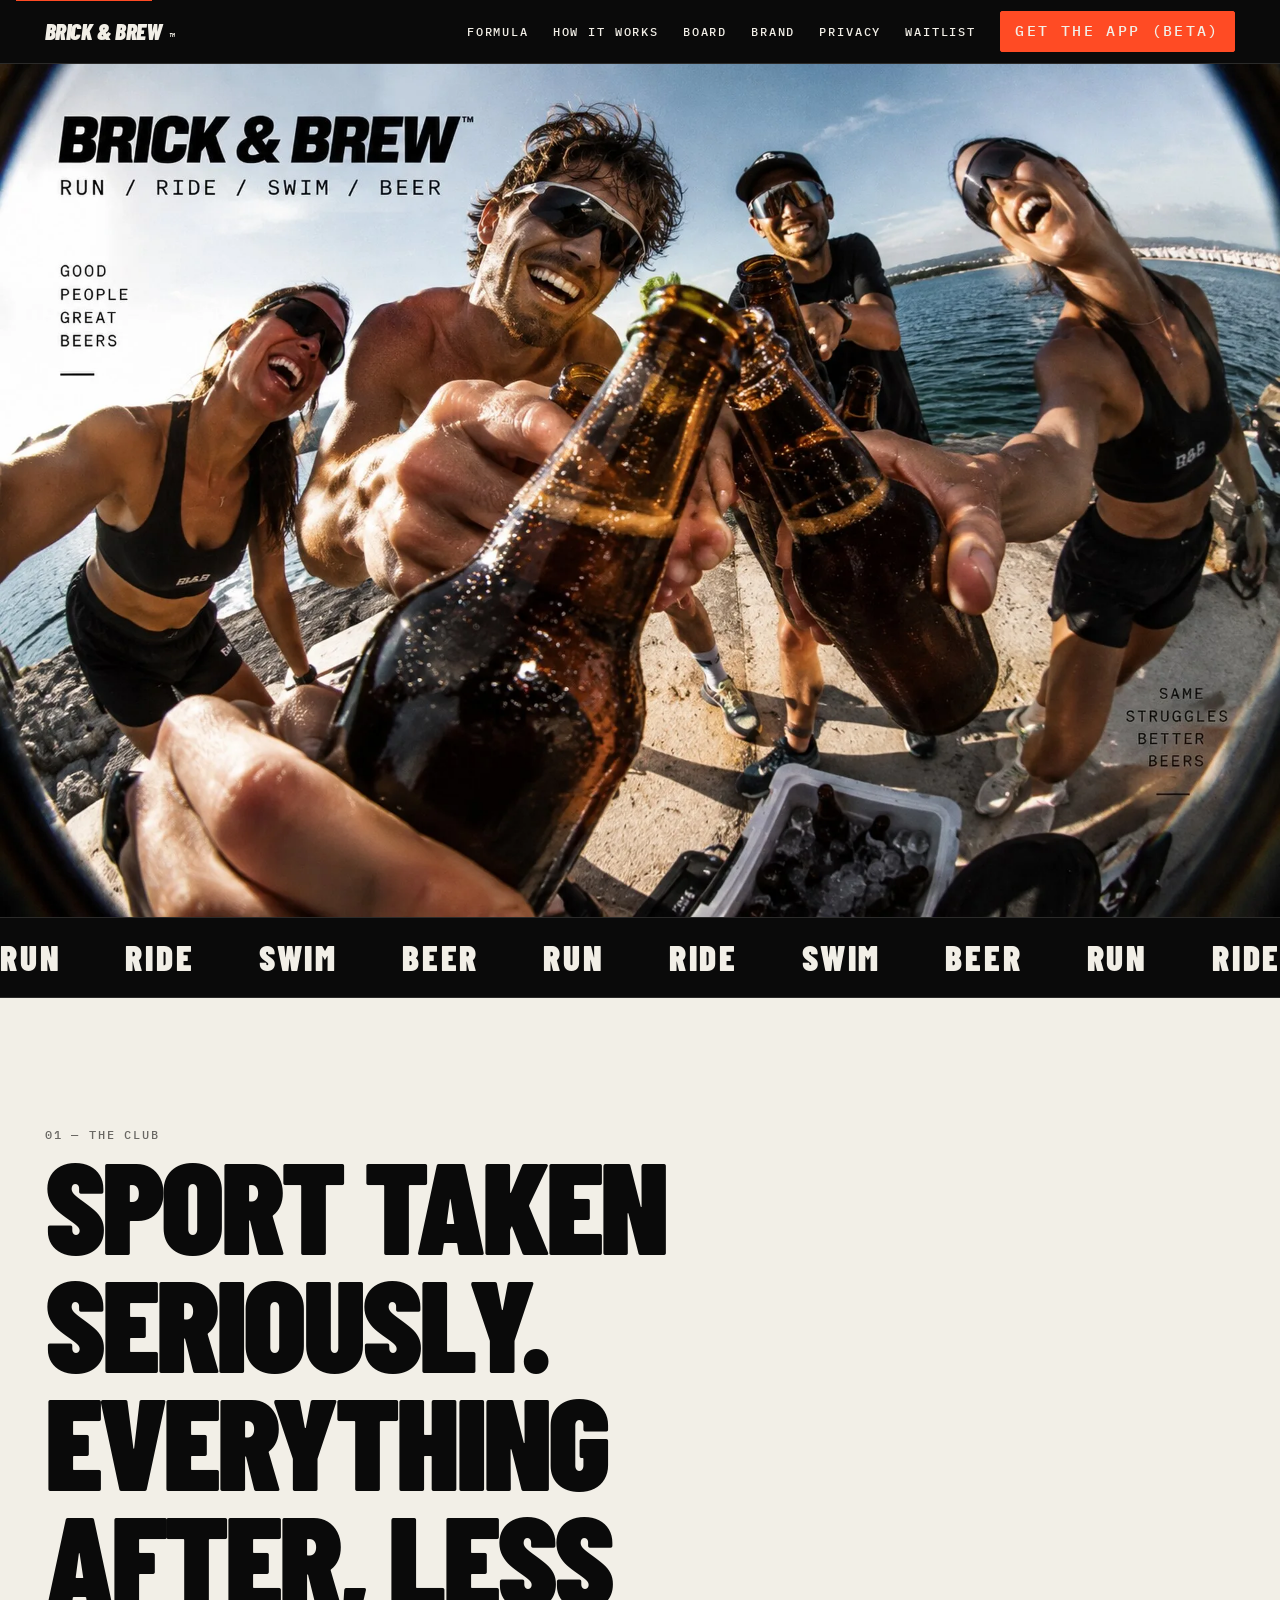
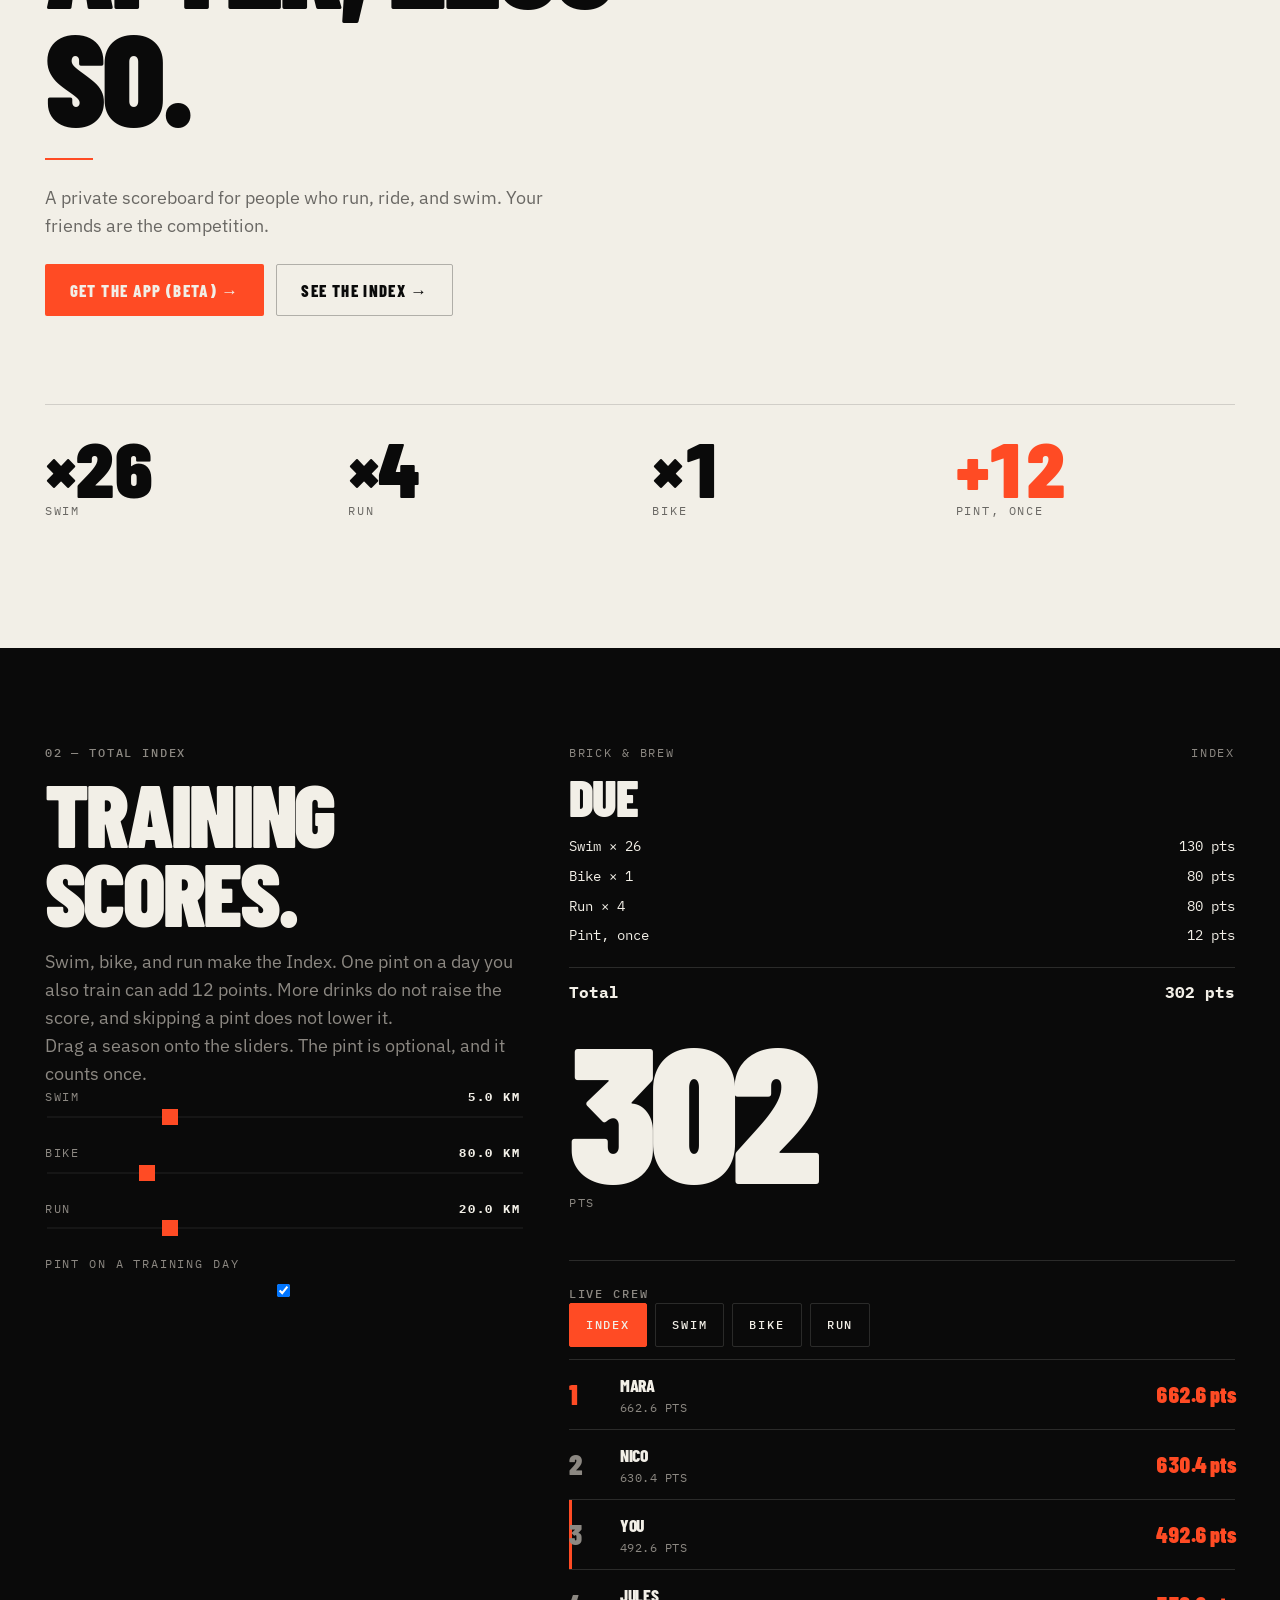
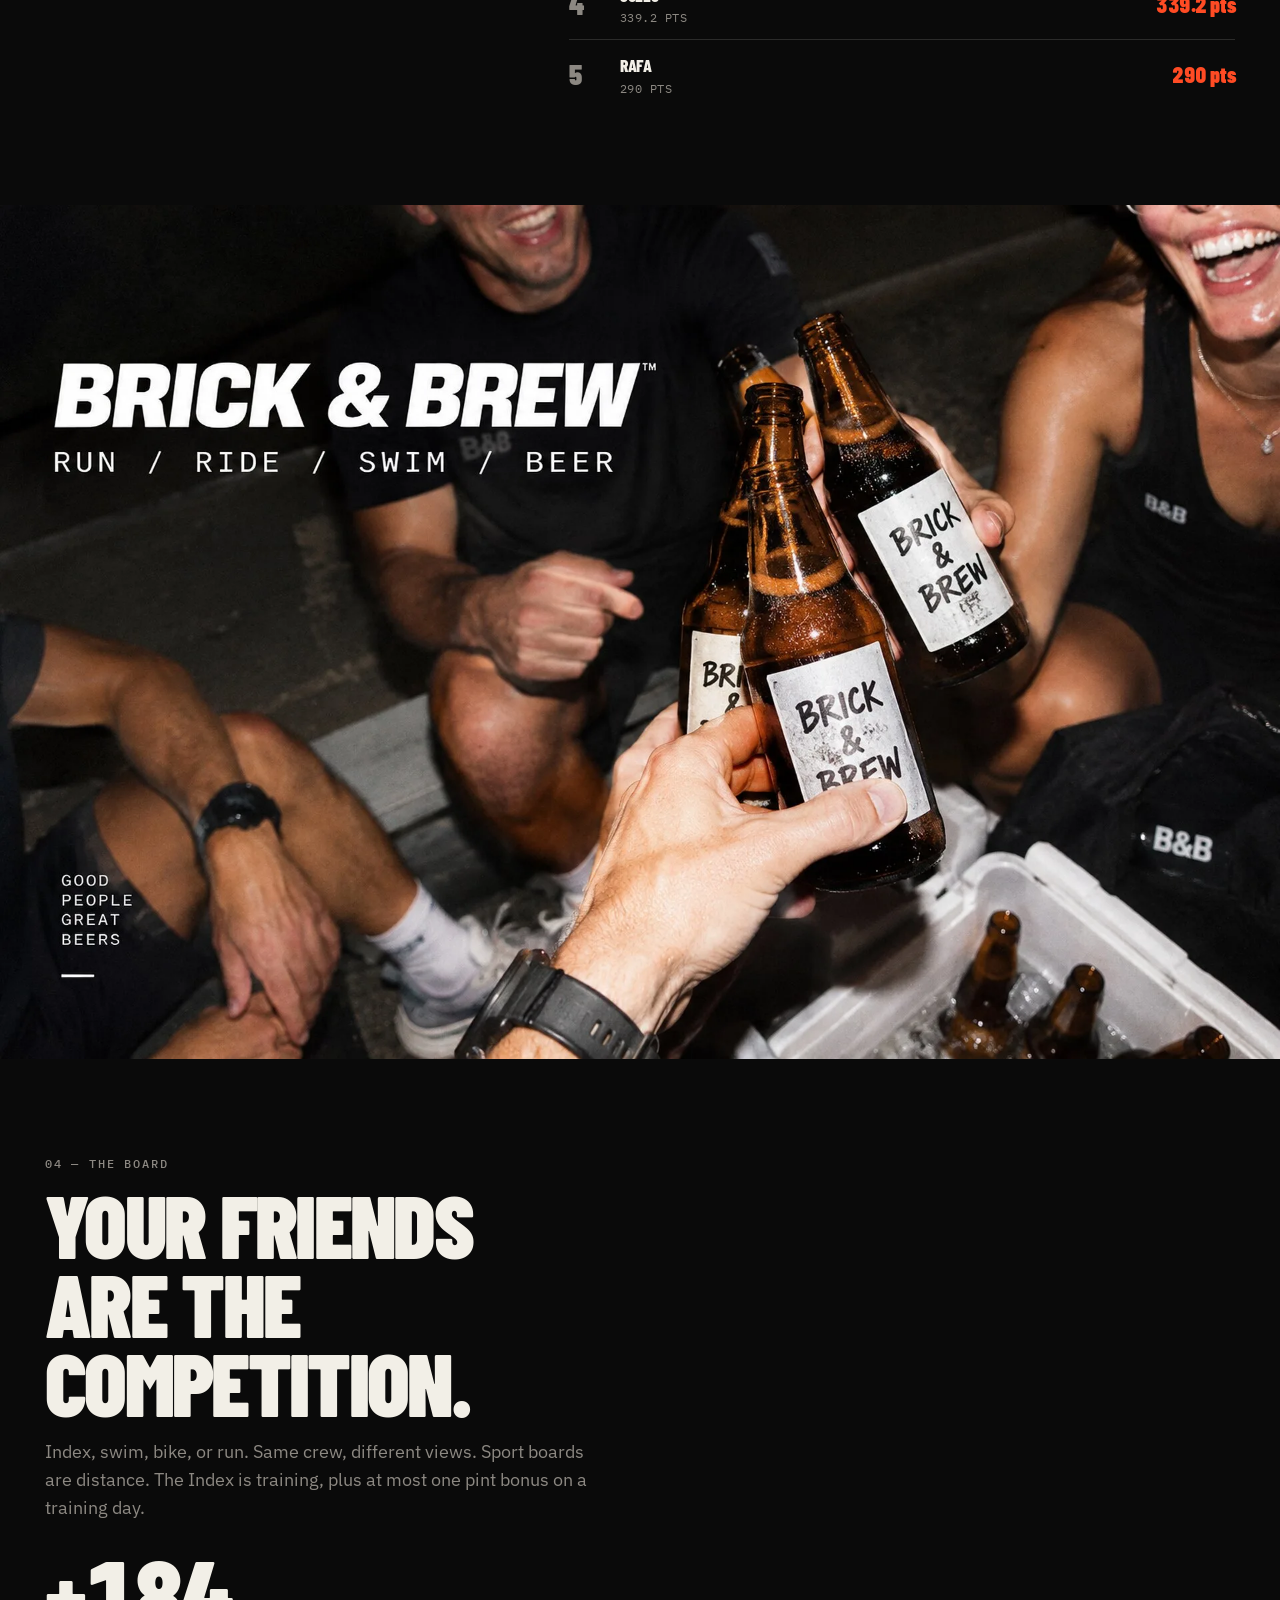
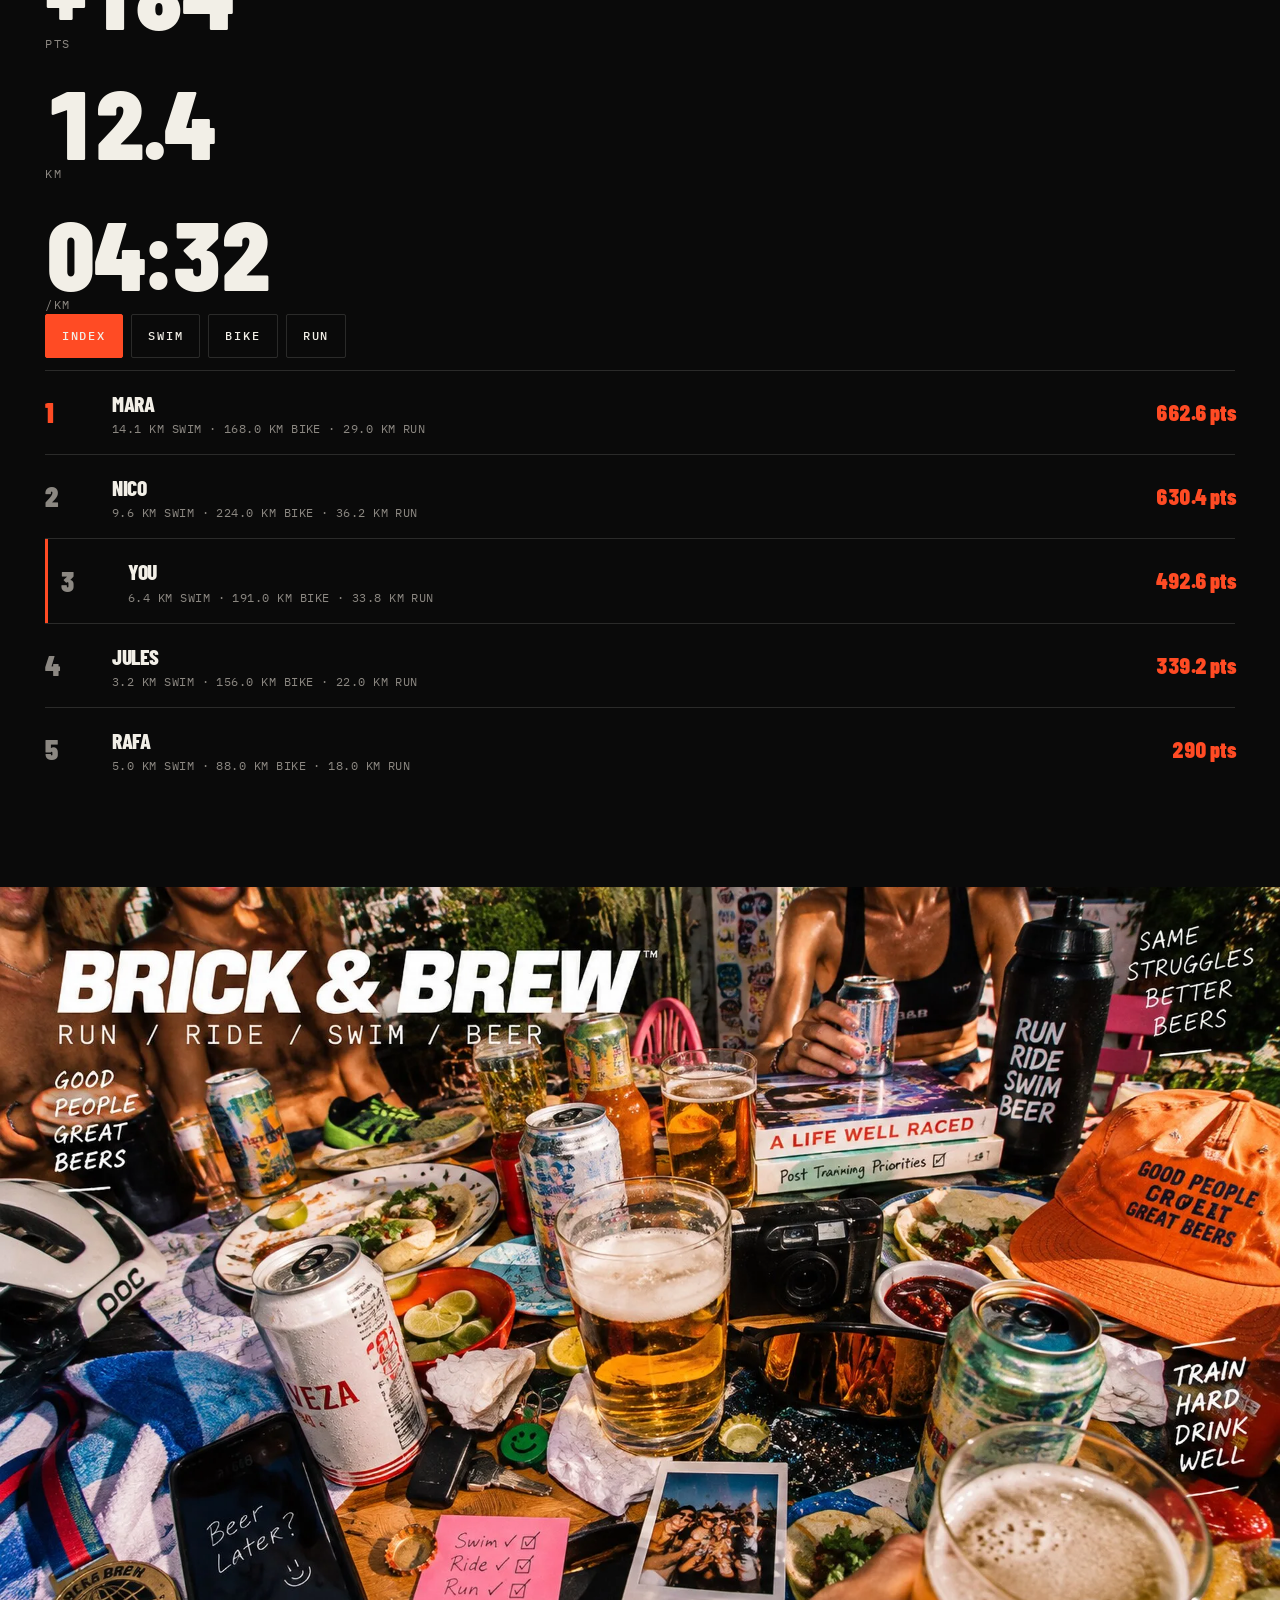
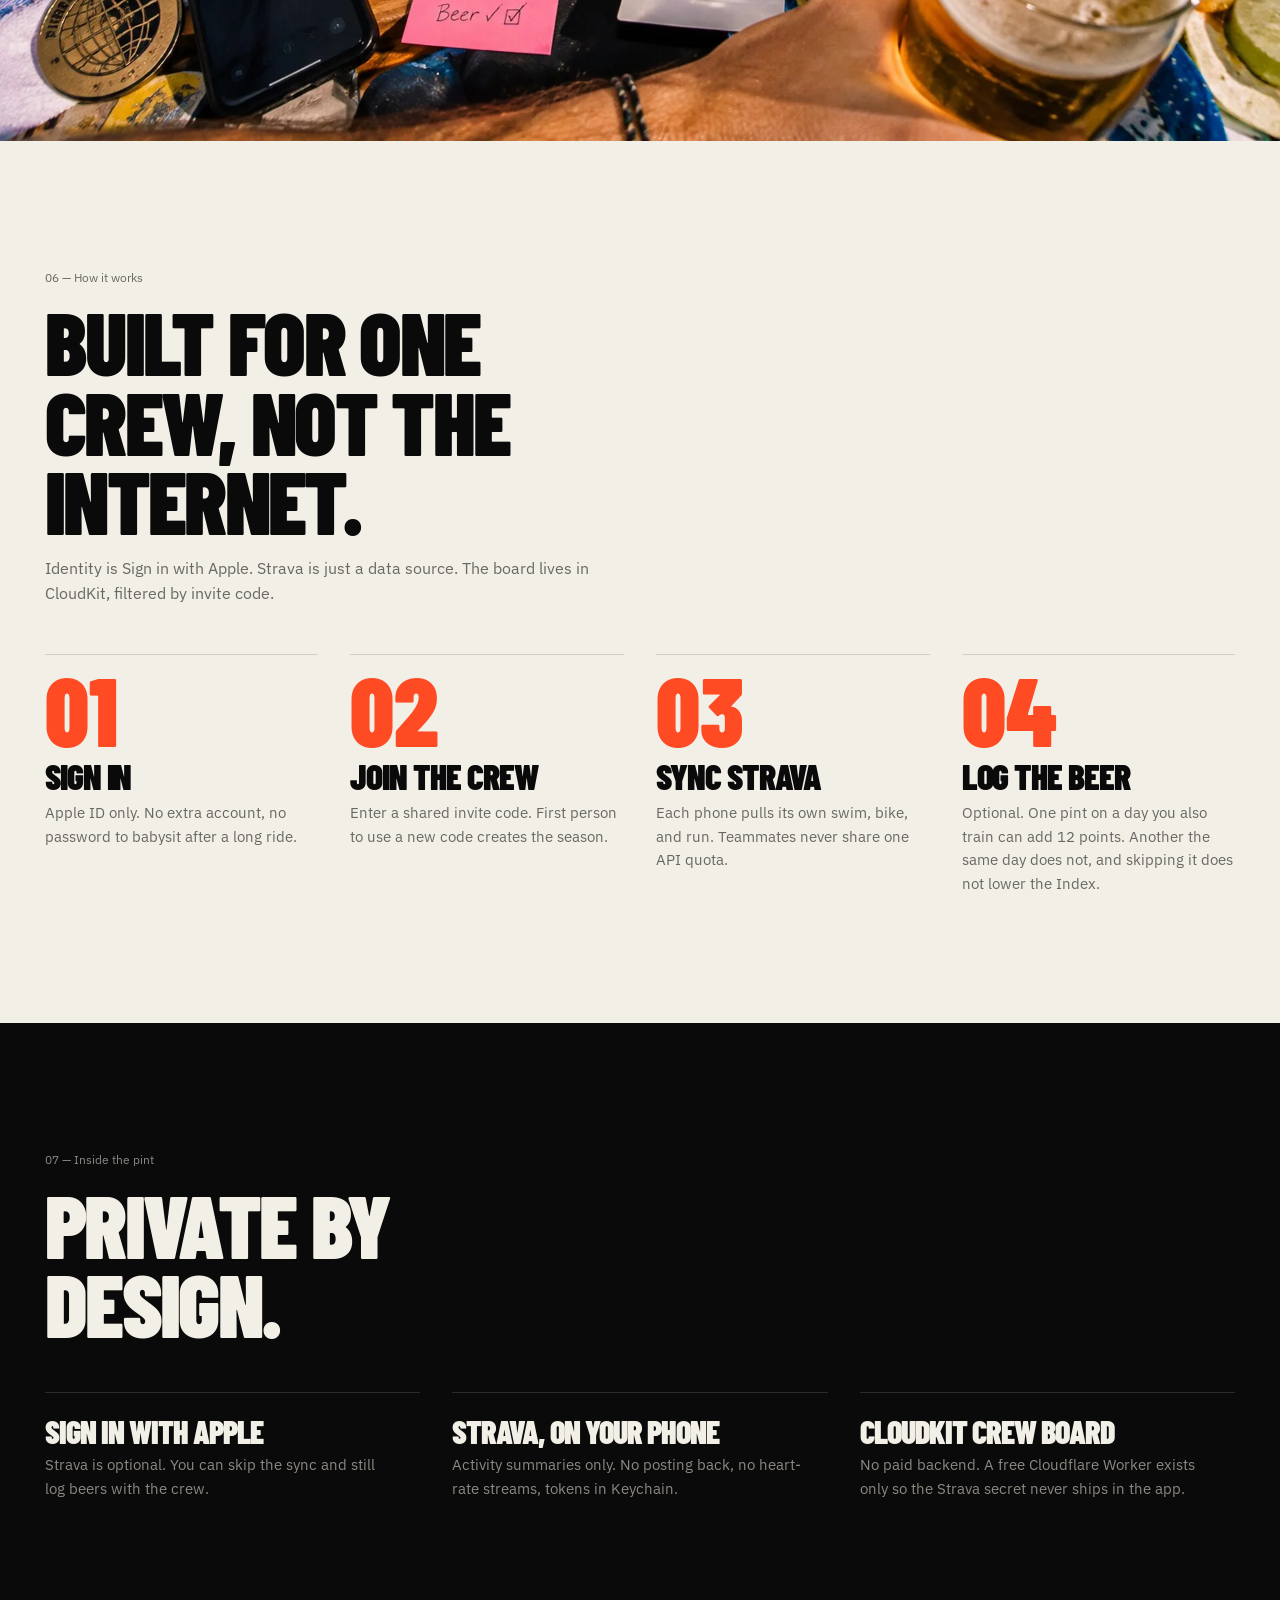
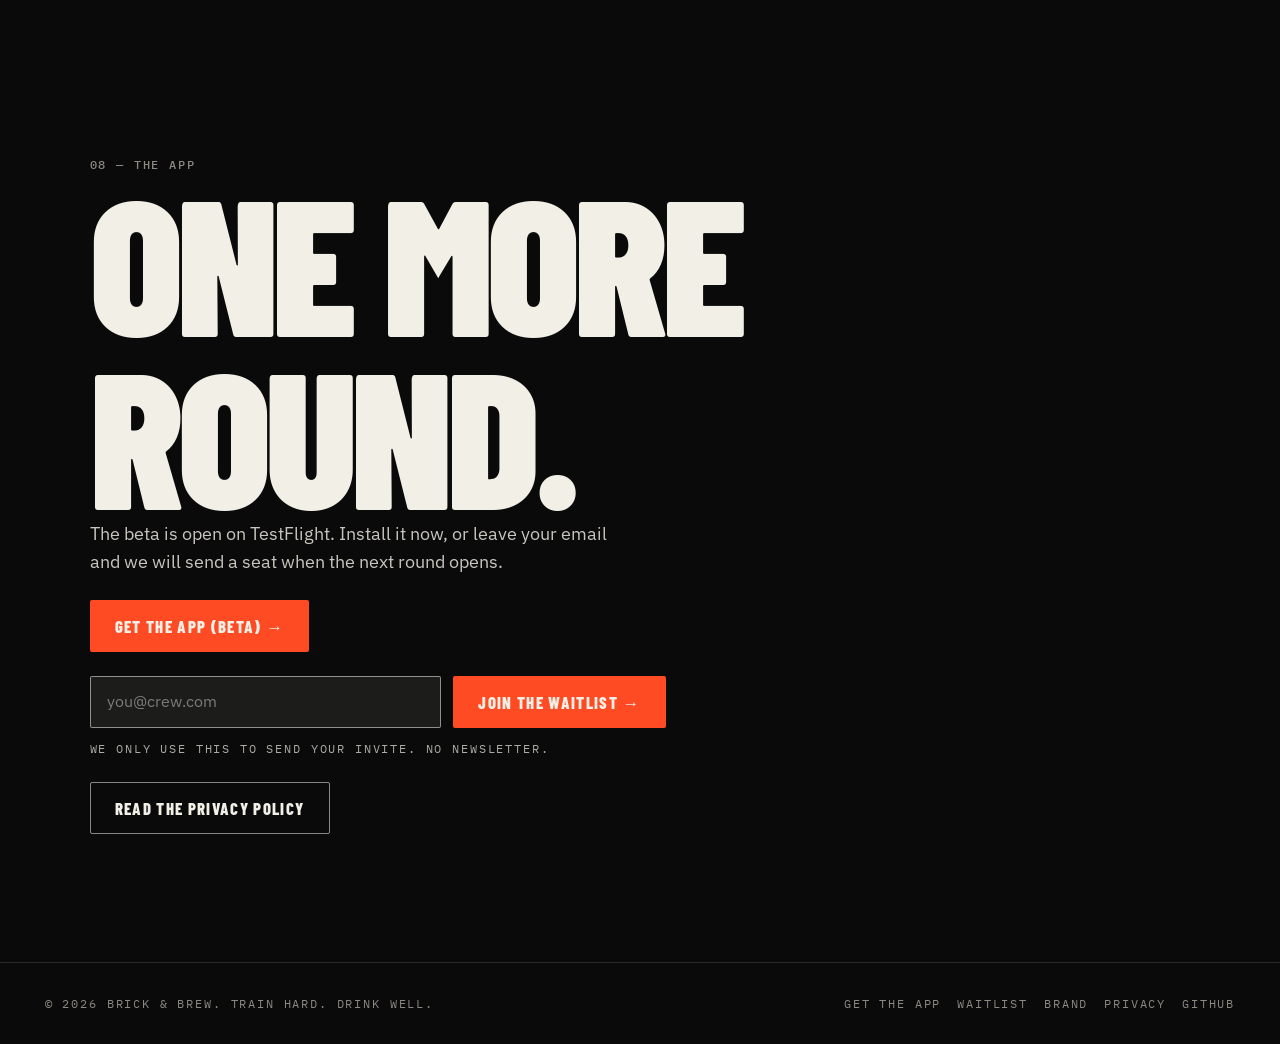
==== commit ee42916a: "Let the homepage stills fill the desktop width. Co-authored-by: Cursor <cursoragent@cursor.com>" ====
--- a/docs/index.html
+++ b/docs/index.html
@@ -20,7 +20,7 @@
   <link rel="preconnect" href="https://fonts.googleapis.com" />
   <link rel="preconnect" href="https://fonts.gstatic.com" crossorigin />
   <link href="https://fonts.googleapis.com/css2?family=Barlow+Condensed:ital,wght@0,600;0,700;0,800;0,900;1,600;1,700;1,800;1,900&family=IBM+Plex+Mono:wght@400;500;600&family=IBM+Plex+Sans:wght@400;500;600;700&display=swap" rel="stylesheet" />
-  <link rel="stylesheet" href="css/site.css" />
+  <link rel="stylesheet" href="css/site.css?v=4" />
   <noscript><style>[data-reveal]{opacity:1;transform:none;clip-path:none}</style></noscript>
 </head>
 <body>
--- a/docs/css/site.css
+++ b/docs/css/site.css
@@ -1,3 +1,3 @@
-@import url("tokens.css");
-@import url("components.css");
-@import url("pages.css");
+@import url("tokens.css?v=4");
+@import url("components.css?v=4");
+@import url("pages.css?v=4");
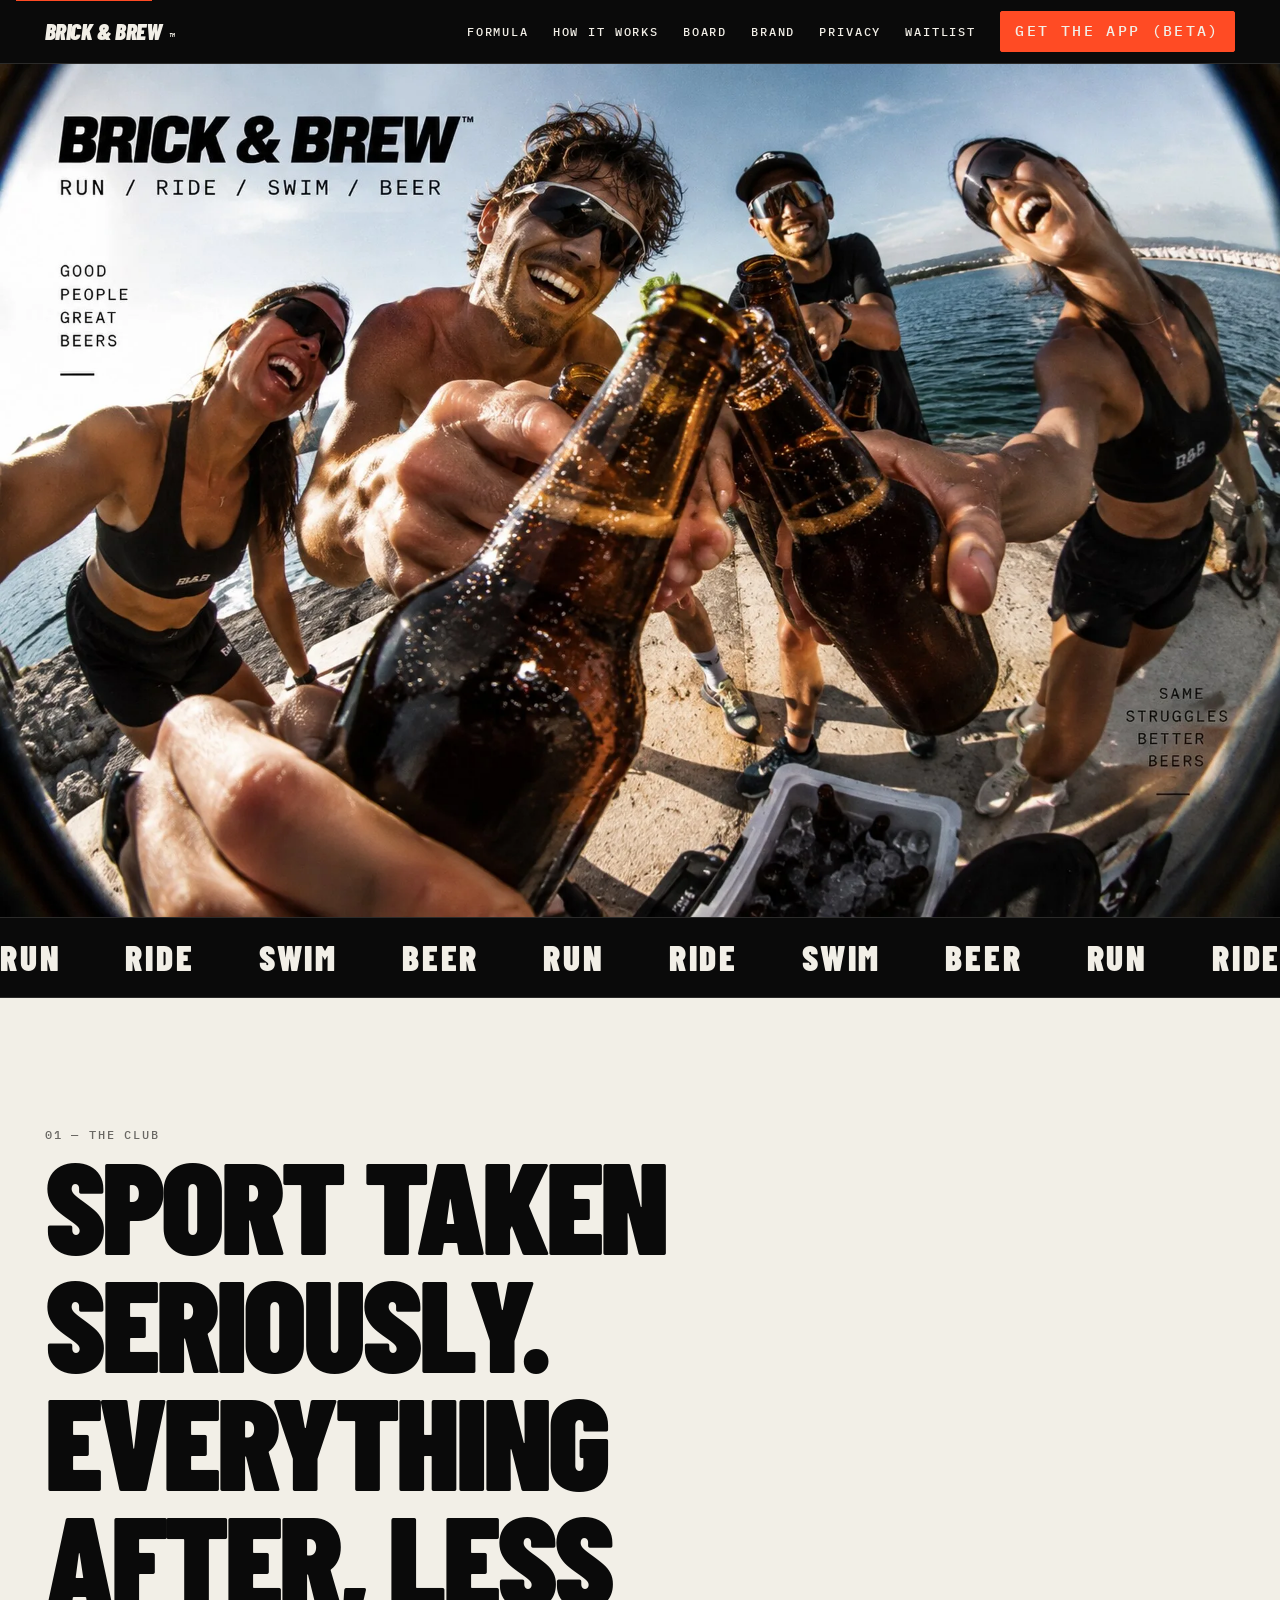
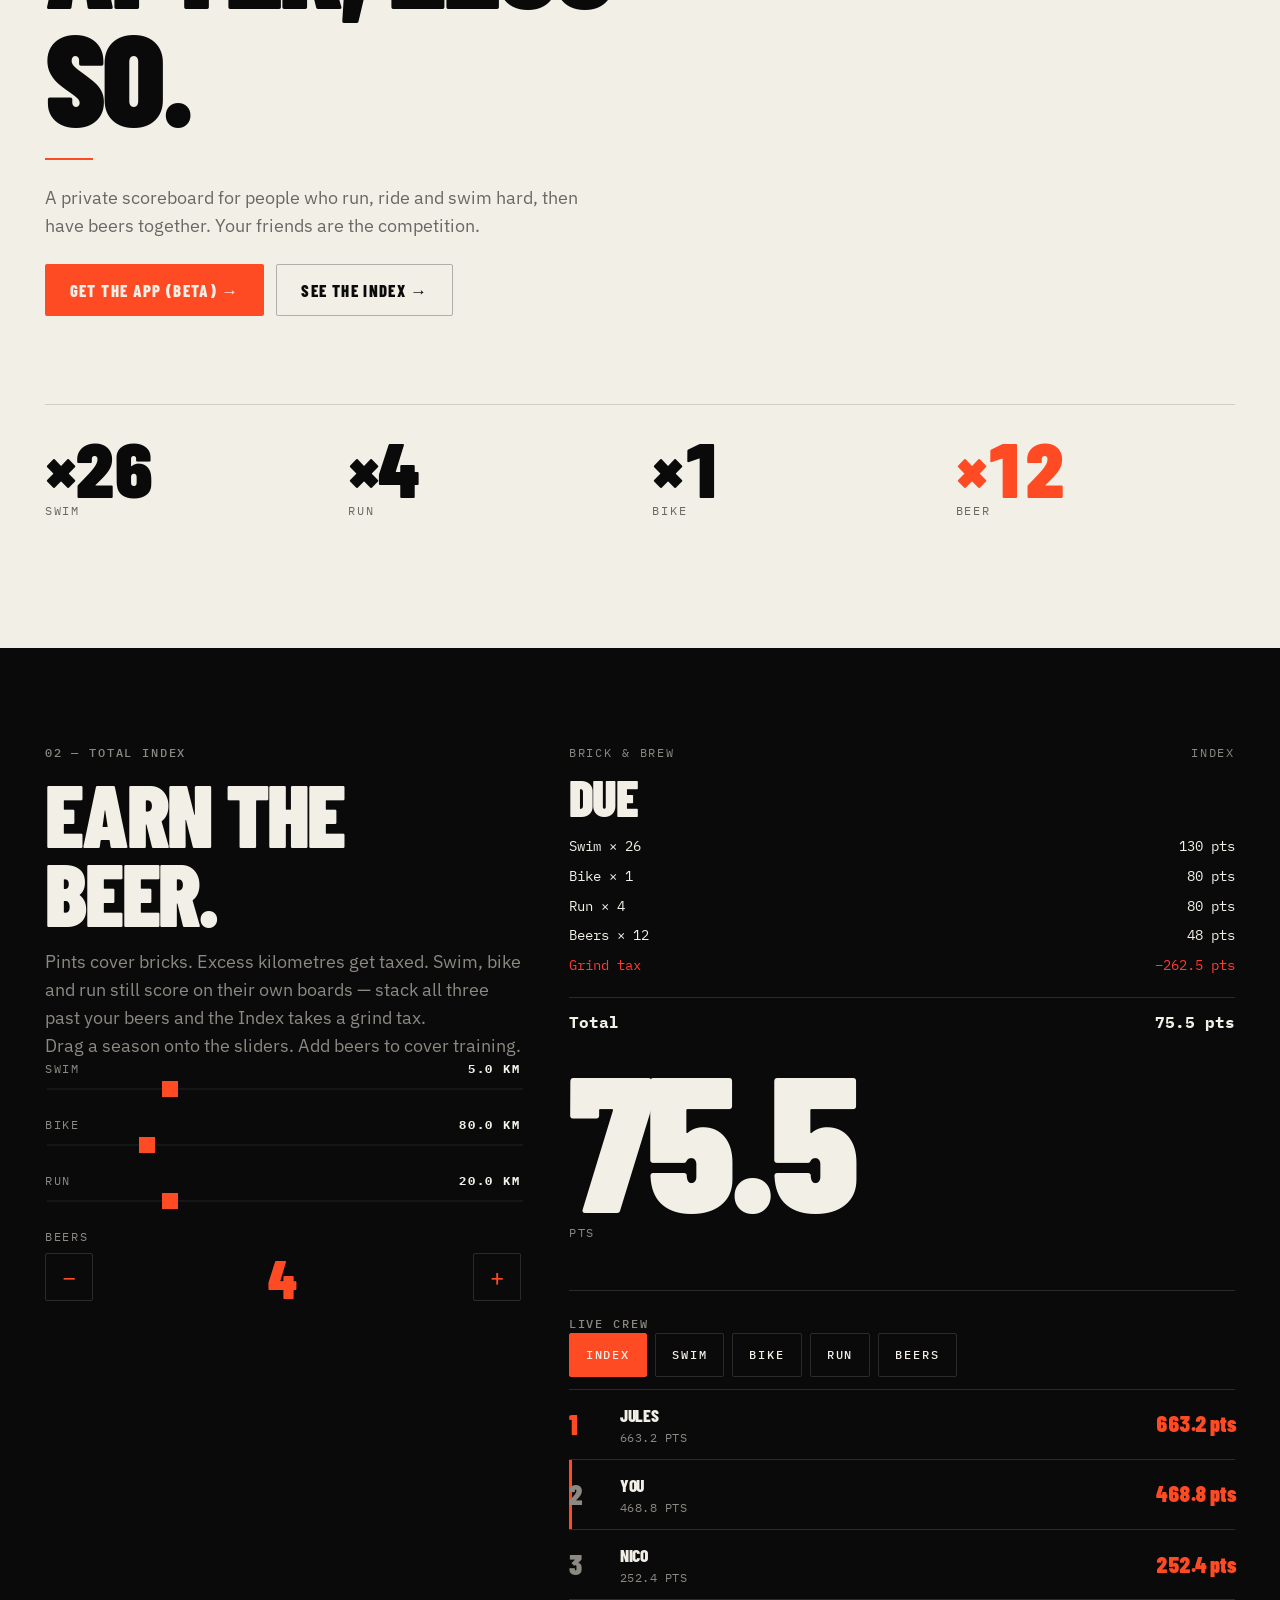
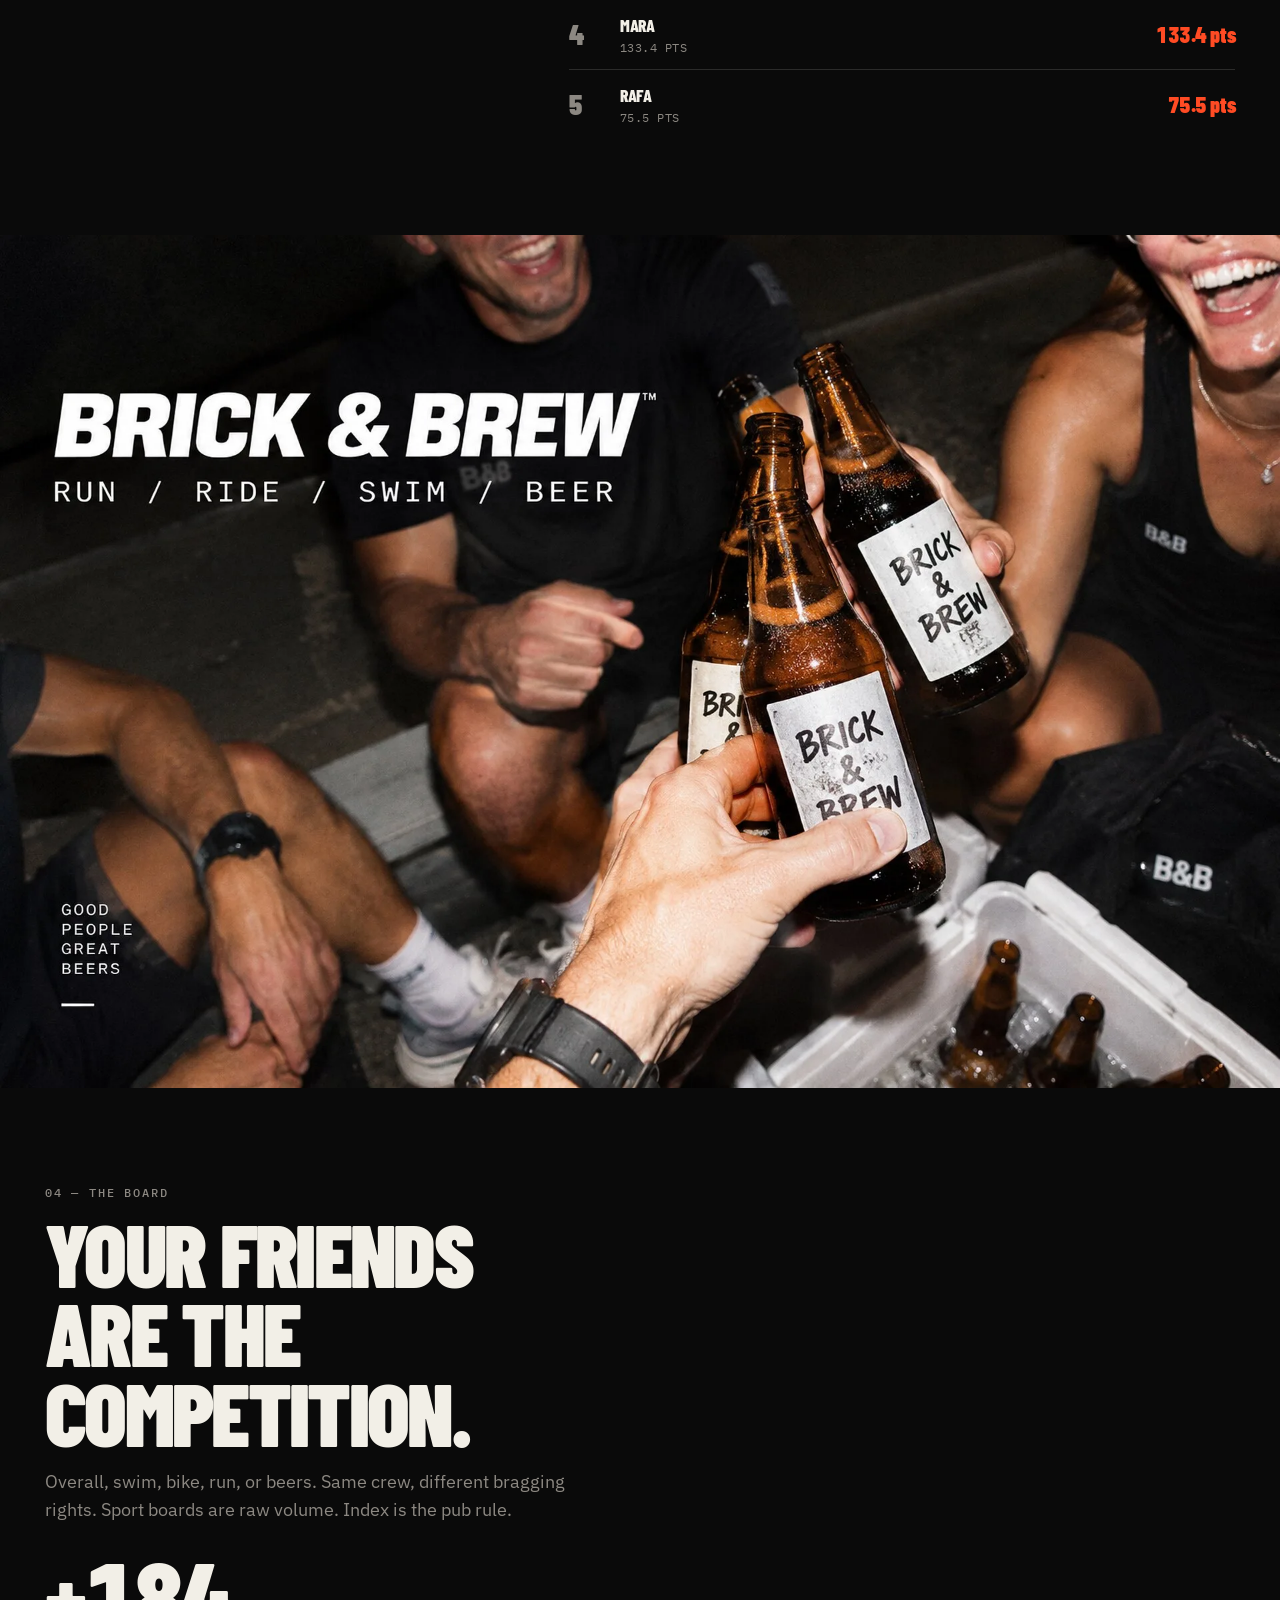
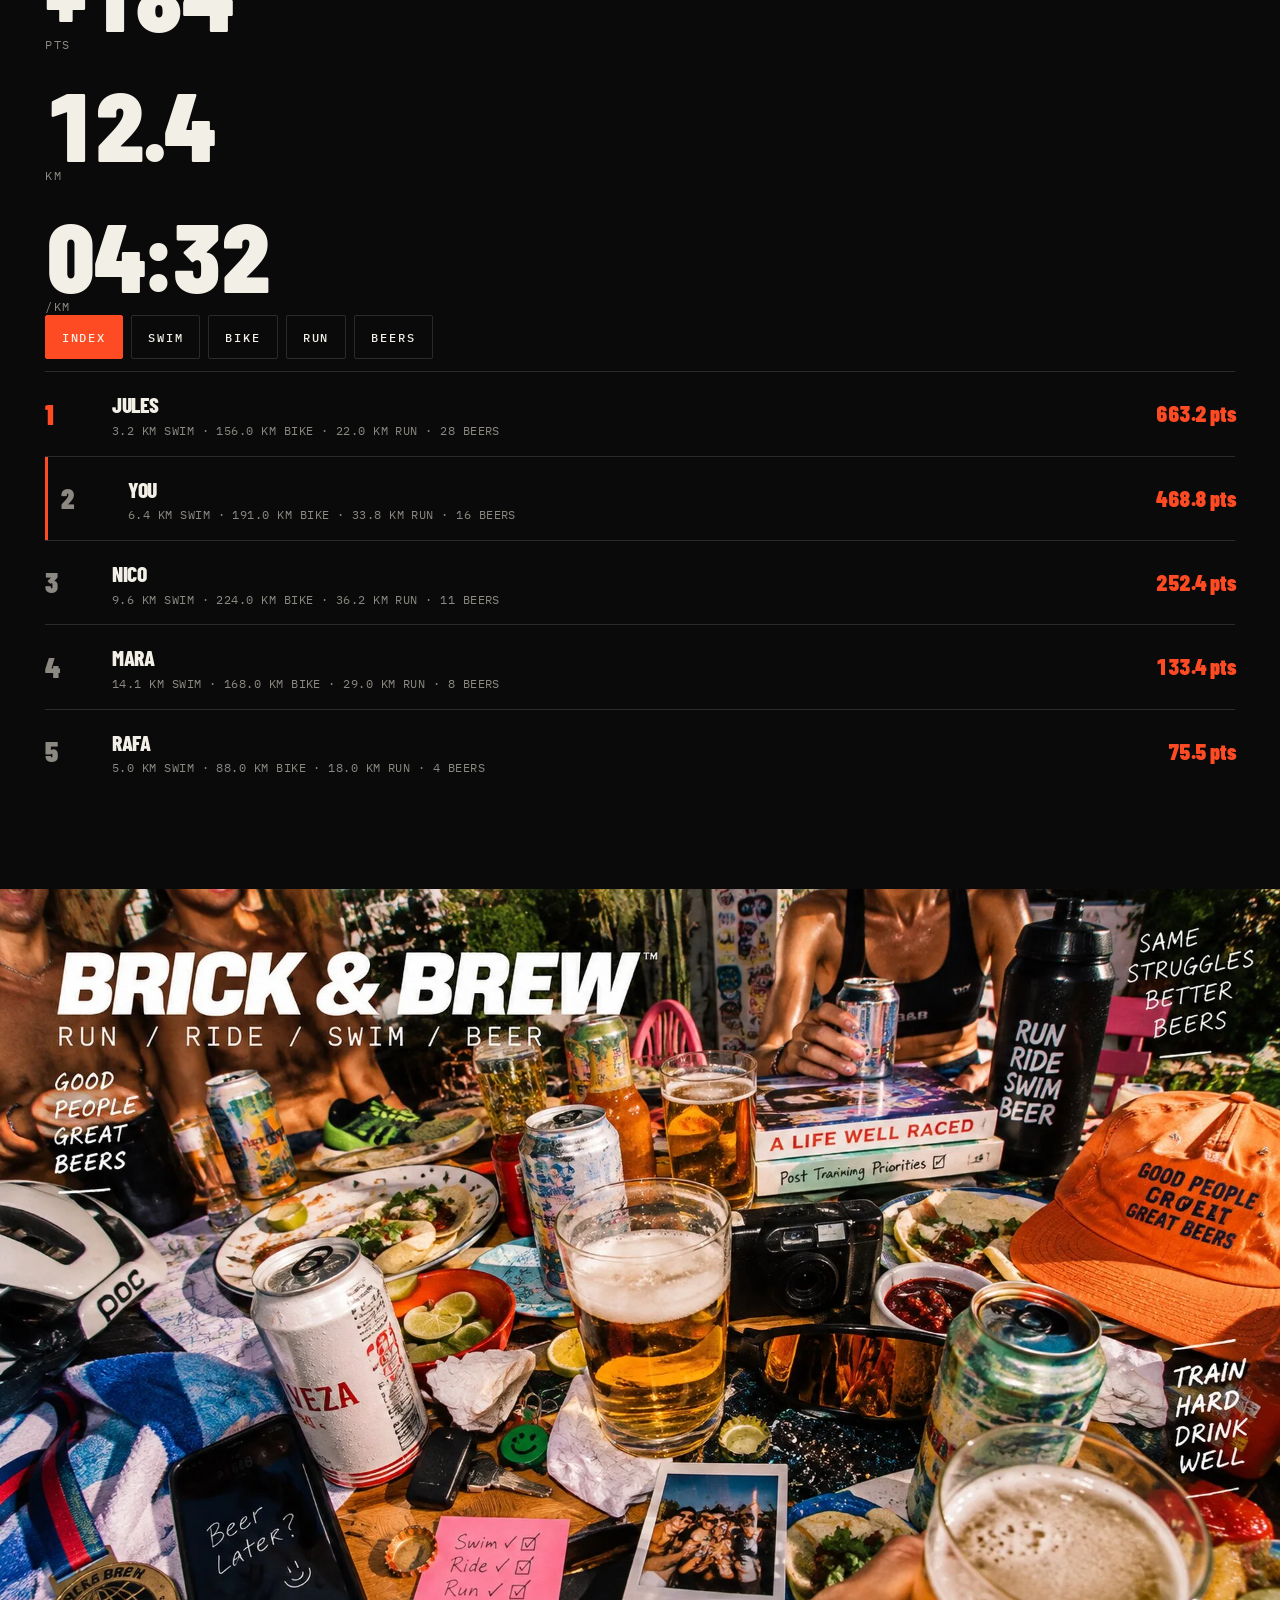
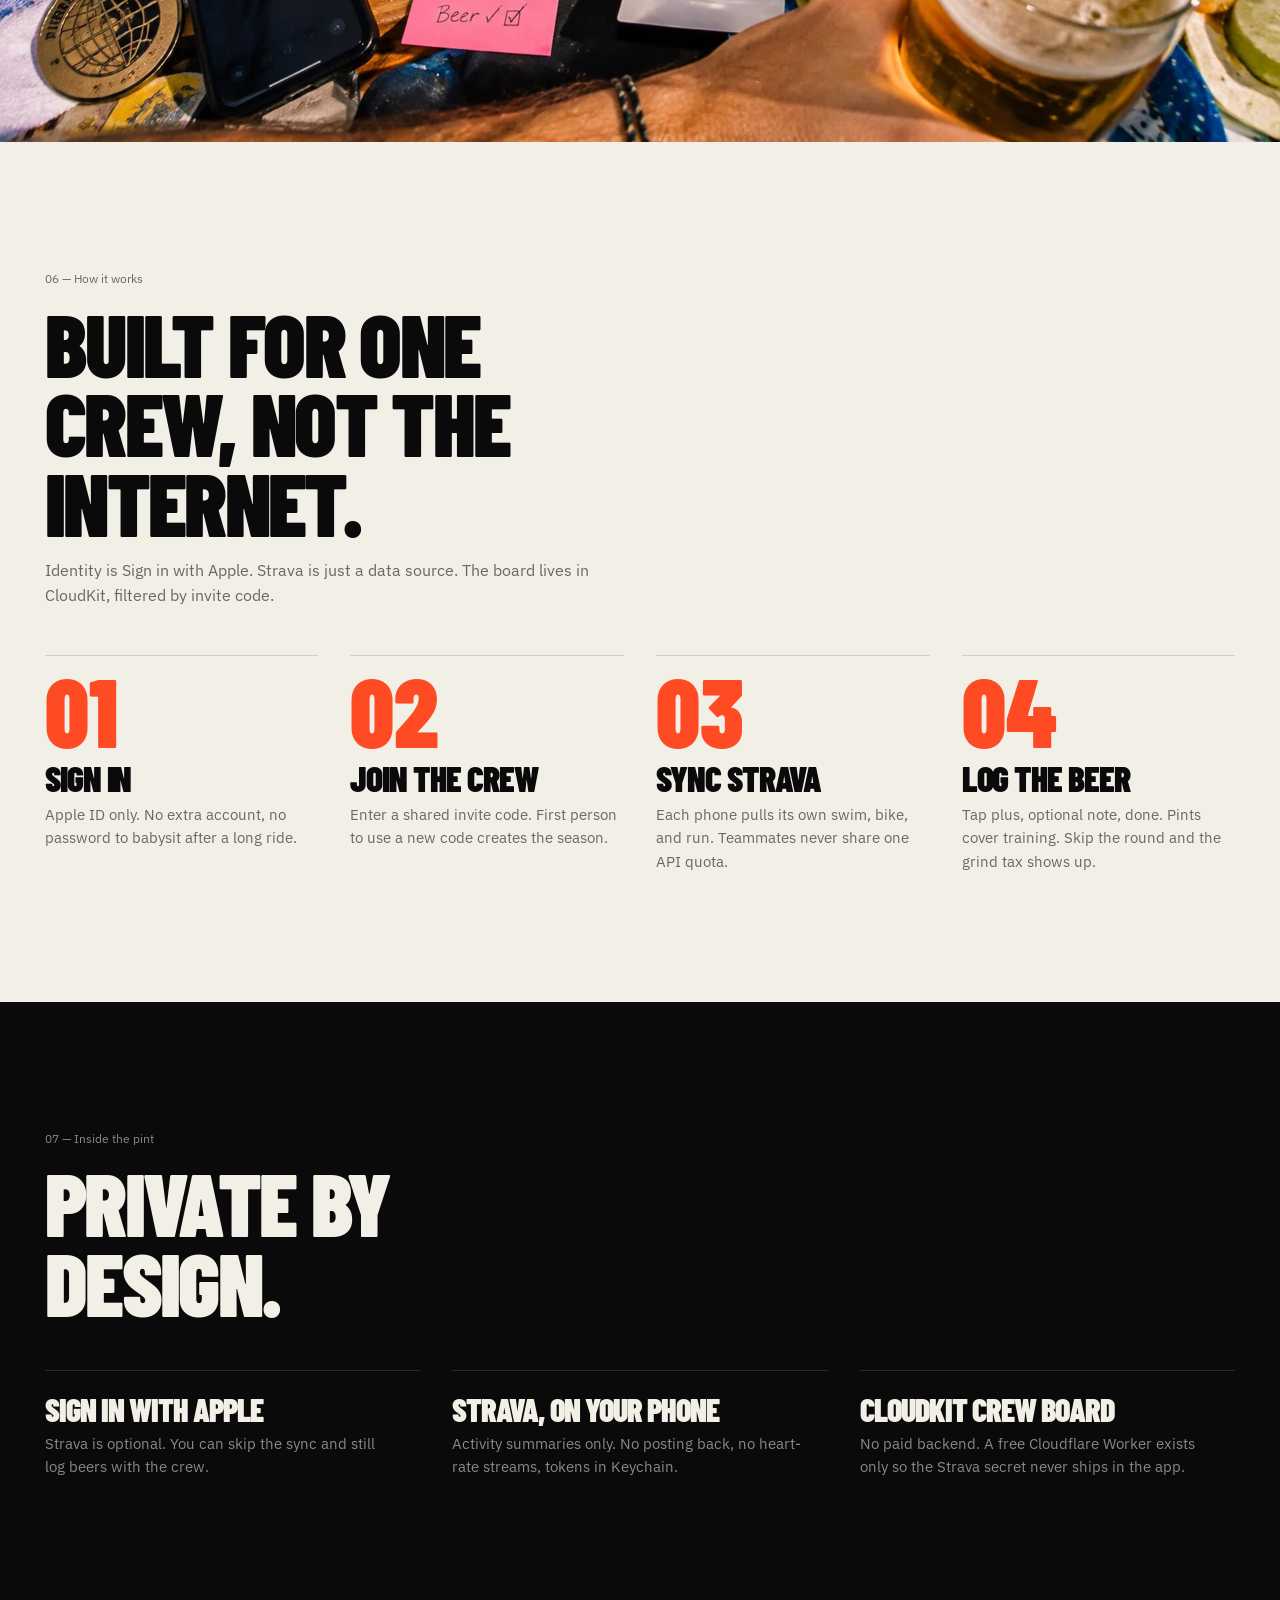
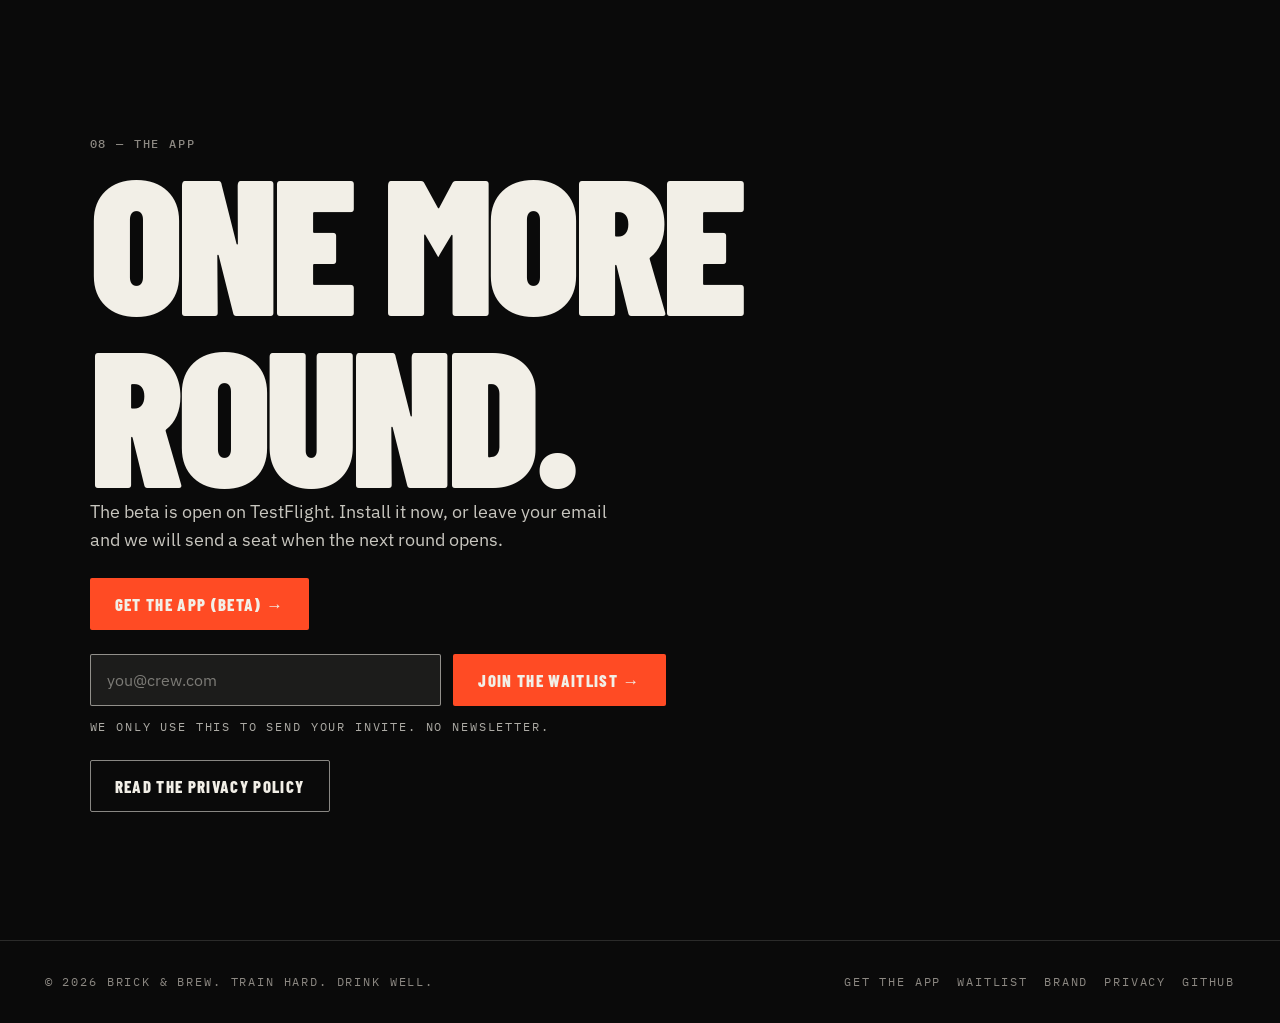
==== commit dda79047: "Remove drink streaks and the 7pm reminder while keeping nearby pint. The review film shows the real " ====
--- a/docs/index.html
+++ b/docs/index.html
@@ -4,7 +4,7 @@
   <meta charset="utf-8" />
   <meta name="viewport" content="width=device-width, initial-scale=1" />
   <title>Brick &amp; Brew — Train hard. Drink well.</title>
-  <meta name="description" content="A private endurance crew. Sync swim, bike, and run from Strava and rank training on one Index. An optional pint can add points once on a training day." />
+  <meta name="description" content="A social endurance club. Sync swim, bike, and run from Strava, log beers, and rank the crew on one Total Index." />
   <link rel="canonical" href="https://torresmanu.github.io/BrickAndBrew/" />
   <meta name="theme-color" content="#0A0A0A" />
   <meta property="og:type" content="website" />
@@ -80,7 +80,7 @@
           <p class="kicker">01 — The club</p>
           <h1 class="premise-title">Sport taken seriously. Everything after, less so.</h1>
           <hr class="premise-rule" />
-          <p class="lede">A private scoreboard for people who run, ride, and swim. Your friends are the competition.</p>
+          <p class="lede">A private scoreboard for people who run, ride and swim hard, then have beers together. Your friends are the competition.</p>
           <div class="cta-actions">
             <a class="btn btn-primary" href="https://testflight.apple.com/join/XtTchxYr" target="_blank" rel="noopener noreferrer">Get the app (beta) →</a>
             <a class="btn btn-ghost" href="#formula">See the index →</a>
@@ -90,7 +90,7 @@
           <div class="stat"><span class="stat-value">×26</span><span class="stat-label">Swim</span></div>
           <div class="stat"><span class="stat-value">×4</span><span class="stat-label">Run</span></div>
           <div class="stat"><span class="stat-value">×1</span><span class="stat-label">Bike</span></div>
-          <div class="stat" data-sport="beer"><span class="stat-value">+12</span><span class="stat-label">Pint, once</span></div>
+          <div class="stat" data-sport="beer"><span class="stat-value">×12</span><span class="stat-label">Beer</span></div>
         </div>
       </div>
     </section>
@@ -99,10 +99,10 @@
       <div class="wrap formula-grid">
         <div class="formula-copy" data-reveal>
           <p class="kicker">02 — Total Index</p>
-          <h2>Training scores.</h2>
-          <p class="lede">Swim, bike, and run make the Index. One pint on a day you also train can add 12 points. More drinks do not raise the score, and skipping a pint does not lower it.</p>
+          <h2>Earn the beer.</h2>
+          <p class="lede">Pints cover bricks. Excess kilometres get taxed. Swim, bike and run still score on their own boards — stack all three past your beers and the Index takes a grind tax.</p>
           <form aria-describedby="formula-copy">
-            <p id="formula-copy" class="lede">Drag a season onto the sliders. The pint is optional, and it counts once.</p>
+            <p id="formula-copy" class="lede">Drag a season onto the sliders. Add beers to cover training.</p>
             <div class="calc-row">
               <label for="swim-km">Swim <strong id="swim-km-value">5.0 km</strong></label>
               <input class="calc-range" id="swim-km" type="range" min="0" max="20" step="0.1" value="5" />
@@ -116,8 +116,12 @@
               <input class="calc-range" id="run-km" type="range" min="0" max="80" step="0.1" value="20" />
             </div>
             <div class="calc-row">
-              <label for="scored-pint">Pint on a training day</label>
-              <input id="scored-pint" type="checkbox" checked />
+              <span>Beers</span>
+              <div class="stepper" id="beer-stepper" tabindex="0" role="group" aria-label="Beer count">
+                <button type="button" id="beer-minus" aria-label="Fewer beers">−</button>
+                <span class="beer-count" id="beer-count-value">4</span>
+                <button type="button" id="beer-plus" aria-label="More beers">+</button>
+              </div>
             </div>
           </form>
         </div>
@@ -128,10 +132,11 @@
             <div><dt>Swim × 26</dt><dd id="receipt-swim">130 pts</dd></div>
             <div><dt>Bike × 1</dt><dd id="receipt-ride">80 pts</dd></div>
             <div><dt>Run × 4</dt><dd id="receipt-run">80 pts</dd></div>
-            <div><dt>Pint, once</dt><dd id="receipt-beer">12 pts</dd></div>
-            <div class="total"><dt>Total</dt><dd id="receipt-total">302 pts</dd></div>
+            <div><dt>Beers × 12</dt><dd id="receipt-beer">48 pts</dd></div>
+            <div class="tax is-active"><dt>Grind tax</dt><dd id="receipt-tax">−262.5 pts</dd></div>
+            <div class="total"><dt>Total</dt><dd id="receipt-total">75.5 pts</dd></div>
           </dl>
-          <p class="index-blowup" id="index-hero">302</p>
+          <p class="index-blowup" id="index-hero">75.5</p>
           <span class="index-unit">PTS</span>
           <div class="live-board">
             <p class="kicker">Live crew</p>
@@ -140,6 +145,7 @@
               <button class="chip" type="button" data-board="swim" aria-pressed="false">Swim</button>
               <button class="chip" type="button" data-board="ride" aria-pressed="false">Bike</button>
               <button class="chip" type="button" data-board="run" aria-pressed="false">Run</button>
+              <button class="chip" type="button" data-board="beers" aria-pressed="false">Beers</button>
             </div>
             <div class="rank-list" id="hero-board">
               <div class="state-block" role="status" aria-live="polite">
@@ -173,7 +179,7 @@
         <div data-reveal>
           <p class="kicker">04 — The board</p>
           <h2>Your friends are the competition.</h2>
-          <p class="lede">Index, swim, bike, or run. Same crew, different views. Sport boards are distance. The Index is training, plus at most one pint bonus on a training day.</p>
+          <p class="lede">Overall, swim, bike, run, or beers. Same crew, different bragging rights. Sport boards are raw volume. Index is the pub rule.</p>
           <div class="board-meta">
             <div class="stat"><span class="stat-value">+184</span><span class="stat-label">PTS</span></div>
             <div class="stat"><span class="stat-value">12.4</span><span class="stat-label">KM</span></div>
@@ -186,6 +192,7 @@
             <button class="chip" type="button" data-board="swim" aria-pressed="false">Swim</button>
             <button class="chip" type="button" data-board="ride" aria-pressed="false">Bike</button>
             <button class="chip" type="button" data-board="run" aria-pressed="false">Run</button>
+            <button class="chip" type="button" data-board="beers" aria-pressed="false">Beers</button>
           </div>
           <div class="rank-list" id="crew-board">
             <div class="state-block" role="status" aria-live="polite">
@@ -239,7 +246,7 @@
           <article class="step" data-reveal>
             <span class="step-num">04</span>
             <h3>Log the beer</h3>
-            <p>Optional. One pint on a day you also train can add 12 points. Another the same day does not, and skipping it does not lower the Index.</p>
+            <p>Tap plus, optional note, done. Pints cover training. Skip the round and the grind tax shows up.</p>
           </article>
         </div>
       </div>
